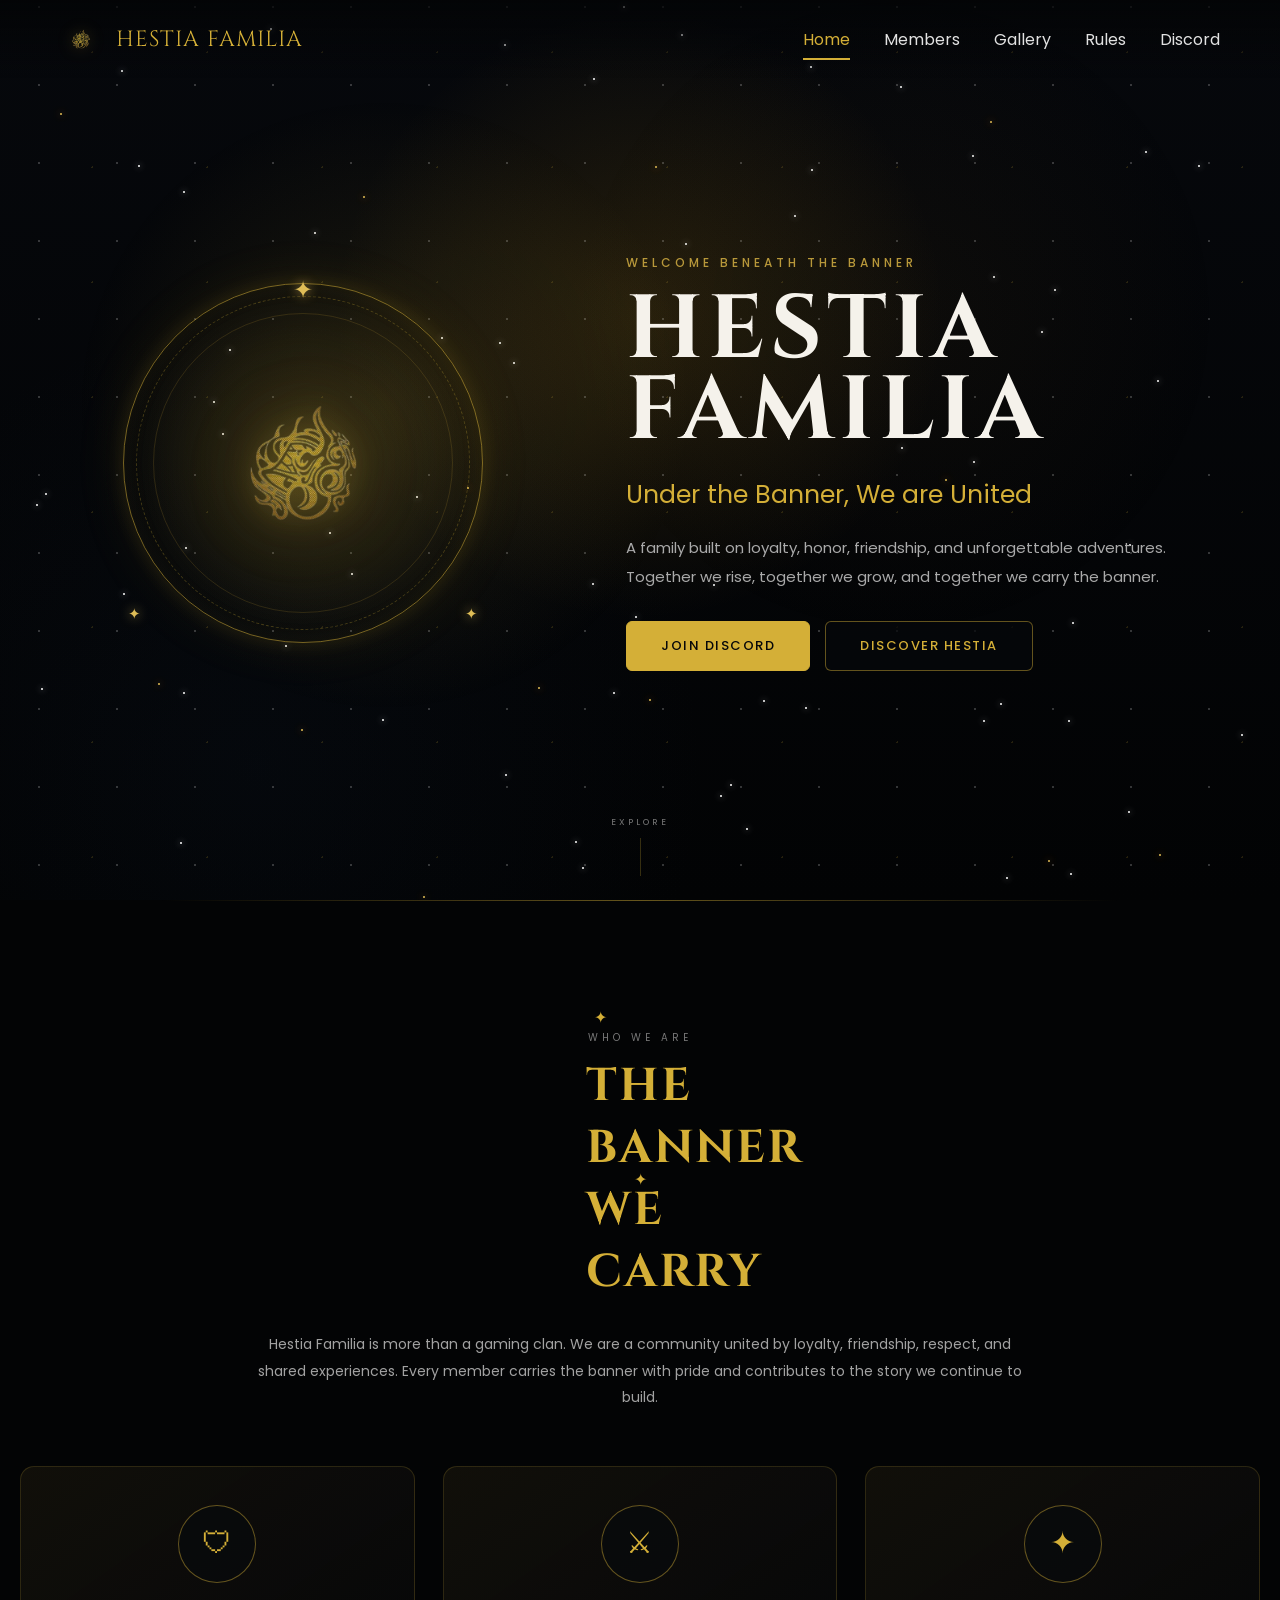
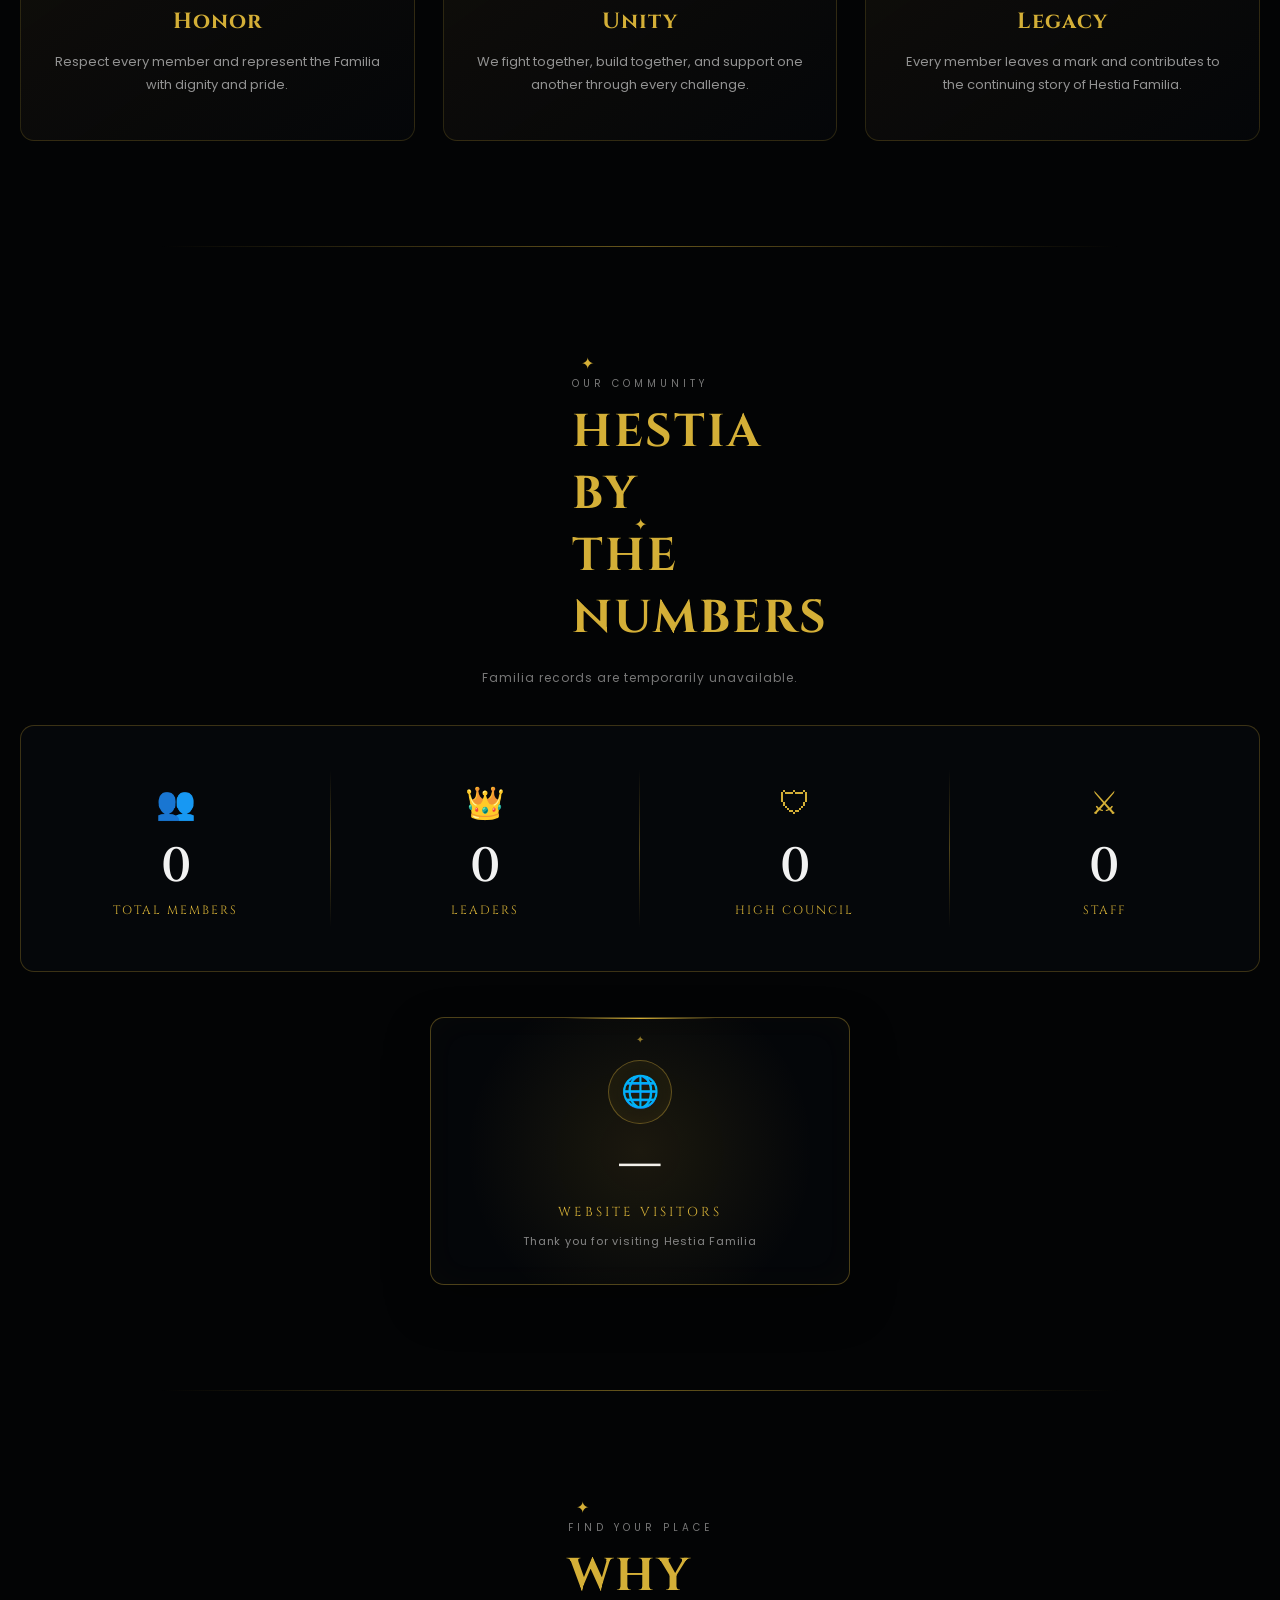
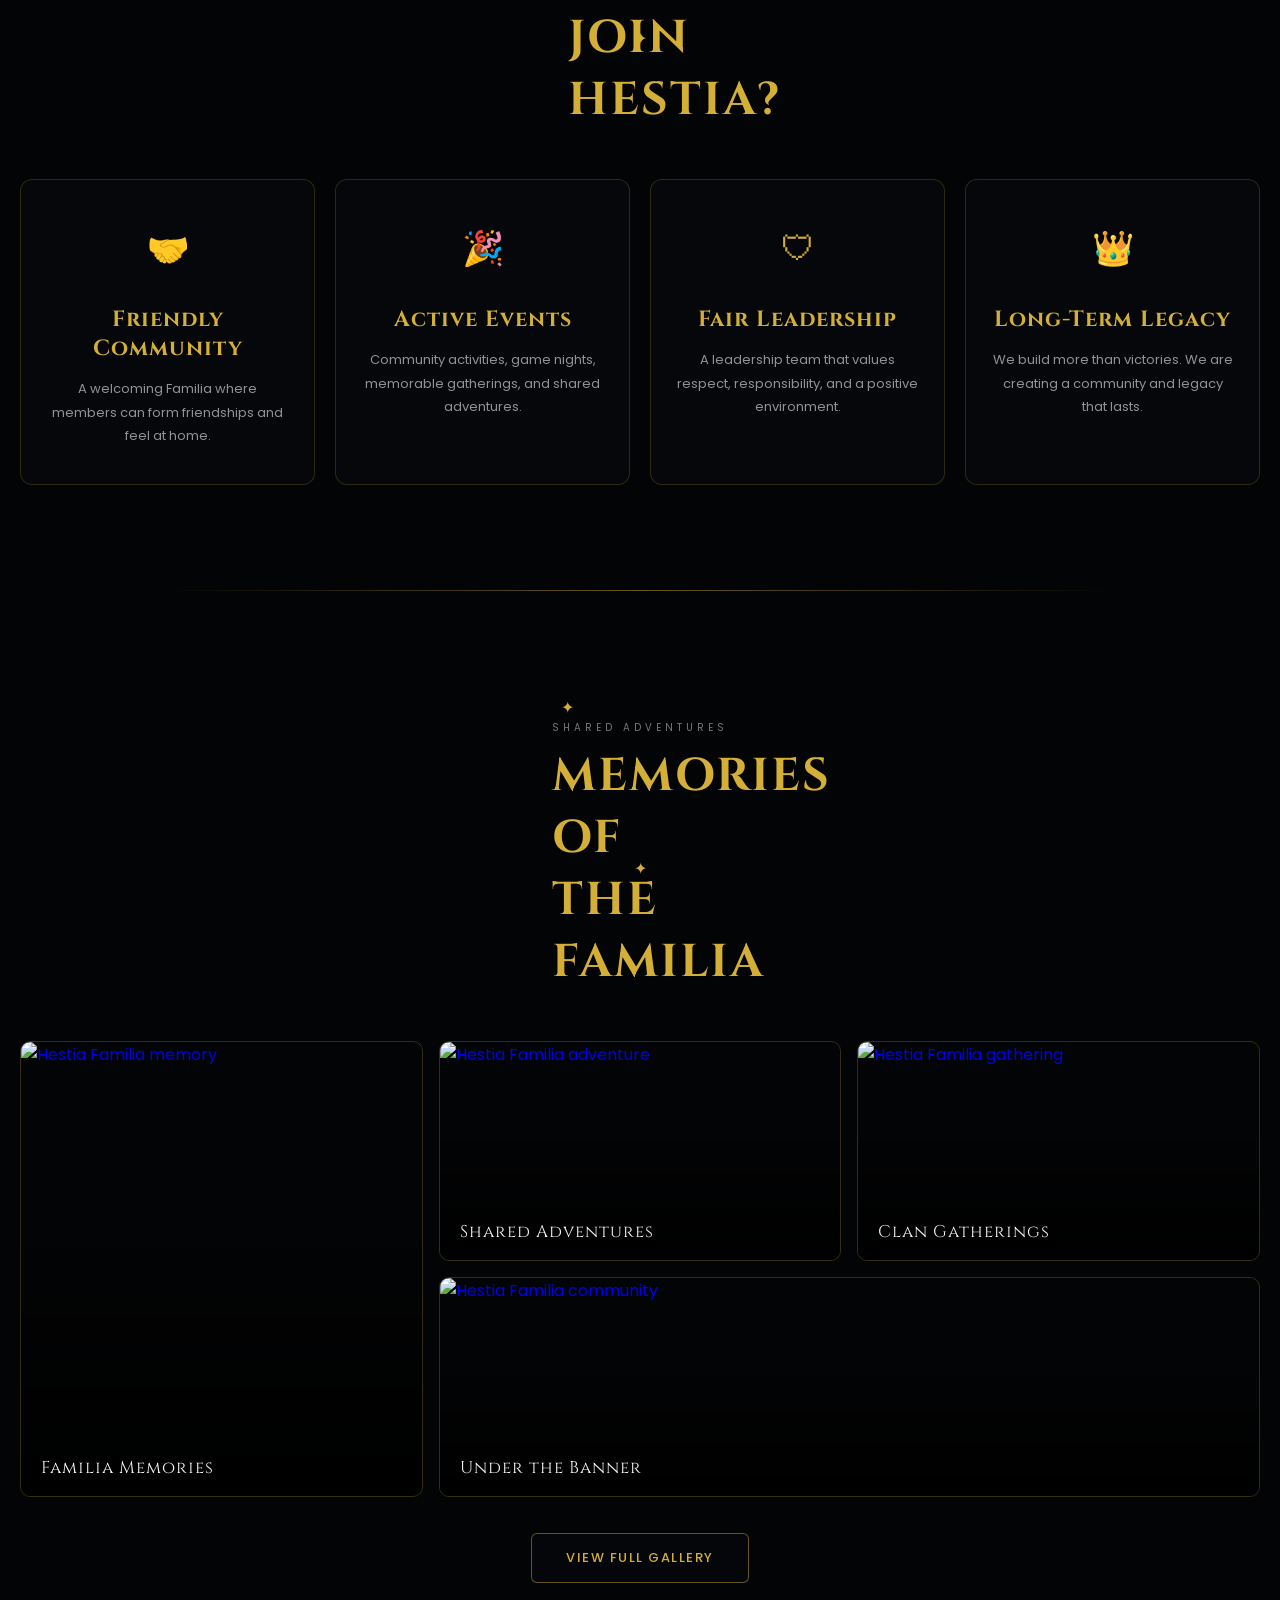
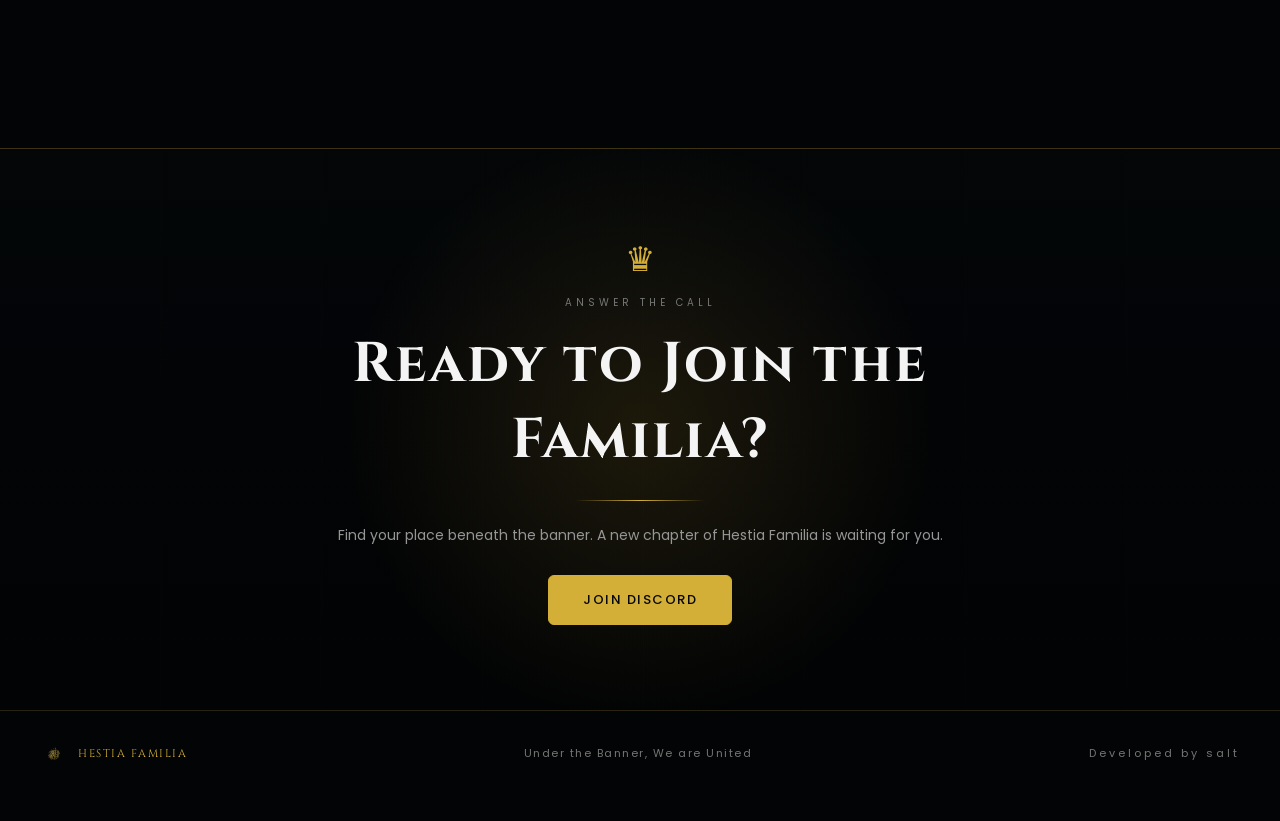
==== index.html @ 9b575cd5 "Update index.html" ====
<!DOCTYPE html>
<html lang="en">

<head>

    <meta charset="UTF-8">

    <meta
        name="viewport"
        content="width=device-width, initial-scale=1.0"
    >

    <meta
        name="description"
        content="Official website of Hestia Familia — a gaming community built on loyalty, unity, and honor."
    >

    <title>HESTIA FAMILIA</title>

    <!-- Favicon -->

    <link
        rel="icon"
        type="image/png"
        href="webicon.png"
    >

    <!-- Fonts -->

    <link rel="preconnect" href="https://fonts.googleapis.com">

    <link
        rel="preconnect"
        href="https://fonts.gstatic.com"
        crossorigin
    >

    <link
        href="https://fonts.googleapis.com/css2?family=Cinzel:wght@500;600;700&family=Poppins:wght@300;400;500;600&display=swap"
        rel="stylesheet"
    >

    <!-- Styles -->

    <link rel="stylesheet" href="style.css?v=203">
    <link rel="stylesheet" href="home.css?v=203">

</head>

<body class="home-page">

    <!-- Loading screen -->

    <div id="loading-screen">

        <img
            src="HESTIACLANLOGOREAL.png"
            alt="Hestia Familia Logo"
        >

        <h1>HESTIA FAMILIA</h1>

        <p>Under the Banner, We are United</p>

    </div>

    <!-- Animated background -->

    <div class="background-effects">

        <div class="stars"></div>

        <div id="twinkling-stars"></div>

        <div id="embers"></div>

        <div id="shooting-stars"></div>

    </div>

    <!-- Navigation -->

    <header>

        <a
            class="brand"
            href="#home"
            aria-label="Go to homepage"
        >

            <img
                src="HESTIACLANLOGOREAL.png"
                alt="Hestia Familia Logo"
            >

            <span>HESTIA FAMILIA</span>

        </a>

        <nav>

            <a
                class="active"
                href="#home"
            >
                Home
            </a>

            <a href="members.html">
                Members
            </a>

            <a href="gallery.html">
                Gallery
            </a>

            <a href="rules.html">
                Rules
            </a>

            <a
                href="https://discord.gg/Nd5yAmPu9a"
                target="_blank"
                rel="noopener noreferrer"
            >
                Discord
            </a>

        </nav>

    </header>

    <main>

        <!-- =================================================
             HERO
        ================================================== -->

        <section
            class="home-hero"
            id="home"
        >

            <div class="hero-atmosphere"></div>

            <div class="hero-layout">

                <div class="hero-crest-column">

                    <div class="crest">

                        <div class="crest-ring">

                            <span class="crest-star star-one">
                                ✦
                            </span>

                            <span class="crest-star star-two">
                                ✦
                            </span>

                            <span class="crest-star star-three">
                                ✦
                            </span>

                            <img
                                src="HESTIACLANLOGOREAL.png"
                                class="hero-logo"
                                alt="Hestia Familia Crest"
                            >

                        </div>

                    </div>

                </div>

                <div class="hero-copy">

                    <p class="hero-eyebrow">
                        Welcome beneath the banner
                    </p>

                    <h1>
                        HESTIA<br>
                        FAMILIA
                    </h1>

                    <h2>
                        Under the Banner, We are United
                    </h2>

                    <p class="hero-description">
                        A family built on loyalty, honor, friendship,
                        and unforgettable adventures. Together we rise,
                        together we grow, and together we carry the banner.
                    </p>

                    <div class="hero-actions">

                        <a
                            class="primary-button"
                            href="https://discord.gg/Nd5yAmPu9a"
                            target="_blank"
                            rel="noopener noreferrer"
                        >
                            Join Discord
                        </a>

                        <a
                            class="secondary-button"
                            href="#about"
                        >
                            Discover Hestia
                        </a>

                    </div>

                </div>

            </div>

            <a
                class="hero-scroll"
                href="#about"
                aria-label="Scroll to the next section"
            >

                <span>Explore</span>

                <i></i>

            </a>

        </section>

        <!-- =================================================
             ABOUT
        ================================================== -->

        <section
            class="home-section about-section reveal-section"
            id="about"
        >

            <div class="section-heading">

                <span>✦</span>

                <p>Who We Are</p>

                <h2>The Banner We Carry</h2>

                <span>✦</span>

            </div>

            <p class="section-introduction">
                Hestia Familia is more than a gaming clan. We are a
                community united by loyalty, friendship, respect, and
                shared experiences. Every member carries the banner with
                pride and contributes to the story we continue to build.
            </p>

            <div class="value-grid">

                <article class="value-card">

                    <div class="value-icon">
                        🛡
                    </div>

                    <h3>Honor</h3>

                    <p>
                        Respect every member and represent the Familia
                        with dignity and pride.
                    </p>

                </article>

                <article class="value-card">

                    <div class="value-icon">
                        ⚔
                    </div>

                    <h3>Unity</h3>

                    <p>
                        We fight together, build together, and support
                        one another through every challenge.
                    </p>

                </article>

                <article class="value-card">

                    <div class="value-icon">
                        ✦
                    </div>

                    <h3>Legacy</h3>

                    <p>
                        Every member leaves a mark and contributes to
                        the continuing story of Hestia Familia.
                    </p>

                </article>

            </div>

        </section>

        <!-- =================================================
             STATISTICS
        ================================================== -->

        <section
            class="home-section statistics-section reveal-section"
            id="statistics"
        >

            <div class="section-heading">

                <span>✦</span>

                <p>Our Community</p>

                <h2>Hestia by the Numbers</h2>

                <span>✦</span>

            </div>

            <p
                id="home-statistics-status"
                class="statistics-status"
            >
                Gathering Familia records...
            </p>

            <!-- Discord statistics -->

            <div class="statistics-grid">

                <article class="statistic-card">

                    <div class="statistic-icon">
                        👥
                    </div>

                    <strong
                        class="statistic-number"
                        id="stat-members"
                        data-target="0"
                    >
                        0
                    </strong>

                    <span>Total Members</span>

                </article>

                <article class="statistic-card">

                    <div class="statistic-icon">
                        👑
                    </div>

                    <strong
                        class="statistic-number"
                        id="stat-leadership"
                        data-target="0"
                    >
                        0
                    </strong>

                    <span>Leaders</span>

                </article>

                <article class="statistic-card">

                    <div class="statistic-icon">
                        🛡
                    </div>

                    <strong
                        class="statistic-number"
                        id="stat-admins"
                        data-target="0"
                    >
                        0
                    </strong>

                    <span>High Council</span>

                </article>

                <article class="statistic-card">

                    <div class="statistic-icon">
                        ⚔
                    </div>

                    <strong
                        class="statistic-number"
                        id="stat-staff"
                        data-target="0"
                    >
                        0
                    </strong>

                    <span>Staff</span>

                </article>

            </div>


           <!-- Centered website visitor counter -->

<div class="website-visitor-card">

    <div class="website-visitor-icon">
        🌐
    </div>

    <strong
        id="stat-visitors"
        class="website-visitor-number"
        data-target="0"
    >
        0
    </strong>

    <span class="website-visitor-title">
        Website Visitors
    </span>

    <p class="website-visitor-message">
        Thank you for visiting Hestia Familia
    </p>

</div>

</section>
        <!-- =================================================
             WHY JOIN
        ================================================== -->

        <section
            class="home-section join-benefits-section reveal-section"
            id="why-join"
        >

            <div class="section-heading">

                <span>✦</span>

                <p>Find Your Place</p>

                <h2>Why Join Hestia?</h2>

                <span>✦</span>

            </div>

            <div class="benefit-grid">

                <article class="benefit-card">

                    <div class="benefit-icon">
                        🤝
                    </div>

                    <h3>Friendly Community</h3>

                    <p>
                        A welcoming Familia where members can form
                        friendships and feel at home.
                    </p>

                </article>

                <article class="benefit-card">

                    <div class="benefit-icon">
                        🎉
                    </div>

                    <h3>Active Events</h3>

                    <p>
                        Community activities, game nights, memorable
                        gatherings, and shared adventures.
                    </p>

                </article>

                <article class="benefit-card">

                    <div class="benefit-icon">
                        🛡
                    </div>

                    <h3>Fair Leadership</h3>

                    <p>
                        A leadership team that values respect,
                        responsibility, and a positive environment.
                    </p>

                </article>

                <article class="benefit-card">

                    <div class="benefit-icon">
                        👑
                    </div>

                    <h3>Long-Term Legacy</h3>

                    <p>
                        We build more than victories. We are creating
                        a community and legacy that lasts.
                    </p>

                </article>

            </div>

        </section>

        <!-- =================================================
             FEATURED GALLERY
        ================================================== -->

        <section
            class="home-section featured-gallery-section reveal-section"
            id="featured-gallery"
        >

            <div class="section-heading">

                <span>✦</span>

                <p>Shared Adventures</p>

                <h2>Memories of the Familia</h2>

                <span>✦</span>

            </div>

            <div class="featured-gallery-grid">

                <a
                    class="featured-image featured-image-large"
                    href="gallery.html"
                >

                    <img
                        src="gallery1.jpg"
                        alt="Hestia Familia memory"
                        loading="lazy"
                    >

                    <span>
                        Familia Memories
                    </span>

                </a>

                <a
                    class="featured-image"
                    href="gallery.html"
                >

                    <img
                        src="gallery2.jpg"
                        alt="Hestia Familia adventure"
                        loading="lazy"
                    >

                    <span>
                        Shared Adventures
                    </span>

                </a>

                <a
                    class="featured-image"
                    href="gallery.html"
                >

                    <img
                        src="gallery3.jpg"
                        alt="Hestia Familia gathering"
                        loading="lazy"
                    >

                    <span>
                        Clan Gatherings
                    </span>

                </a>

                <a
                    class="featured-image featured-image-wide"
                    href="gallery.html"
                >

                    <img
                        src="gallery4.jpg"
                        alt="Hestia Familia community"
                        loading="lazy"
                    >

                    <span>
                        Under the Banner
                    </span>

                </a>

            </div>

            <div class="section-button-wrapper">

                <a
                    class="outlined-button"
                    href="gallery.html"
                >
                    View Full Gallery
                </a>

            </div>

        </section>

        <!-- =================================================
             FINAL CTA
        ================================================== -->

        <section class="final-cta reveal-section">

            <div class="final-cta-overlay"></div>

            <div class="final-cta-content">

                <span class="cta-crown">
                    ♛
                </span>

                <p>Answer the call</p>

                <h2>
                    Ready to Join the Familia?
                </h2>

                <div class="cta-divider"></div>

                <p class="cta-description">
                    Find your place beneath the banner. A new chapter
                    of Hestia Familia is waiting for you.
                </p>

                <a
                    class="primary-button"
                    href="https://discord.gg/Nd5yAmPu9a"
                    target="_blank"
                    rel="noopener noreferrer"
                >
                    Join Discord
                </a>

            </div>

        </section>

    </main>

    <!-- Footer -->

    <footer class="home-footer">

        <div class="footer-brand">

            <img
                src="HESTIACLANLOGOREAL.png"
                alt=""
            >

            <span>HESTIA FAMILIA</span>

        </div>

        <p>
            Under the Banner, We are United
        </p>

        <p class="footer-credit">
            Developed by salt
        </p>

    </footer>

    <!-- Back to top -->

    <button
        id="back-to-top"
        class="back-to-top"
        type="button"
        aria-label="Return to the top"
    >
        ↑
    </button>

    <!-- Scripts -->

    <script src="script.js?v=202"></script>
    <script src="home.js?v=202"></script>

</body>

</html>
---- style.css ----
/* =====================================================
   HESTIA FAMILIA — MAIN STYLESHEET
===================================================== */

* {
    margin: 0;
    padding: 0;
    box-sizing: border-box;
}

html,
body {
    width: 100%;
    height: 100%;
}

html {
    overflow: hidden;
}

body {
    position: relative;
    overflow: hidden;

    font-family: "Poppins", sans-serif;
    color: #ffffff;

    background: #030405;
}

/* =====================================================
   BACKGROUND
===================================================== */

.background-effects {
    position: fixed;
    inset: 0;
    z-index: -10;

    overflow: hidden;
    pointer-events: none;

    background:
        radial-gradient(
            circle at 50% 35%,
            rgba(173, 128, 25, 0.2),
            transparent 35%
        ),
        radial-gradient(
            circle at 20% 85%,
            rgba(18, 33, 55, 0.15),
            transparent 35%
        ),
        linear-gradient(
            180deg,
            #06080c 0%,
            #020304 100%
        );
}

.stars {
    position: absolute;
    inset: -500px 0 0;

    background-image:
        radial-gradient(
            circle,
            rgba(255, 255, 255, 0.9) 1px,
            transparent 1px
        ),
        radial-gradient(
            circle,
            rgba(212, 175, 55, 0.75) 1px,
            transparent 1px
        );

    background-position:
        0 0,
        35px 35px;

    background-size:
        78px 78px,
        115px 115px;

    opacity: 0.22;

    animation: moveStars 90s linear infinite;
}

@keyframes moveStars {
    from {
        transform: translateY(0);
    }

    to {
        transform: translateY(500px);
    }
}

/* Twinkling stars created by JavaScript */

.twinkle {
    position: absolute;

    width: 2px;
    height: 2px;

    border-radius: 50%;

    background: #ffffff;

    box-shadow:
        0 0 6px rgba(255, 255, 255, 0.9),
        0 0 12px rgba(255, 255, 255, 0.35);

    animation:
        twinkleStar var(--duration)
        ease-in-out
        infinite;

    animation-delay: var(--delay);
}

.twinkle.gold {
    background: #e2bd55;

    box-shadow:
        0 0 7px rgba(226, 189, 85, 0.95),
        0 0 15px rgba(226, 189, 85, 0.4);
}

@keyframes twinkleStar {
    0%,
    100% {
        opacity: 0.15;
        transform: scale(0.7);
    }

    50% {
        opacity: 1;
        transform: scale(1.7);
    }
}

/* Floating embers */

.ember {
    position: absolute;
    bottom: -20px;

    width: var(--size);
    height: var(--size);

    border-radius: 50%;

    background: #d8a533;

    box-shadow:
        0 0 8px rgba(216, 165, 51, 0.9),
        0 0 18px rgba(216, 165, 51, 0.4);

    opacity: 0;

    animation:
        emberRise var(--duration)
        linear
        infinite;

    animation-delay: var(--delay);
}

@keyframes emberRise {
    0% {
        opacity: 0;
        transform: translate(0, 0) scale(0.5);
    }

    15% {
        opacity: 0.7;
    }

    80% {
        opacity: 0.2;
    }

    100% {
        opacity: 0;
        transform:
            translate(var(--drift), -110vh)
            scale(1.2);
    }
}

/* Shooting stars */

.shooting-star {
    position: absolute;

    width: 140px;
    height: 1px;

    opacity: 0;

    background:
        linear-gradient(
            90deg,
            transparent,
            rgba(255, 238, 183, 0.95)
        );

    transform: rotate(-35deg);

    animation:
        shootingStar var(--duration)
        ease-in-out
        infinite;

    animation-delay: var(--delay);
}

@keyframes shootingStar {
    0%,
    80% {
        opacity: 0;
        transform:
            translate(0, 0)
            rotate(-35deg);
    }

    84% {
        opacity: 1;
    }

    100% {
        opacity: 0;
        transform:
            translate(-650px, 650px)
            rotate(-35deg);
    }
}

/* =====================================================
   LOADING SCREEN
===================================================== */

#loading-screen {
    position: fixed;
    inset: 0;
    z-index: 9999;

    display: flex;
    flex-direction: column;
    justify-content: center;
    align-items: center;

    background: #030405;

    transition:
        opacity 0.8s ease,
        visibility 0.8s ease;
}

#loading-screen.hidden {
    opacity: 0;
    visibility: hidden;
    pointer-events: none;
}

#loading-screen img {
    width: 170px;

    filter:
        drop-shadow(
            0 0 15px
            rgba(212, 175, 55, 0.45)
        )
        drop-shadow(
            0 0 40px
            rgba(212, 175, 55, 0.2)
        );

    animation:
        loadingPulse 2s
        ease-in-out
        infinite;
}

#loading-screen h1 {
    margin-top: 24px;

    font-family: "Cinzel", serif;
    font-size: 30px;
    letter-spacing: 5px;

    color: #e2bd55;
}

#loading-screen p {
    margin-top: 8px;

    color: #8f856d;
    font-size: 13px;
    letter-spacing: 2px;
}

@keyframes loadingPulse {
    0%,
    100% {
        opacity: 0.75;
        transform: scale(1);
    }

    50% {
        opacity: 1;
        transform: scale(1.06);
    }
}

/* =====================================================
   HEADER / NAVIGATION
===================================================== */

header {
    position: fixed;
    top: 0;
    left: 0;
    z-index: 100;

    width: 100%;
    height: 78px;

    display: flex;
    justify-content: space-between;
    align-items: center;

    padding: 14px 60px;

    background:
        linear-gradient(
            180deg,
            rgba(3, 4, 5, 0.78),
            transparent
        );
}

.brand {
    display: flex;
    align-items: center;
    gap: 14px;

    font-family: "Cinzel", serif;
    font-size: 22px;
    letter-spacing: 1px;

    color: #d4af37;
}

.brand img {
    width: 42px;
    height: 42px;
    object-fit: contain;

    filter:
        drop-shadow(
            0 0 8px
            rgba(212, 175, 55, 0.3)
        );
}

nav {
    display: flex;
    align-items: center;
    gap: 34px;
}

nav a {
    position: relative;

    color: #e2e2e2;
    font-size: 16px;
    text-decoration: none;

    cursor: pointer;

    transition:
        color 0.25s ease;
}

nav a::after {
    content: "";

    position: absolute;
    left: 0;
    bottom: -8px;

    width: 0;
    height: 2px;

    background: #d4af37;

    transition:
        width 0.25s ease;
}

nav a:hover,
nav a.active {
    color: #d4af37;
}

nav a:hover::after,
nav a.active::after {
    width: 100%;
}

/* =====================================================
   HERO
===================================================== */

.hero {
    width: 100%;
    height: 100vh;
    height: 100dvh;

    display: flex;
    flex-direction: column;
    justify-content: center;
    align-items: center;

    text-align: center;

    padding:
        82px
        20px
        82px;

    overflow: hidden;
}

/* =====================================================
   CREST
===================================================== */

.crest {
    position: relative;

    width: 300px;
    height: 300px;

    display: flex;
    justify-content: center;
    align-items: center;

    flex-shrink: 0;

    animation:
        crestFloat 6s
        ease-in-out
        infinite;
}

.crest::before {
    content: "";

    position: absolute;
    inset: 15px;

    border-radius: 50%;

    background:
        radial-gradient(
            circle,
            rgba(212, 175, 55, 0.18),
            rgba(212, 175, 55, 0.04) 55%,
            transparent 72%
        );

    filter: blur(5px);
}

.crest-ring {
    position: relative;

    width: 280px;
    height: 280px;

    display: flex;
    justify-content: center;
    align-items: center;

    border-radius: 50%;

    border:
        1px solid
        rgba(212, 175, 55, 0.55);

    box-shadow:
        inset 0 0 22px
        rgba(212, 175, 55, 0.08),
        0 0 20px
        rgba(212, 175, 55, 0.12),
        0 0 55px
        rgba(212, 175, 55, 0.08);
}

.crest-ring::before,
.crest-ring::after {
    content: "";

    position: absolute;

    border-radius: 50%;
}

.crest-ring::before {
    inset: 12px;

    border:
        1px dashed
        rgba(212, 175, 55, 0.28);

    animation:
        rotateRing 45s
        linear
        infinite;
}

.crest-ring::after {
    inset: 29px;

    border:
        1px solid
        rgba(212, 175, 55, 0.16);
}

.hero-logo {
    position: relative;
    z-index: 2;

    width: 205px;
    height: auto;

    filter:
        drop-shadow(
            0 0 15px
            rgba(212, 175, 55, 0.3)
        )
        drop-shadow(
            0 0 38px
            rgba(212, 175, 55, 0.14)
        );
}

.crest-star {
    position: absolute;
    z-index: 4;

    color: #dfbd57;

    text-shadow:
        0 0 12px
        rgba(223, 189, 87, 0.8);

    animation:
        crestStarGlow 2.5s
        ease-in-out
        infinite;
}

.star-one {
    top: -12px;
    left: 50%;

    font-size: 24px;

    transform: translateX(-50%);
}

.star-two {
    bottom: 17px;
    left: 4px;

    font-size: 15px;
}

.star-three {
    right: 4px;
    bottom: 17px;

    font-size: 15px;
}

@keyframes crestFloat {
    0%,
    100% {
        transform: translateY(0);
    }

    50% {
        transform: translateY(-10px);
    }
}

@keyframes rotateRing {
    from {
        transform: rotate(0deg);
    }

    to {
        transform: rotate(360deg);
    }
}

@keyframes crestStarGlow {
    0%,
    100% {
        opacity: 0.45;
    }

    50% {
        opacity: 1;
    }
}

/* =====================================================
   HERO TEXT
===================================================== */

.hero h1 {
    margin-top: 16px;

    font-family: "Cinzel", serif;
    font-size: clamp(38px, 4vw, 58px);
    line-height: 1.05;
    letter-spacing: 3px;
}

.hero h2 {
    margin-top: 10px;

    color: #d4af37;

    font-size: clamp(18px, 2vw, 25px);
    font-weight: 400;
}

.hero p {
    max-width: 700px;

    margin: 18px auto 0;

    color: #bdbdbd;

    font-size: clamp(14px, 1.2vw, 17px);
    line-height: 1.65;
}

/* =====================================================
   BUTTON
===================================================== */

.button {
    display: inline-flex;
    justify-content: center;
    align-items: center;

    margin-top: 22px;
    padding: 12px 40px;

    border:
        2px solid
        #d4af37;

    border-radius: 999px;

    color: #d4af37;

    font-size: 16px;
    text-decoration: none;

    background:
        rgba(5, 6, 8, 0.65);

    transition:
        color 0.3s ease,
        background 0.3s ease,
        box-shadow 0.3s ease,
        transform 0.3s ease;
}

.button:hover {
    color: #050608;
    background: #d4af37;

    box-shadow:
        0 0 18px
        rgba(212, 175, 55, 0.4);

    transform: translateY(-2px);
}

/* =====================================================
   FOOTER
===================================================== */

footer {
    position: fixed;
    left: 0;
    bottom: 12px;
    z-index: 100;

    width: 100%;

    color: #777777;

    font-size: 12px;
    letter-spacing: 2px;
    text-align: center;

    pointer-events: none;
}

/* =====================================================
   SHORT LAPTOP SCREENS
===================================================== */

@media (max-height: 800px) {
    header {
        height: 66px;
        padding: 10px 45px;
    }

    .brand img {
        width: 36px;
        height: 36px;
    }

    .brand {
        font-size: 19px;
    }

    .hero {
        padding:
            68px
            20px
            62px;
    }

    .crest {
        width: 245px;
        height: 245px;
    }

    .crest-ring {
        width: 228px;
        height: 228px;
    }

    .hero-logo {
        width: 165px;
    }

    .hero h1 {
        margin-top: 8px;
        font-size: 40px;
    }

    .hero h2 {
        margin-top: 5px;
        font-size: 19px;
    }

    .hero p {
        margin-top: 10px;
        font-size: 14px;
        line-height: 1.45;
    }

    .button {
        margin-top: 14px;
        padding: 9px 32px;
        font-size: 14px;
    }

    footer {
        bottom: 7px;
        font-size: 10px;
    }
}

/* =====================================================
   MOBILE
===================================================== */

@media (max-width: 760px) {
    header {
        height: auto;

        flex-direction: column;

        padding: 10px 14px;
        gap: 8px;
    }

    .brand {
        font-size: 16px;
    }

    .brand img {
        width: 32px;
        height: 32px;
    }

    nav {
        gap: 14px;
    }

    nav a {
        font-size: 12px;
    }

    .hero {
        padding:
            110px
            18px
            55px;
    }

    .crest {
        width: 235px;
        height: 235px;
    }

    .crest-ring {
        width: 220px;
        height: 220px;
    }

    .hero-logo {
        width: 160px;
    }

    .hero h1 {
        margin-top: 10px;

        font-size: 34px;
        letter-spacing: 2px;
    }

    .hero h2 {
        font-size: 17px;
    }

    .hero p {
        max-width: 92%;

        margin-top: 12px;

        font-size: 13px;
        line-height: 1.5;
    }

    .button {
        margin-top: 16px;
        padding: 10px 28px;

        font-size: 14px;
    }

    footer {
        bottom: 7px;
        font-size: 9px;
    }
}

/* Very small phones */

@media (max-width: 430px) {
    nav {
        gap: 9px;
    }

    nav a {
        font-size: 10px;
    }

    .crest {
        width: 205px;
        height: 205px;
    }

    .crest-ring {
        width: 192px;
        height: 192px;
    }

    .hero-logo {
        width: 140px;
    }

    .hero h1 {
        font-size: 28px;
    }

    .hero h2 {
        font-size: 15px;
    }
}

/* =====================================================
   REDUCED MOTION
===================================================== */

@media (prefers-reduced-motion: reduce) {
    *,
    *::before,
    *::after {
        animation-duration: 0.01ms !important;
        animation-iteration-count: 1 !important;
        scroll-behavior: auto !important;
    }
}

/* =====================================================
   DEVELOPER CREDIT — BOTTOM CENTER
===================================================== */

.hero {
    position: relative;
}

.hero .developer {
    position: fixed;
    left: 50%;
    bottom: 22px;
    z-index: 100;

    width: max-content;
    max-width: calc(100% - 30px);

    margin: 0;

    transform: translateX(-50%);

    color: rgba(145, 145, 145, 0.75);

    font-family: "Poppins", sans-serif;
    font-size: 13px;
    font-weight: 300;
    line-height: 1;

    letter-spacing: 4px;
    text-align: center;
    white-space: nowrap;

    pointer-events: none;
    user-select: none;
}

/* Short laptop screens */

@media (max-height: 800px) {
    .hero .developer {
        bottom: 14px;
        font-size: 11px;
        letter-spacing: 3px;
    }
}

/* Mobile */

@media (max-width: 760px) {
    .hero .developer {
        bottom: 12px;
        font-size: 10px;
        letter-spacing: 3px;
    }
}
---- home.css ----
/* =====================================================
   HESTIA FAMILIA — HOMEPAGE
===================================================== */

html:has(body.home-page),
body.home-page {
    width: 100%;
    min-height: 100%;
    height: auto !important;

    overflow-x: hidden !important;
    overflow-y: auto !important;

    scroll-behavior: smooth;
}

body.home-page {
    background: #030405;
}

/* Remove top-left brand underline */

.home-page .brand,
.home-page .brand:link,
.home-page .brand:visited,
.home-page .brand:hover,
.home-page .brand:active {
    color: #d4af37;
    text-decoration: none !important;
    border: none !important;
}

.home-page .brand::after,
.home-page .brand span::after {
    display: none !important;
    content: none !important;
}

/* Shared section */

.home-section {
    position: relative;
    z-index: 2;

    width: min(1240px, calc(100% - 40px));

    margin: 0 auto;

    padding: 105px 0;
}

.home-section::before {
    content: "";

    position: absolute;
    top: 0;
    left: 50%;

    width: min(960px, 88%);
    height: 1px;

    transform: translateX(-50%);

    background:
        linear-gradient(
            90deg,
            transparent,
            rgba(212, 175, 55, 0.48),
            transparent
        );
}

/* =====================================================
   HERO
===================================================== */

.home-hero {
    position: relative;
    z-index: 2;

    min-height: 100vh;
    min-height: 100dvh;

    display: flex;
    justify-content: center;
    align-items: center;

    padding:
        110px
        60px
        85px;

    overflow: hidden;
}

.hero-atmosphere {
    position: absolute;
    inset: 0;
    z-index: -1;

    background:
        radial-gradient(
            circle at 30% 45%,
            rgba(212, 175, 55, 0.12),
            transparent 30%
        ),
        radial-gradient(
            circle at 70% 35%,
            rgba(122, 85, 20, 0.08),
            transparent 30%
        );
}

.hero-layout {
    width: min(1200px, 100%);

    display: grid;

    grid-template-columns:
        minmax(320px, 0.9fr)
        minmax(420px, 1.1fr);

    align-items: center;

    gap: 80px;
}

.hero-crest-column {
    display: flex;
    justify-content: center;
}

.home-hero .crest {
    width: 390px;
    height: 390px;
}

.home-hero .crest-ring {
    width: 360px;
    height: 360px;
}

.home-hero .hero-logo {
    width: 255px;
}

.hero-copy {
    max-width: 650px;
}

.hero-eyebrow {
    margin: 0 0 18px;

    color: #b8983a;

    font-size: 12px;
    font-weight: 500;

    letter-spacing: 4px;
    text-transform: uppercase;
}

.hero-copy h1 {
    margin: 0;

    color: #f5f2eb;

    font-family: "Cinzel", serif;
    font-size: clamp(58px, 7vw, 95px);
    font-weight: 700;
    line-height: 0.9;
    letter-spacing: 5px;
}

.hero-copy h2 {
    margin: 25px 0 0;

    color: #d4af37;

    font-size: clamp(18px, 2vw, 25px);
    font-weight: 400;
}

.hero-description {
    max-width: 620px;

    margin: 20px 0 0;

    color: #aaa;

    font-size: 15px;
    line-height: 1.9;
}

.hero-actions {
    display: flex;
    flex-wrap: wrap;

    gap: 15px;

    margin-top: 30px;
}

.primary-button,
.secondary-button,
.outlined-button {
    min-height: 50px;

    display: inline-flex;
    justify-content: center;
    align-items: center;

    padding: 12px 34px;

    border-radius: 6px;

    font-size: 13px;
    font-weight: 500;
    letter-spacing: 1.5px;
    text-decoration: none;
    text-transform: uppercase;

    transition:
        transform 0.25s ease,
        color 0.25s ease,
        background 0.25s ease,
        border-color 0.25s ease,
        box-shadow 0.25s ease;
}

.primary-button {
    border: 1px solid #d4af37;

    color: #060709;

    background: #d4af37;
}

.primary-button:hover {
    transform: translateY(-3px);

    background: #e5c14d;

    box-shadow:
        0 12px 35px
        rgba(212, 175, 55, 0.16);
}

.secondary-button,
.outlined-button {
    border:
        1px solid
        rgba(212, 175, 55, 0.46);

    color: #d4af37;

    background:
        rgba(6, 8, 11, 0.74);
}

.secondary-button:hover,
.outlined-button:hover {
    transform: translateY(-3px);

    border-color: #d4af37;

    color: #050608;

    background: #d4af37;
}

.hero-scroll {
    position: absolute;
    left: 50%;
    bottom: 24px;

    display: flex;
    flex-direction: column;
    align-items: center;

    gap: 9px;

    transform: translateX(-50%);

    color: #777;

    font-size: 9px;
    letter-spacing: 3px;
    text-decoration: none;
    text-transform: uppercase;
}

.hero-scroll i {
    position: relative;

    width: 1px;
    height: 38px;

    overflow: hidden;

    background:
        rgba(212, 175, 55, 0.25);
}

.hero-scroll i::after {
    content: "";

    position: absolute;
    top: -100%;
    left: 0;

    width: 100%;
    height: 60%;

    background: #d4af37;

    animation:
        scrollLine
        2s
        ease-in-out
        infinite;
}

@keyframes scrollLine {
    to {
        top: 140%;
    }
}

/* =====================================================
   HEADINGS
===================================================== */

.section-heading {
    display: grid;

    grid-template-columns:
        30px
        auto
        30px;

    justify-content: center;
    align-items: center;

    column-gap: 18px;

    text-align: center;
}

.section-heading > span {
    color: #d4af37;
}

.section-heading p {
    grid-column: 1 / -1;

    margin: 0 0 9px;

    color: #777;

    font-size: 10px;
    letter-spacing: 4px;
    text-transform: uppercase;
}

.section-heading h2 {
    margin: 0;

    color: #d4af37;

    font-family: "Cinzel", serif;
    font-size: clamp(30px, 4vw, 46px);
    letter-spacing: 2px;
    text-transform: uppercase;
}

.section-introduction {
    max-width: 780px;

    margin:
        28px
        auto
        55px;

    color: #a2a2a2;

    font-size: 14px;
    line-height: 1.9;
    text-align: center;
}

/* =====================================================
   VALUES
===================================================== */

.value-grid {
    display: grid;

    grid-template-columns:
        repeat(3, minmax(0, 1fr));

    gap: 28px;
}

.value-card {
    position: relative;

    min-height: 275px;

    padding: 38px 30px;

    border:
        1px solid
        rgba(212, 175, 55, 0.18);

    border-radius: 14px;

    text-align: center;

    background:
        linear-gradient(
            145deg,
            rgba(24, 20, 12, 0.7),
            rgba(5, 7, 10, 0.88)
        );

    transition:
        transform 0.3s ease,
        border-color 0.3s ease,
        box-shadow 0.3s ease;
}

.value-card:hover {
    transform: translateY(-8px);

    border-color:
        rgba(212, 175, 55, 0.58);

    box-shadow:
        0 18px 45px
        rgba(0, 0, 0, 0.36);
}

.value-icon,
.benefit-icon,
.statistic-icon {
    display: flex;
    justify-content: center;
    align-items: center;

    margin: 0 auto;

    color: #d4af37;
}

.value-icon {
    width: 78px;
    height: 78px;

    border:
        1px solid
        rgba(212, 175, 55, 0.45);

    border-radius: 50%;

    font-size: 30px;

    background:
        rgba(8, 10, 13, 0.82);
}

.value-card h3,
.benefit-card h3 {
    margin: 24px 0 0;

    color: #d4af37;

    font-family: "Cinzel", serif;
    font-size: 22px;
    letter-spacing: 1px;
}

.value-card p,
.benefit-card p {
    margin: 14px 0 0;

    color: #929292;

    font-size: 13px;
    line-height: 1.8;
}

/* =====================================================
   STATISTICS
===================================================== */

.statistics-status {
    margin:
        20px
        0
        38px;

    color: #777;

    font-size: 12px;
    letter-spacing: 1px;
    text-align: center;
}

.statistics-grid {
    display: grid;

    grid-template-columns:
        repeat(4, minmax(0, 1fr));

    overflow: hidden;

    border:
        1px solid
        rgba(212, 175, 55, 0.26);

    border-radius: 14px;

    background:
        rgba(7, 9, 12, 0.78);
}

.statistic-card {
    position: relative;

    min-height: 245px;

    display: flex;
    flex-direction: column;
    justify-content: center;
    align-items: center;

    padding: 30px 20px;

    text-align: center;
}

.statistic-card:not(:last-child)::after {
    content: "";

    position: absolute;
    top: 18%;
    right: 0;

    width: 1px;
    height: 64%;

    background:
        linear-gradient(
            transparent,
            rgba(212, 175, 55, 0.36),
            transparent
        );
}

.statistic-icon {
    font-size: 32px;
}

.statistic-number {
    margin-top: 16px;

    color: #f2f2f2;

    font-family: "Cinzel", serif;
    font-size: 48px;
    font-weight: 600;
    line-height: 1;
}

.statistic-card span {
    margin-top: 11px;

    color: #d4af37;

    font-family: "Cinzel", serif;
    font-size: 12px;
    letter-spacing: 2px;
    text-transform: uppercase;
}


/* =====================================================
   WEBSITE VISITOR COUNTER
===================================================== */

.website-visitor-card {
    position: relative;

    width: min(420px, calc(100% - 30px));

    display: flex;
    flex-direction: column;
    justify-content: center;
    align-items: center;

    margin: 45px auto 0;
    padding: 34px 25px;

    overflow: hidden;

    border:
        1px solid
        rgba(212, 175, 55, 0.35);

    border-radius: 14px;

    text-align: center;

    background:
        radial-gradient(
            circle at center,
            rgba(212, 175, 55, 0.11),
            transparent 70%
        ),
        rgba(5, 7, 10, 0.9);

    box-shadow:
        0 18px 45px
        rgba(0, 0, 0, 0.35),
        inset 0 0 35px
        rgba(212, 175, 55, 0.025);

    transition:
        transform 0.3s ease,
        border-color 0.3s ease,
        box-shadow 0.3s ease;
}

.website-visitor-card:hover {
    transform: translateY(-6px);

    border-color:
        rgba(212, 175, 55, 0.62);

    box-shadow:
        0 24px 55px
        rgba(0, 0, 0, 0.42),
        inset 0 0 40px
        rgba(212, 175, 55, 0.04);
}

.website-visitor-card::before {
    content: "";

    position: absolute;
    top: 0;
    left: 50%;

    width: 150px;
    height: 1px;

    transform: translateX(-50%);

    background:
        linear-gradient(
            90deg,
            transparent,
            #d4af37,
            transparent
        );
}

.website-visitor-card::after {
    content: "✦";

    position: absolute;
    top: 14px;
    left: 50%;

    transform: translateX(-50%);

    color: rgba(212, 175, 55, 0.65);

    font-size: 10px;
}

.website-visitor-icon {
    width: 64px;
    height: 64px;

    display: flex;
    justify-content: center;
    align-items: center;

    margin: 8px auto 14px;

    border:
        1px solid
        rgba(212, 175, 55, 0.38);

    border-radius: 50%;

    font-size: 31px;

    background:
        rgba(212, 175, 55, 0.05);

    box-shadow:
        inset 0 0 18px
        rgba(212, 175, 55, 0.04);
}

.website-visitor-number {
    display: block;

    margin: 0;

    color: #f3f1eb;

    font-family: "Cinzel", serif;
    font-size: 52px;
    font-weight: 600;
    line-height: 1;

    text-align: center;
}

.website-visitor-title {
    display: block;

    margin-top: 13px;

    color: #d4af37;

    font-family: "Cinzel", serif;
    font-size: 13px;
    letter-spacing: 3px;
    text-align: center;
    text-transform: uppercase;
}

.website-visitor-message {
    margin: 12px 0 0;

    color: #858585;

    font-size: 11px;
    letter-spacing: 0.8px;
    line-height: 1.6;
    text-align: center;
}

/* =====================================================
   BENEFITS
===================================================== */

.benefit-grid {
    display: grid;

    grid-template-columns:
        repeat(4, minmax(0, 1fr));

    gap: 20px;

    margin-top: 48px;
}

.benefit-card {
    min-height: 290px;

    padding: 36px 25px;

    border:
        1px solid
        rgba(212, 175, 55, 0.2);

    border-radius: 12px;

    text-align: center;

    background:
        rgba(7, 9, 12, 0.78);

    transition:
        transform 0.3s ease,
        border-color 0.3s ease;
}

.benefit-card:hover {
    transform: translateY(-7px);

    border-color:
        rgba(212, 175, 55, 0.6);
}

.benefit-icon {
    min-height: 65px;

    font-size: 34px;
}

/* =====================================================
   FEATURED GALLERY
===================================================== */

.featured-gallery-grid {
    display: grid;

    grid-template-columns:
        repeat(3, minmax(0, 1fr));

    grid-auto-rows: 220px;

    gap: 16px;

    margin-top: 48px;
}

.featured-image {
    position: relative;

    overflow: hidden;

    border:
        1px solid
        rgba(212, 175, 55, 0.24);

    border-radius: 10px;

    text-decoration: none;
}

.featured-image-large {
    grid-row: span 2;
}

.featured-image-wide {
    grid-column: span 2;
}

.featured-image::after {
    content: "";

    position: absolute;
    inset: 0;

    background:
        linear-gradient(
            transparent 45%,
            rgba(0, 0, 0, 0.9)
        );
}

.featured-image img {
    width: 100%;
    height: 100%;

    display: block;

    object-fit: cover;

    transition:
        transform 0.6s ease,
        filter 0.4s ease;
}

.featured-image:hover img {
    transform: scale(1.07);

    filter: brightness(1.1);
}

.featured-image span {
    position: absolute;
    left: 20px;
    bottom: 17px;
    z-index: 2;

    color: #f3f3f3;

    font-family: "Cinzel", serif;
    font-size: 17px;
    letter-spacing: 1px;
}

.section-button-wrapper {
    margin-top: 36px;

    text-align: center;
}

/* =====================================================
   FINAL CTA
===================================================== */

.final-cta {
    position: relative;
    z-index: 2;

    min-height: 470px;

    display: flex;
    justify-content: center;
    align-items: center;

    margin-top: 60px;

    padding:
        85px
        25px;

    overflow: hidden;

    border-top:
        1px solid
        rgba(212, 175, 55, 0.28);

    border-bottom:
        1px solid
        rgba(212, 175, 55, 0.18);

    background:
        radial-gradient(
            circle at center,
            rgba(212, 175, 55, 0.12),
            transparent 42%
        ),
        linear-gradient(
            180deg,
            rgba(5, 7, 9, 0.7),
            rgba(2, 3, 4, 0.98)
        );
}

.final-cta-overlay {
    position: absolute;
    inset: 0;

    opacity: 0.22;

    background:
        repeating-linear-gradient(
            90deg,
            transparent 0,
            transparent 160px,
            rgba(212, 175, 55, 0.05) 161px
        );
}

.final-cta-content {
    position: relative;
    z-index: 1;

    max-width: 750px;

    text-align: center;
}

.cta-crown {
    color: #d4af37;
    font-size: 34px;
}

.final-cta-content > p:first-of-type {
    margin-top: 10px;

    color: #777;

    font-size: 10px;
    letter-spacing: 4px;
    text-transform: uppercase;
}

.final-cta h2 {
    margin: 15px 0 0;

    color: #f4f4f4;

    font-family: "Cinzel", serif;
    font-size: clamp(34px, 5vw, 56px);
    letter-spacing: 2px;
}

.cta-divider {
    width: 130px;
    height: 1px;

    margin: 22px auto;

    background:
        linear-gradient(
            90deg,
            transparent,
            #d4af37,
            transparent
        );
}

.cta-description {
    max-width: 620px;

    margin:
        0
        auto
        27px;

    color: #969696;

    font-size: 14px;
    line-height: 1.8;
}

/* =====================================================
   FOOTER
===================================================== */

.home-footer {
    position: relative;
    z-index: 2;

    min-height: 110px;

    display: flex;
    justify-content: space-between;
    align-items: center;

    gap: 25px;

    padding:
        28px
        max(40px, calc((100% - 1240px) / 2));

    color: #747474;

    font-size: 11px;
    letter-spacing: 1.5px;
}

.footer-brand {
    display: flex;
    align-items: center;

    gap: 10px;

    color: #d4af37;

    font-family: "Cinzel", serif;
}

.footer-brand img {
    width: 28px;
    height: 28px;

    object-fit: contain;
}

.footer-credit {
    letter-spacing: 3px;
}

/* =====================================================
   REVEAL ANIMATIONS
===================================================== */

.reveal-section {
    opacity: 0;

    transform: translateY(45px);

    transition:
        opacity 0.9s ease,
        transform 0.9s ease;
}

.reveal-section.visible {
    opacity: 1;

    transform: translateY(0);
}

/* =====================================================
   BACK TO TOP
===================================================== */

.back-to-top {
    position: fixed;
    right: 24px;
    bottom: 24px;
    z-index: 200;

    width: 46px;
    height: 46px;

    opacity: 0;
    visibility: hidden;

    border:
        1px solid
        rgba(212, 175, 55, 0.4);

    border-radius: 50%;

    color: #d4af37;

    font-size: 18px;

    background:
        rgba(6, 8, 11, 0.9);

    cursor: pointer;

    transform: translateY(15px);

    transition:
        opacity 0.25s ease,
        visibility 0.25s ease,
        transform 0.25s ease,
        background 0.25s ease;
}

.back-to-top.visible {
    opacity: 1;
    visibility: visible;

    transform: translateY(0);
}

.back-to-top:hover {
    color: #050608;
    background: #d4af37;
}

/* =====================================================
   RESPONSIVE
===================================================== */

@media (max-width: 1050px) {
    .hero-layout {
        gap: 35px;
    }

    .home-hero .crest {
        width: 315px;
        height: 315px;
    }

    .home-hero .crest-ring {
        width: 295px;
        height: 295px;
    }

    .home-hero .hero-logo {
        width: 210px;
    }

    .benefit-grid {
        grid-template-columns:
            repeat(2, minmax(0, 1fr));
    }
}

@media (max-width: 820px) {
    .home-hero {
        padding:
            150px
            24px
            85px;
    }

    .hero-layout {
        grid-template-columns: 1fr;

        text-align: center;
    }

    .hero-copy {
        margin: 0 auto;
    }

    .hero-description {
        margin-left: auto;
        margin-right: auto;
    }

    .hero-actions {
        justify-content: center;
    }

    .home-hero .crest {
        width: 265px;
        height: 265px;
    }

    .home-hero .crest-ring {
        width: 245px;
        height: 245px;
    }

    .home-hero .hero-logo {
        width: 175px;
    }

    .value-grid {
        grid-template-columns: 1fr;
    }

    .statistics-grid {
        grid-template-columns:
            repeat(2, minmax(0, 1fr));
    }

    .statistic-card:nth-child(2)::after {
        display: none;
    }

    .statistic-card:nth-child(-n + 2) {
        border-bottom:
            1px solid
            rgba(212, 175, 55, 0.2);
    }

    .featured-gallery-grid {
        grid-template-columns:
            repeat(2, minmax(0, 1fr));
    }

    .featured-image-large {
        grid-row: span 1;
    }

    .featured-image-wide {
        grid-column: span 2;
    }

    .home-footer {
        flex-direction: column;

        padding: 30px 20px;

        text-align: center;
    }
}

@media (max-width: 580px) {
    .home-section {
        width: calc(100% - 24px);

        padding: 80px 0;
    }

    .home-hero {
        padding:
            135px
            18px
            75px;
    }

    .hero-copy h1 {
        font-size: 49px;
        letter-spacing: 3px;
    }

    .hero-copy h2 {
        font-size: 17px;
    }

    .hero-description {
        font-size: 13px;
        line-height: 1.7;
    }

    .hero-actions {
        flex-direction: column;
    }

    .primary-button,
    .secondary-button,
    .outlined-button {
        width: 100%;
    }

    .section-heading {
        grid-template-columns:
            18px
            auto
            18px;

        column-gap: 9px;
    }

    .section-heading h2 {
        font-size: 27px;
    }

    .benefit-grid,
    .statistics-grid,
    .featured-gallery-grid {
        grid-template-columns: 1fr;
    }

    .statistic-card {
        min-height: 210px;

        border-bottom:
            1px solid
            rgba(212, 175, 55, 0.18);
    }

    .statistic-card::after {
        display: none;
    }

    .featured-image,
    .featured-image-wide {
        grid-column: auto;

        min-height: 240px;
    }

    .final-cta {
        min-height: 430px;

        padding:
            70px
            20px;
    }

    .back-to-top {
        right: 15px;
        bottom: 15px;
    }

    .website-visitor-card {
        width: 100%;

        margin-top: 25px;
        padding: 30px 18px;
    }

    .website-visitor-number {
        font-size: 46px;
    }

    .website-visitor-title {
        font-size: 11px;
        letter-spacing: 2px;
    }

    .website-visitor-message {
        font-size: 10px;
    }

}
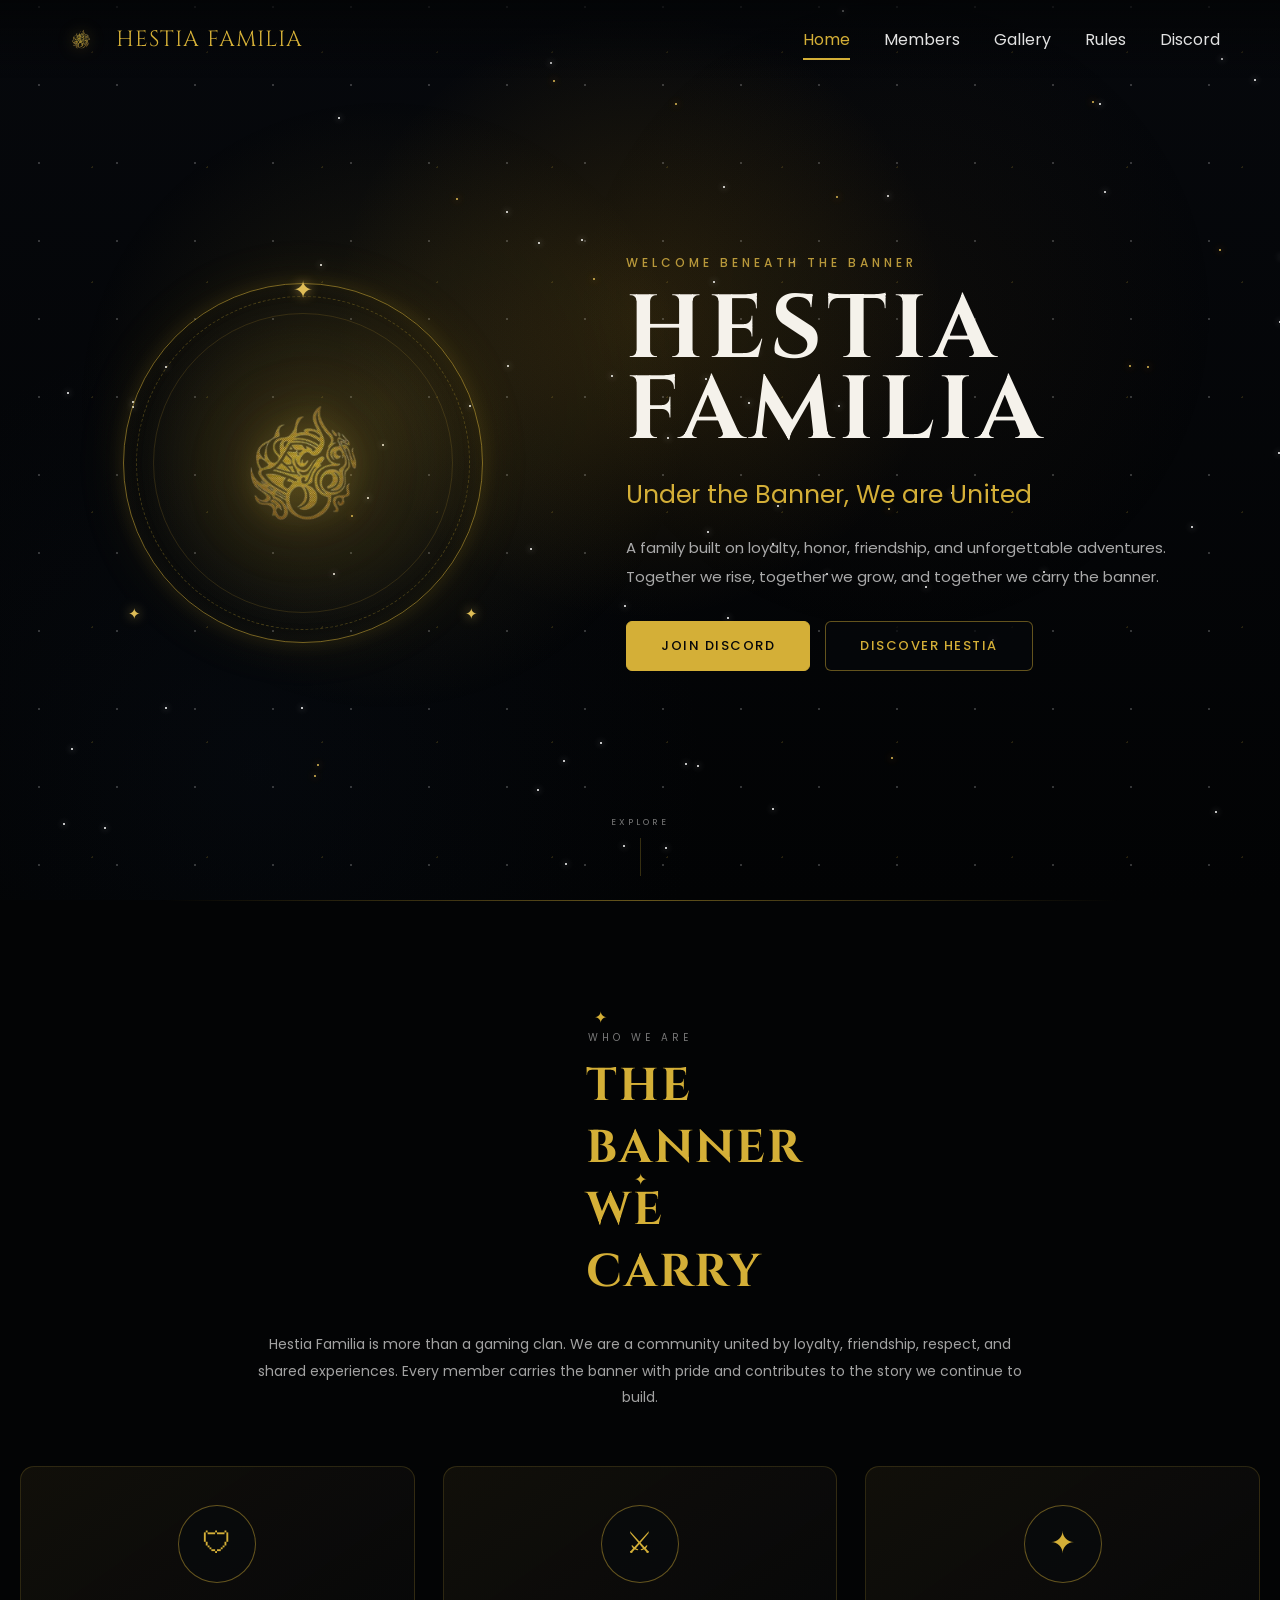
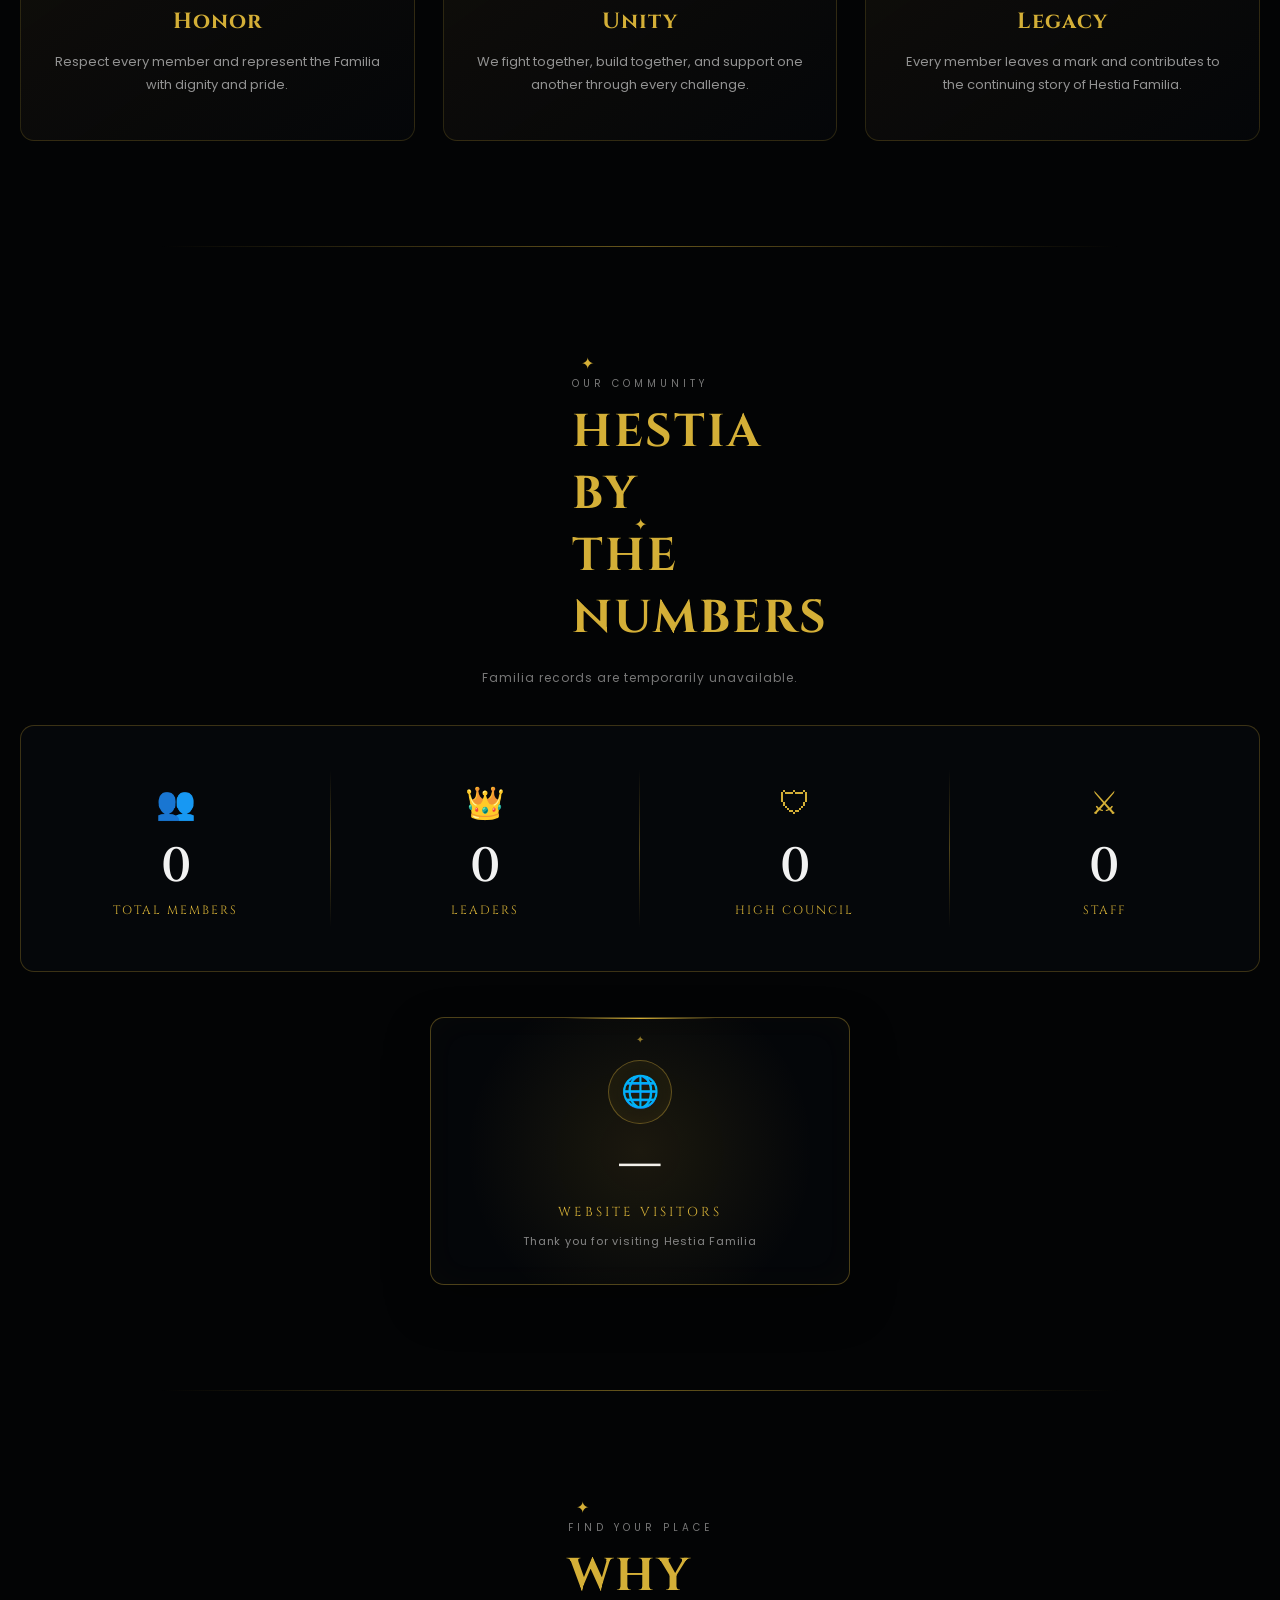
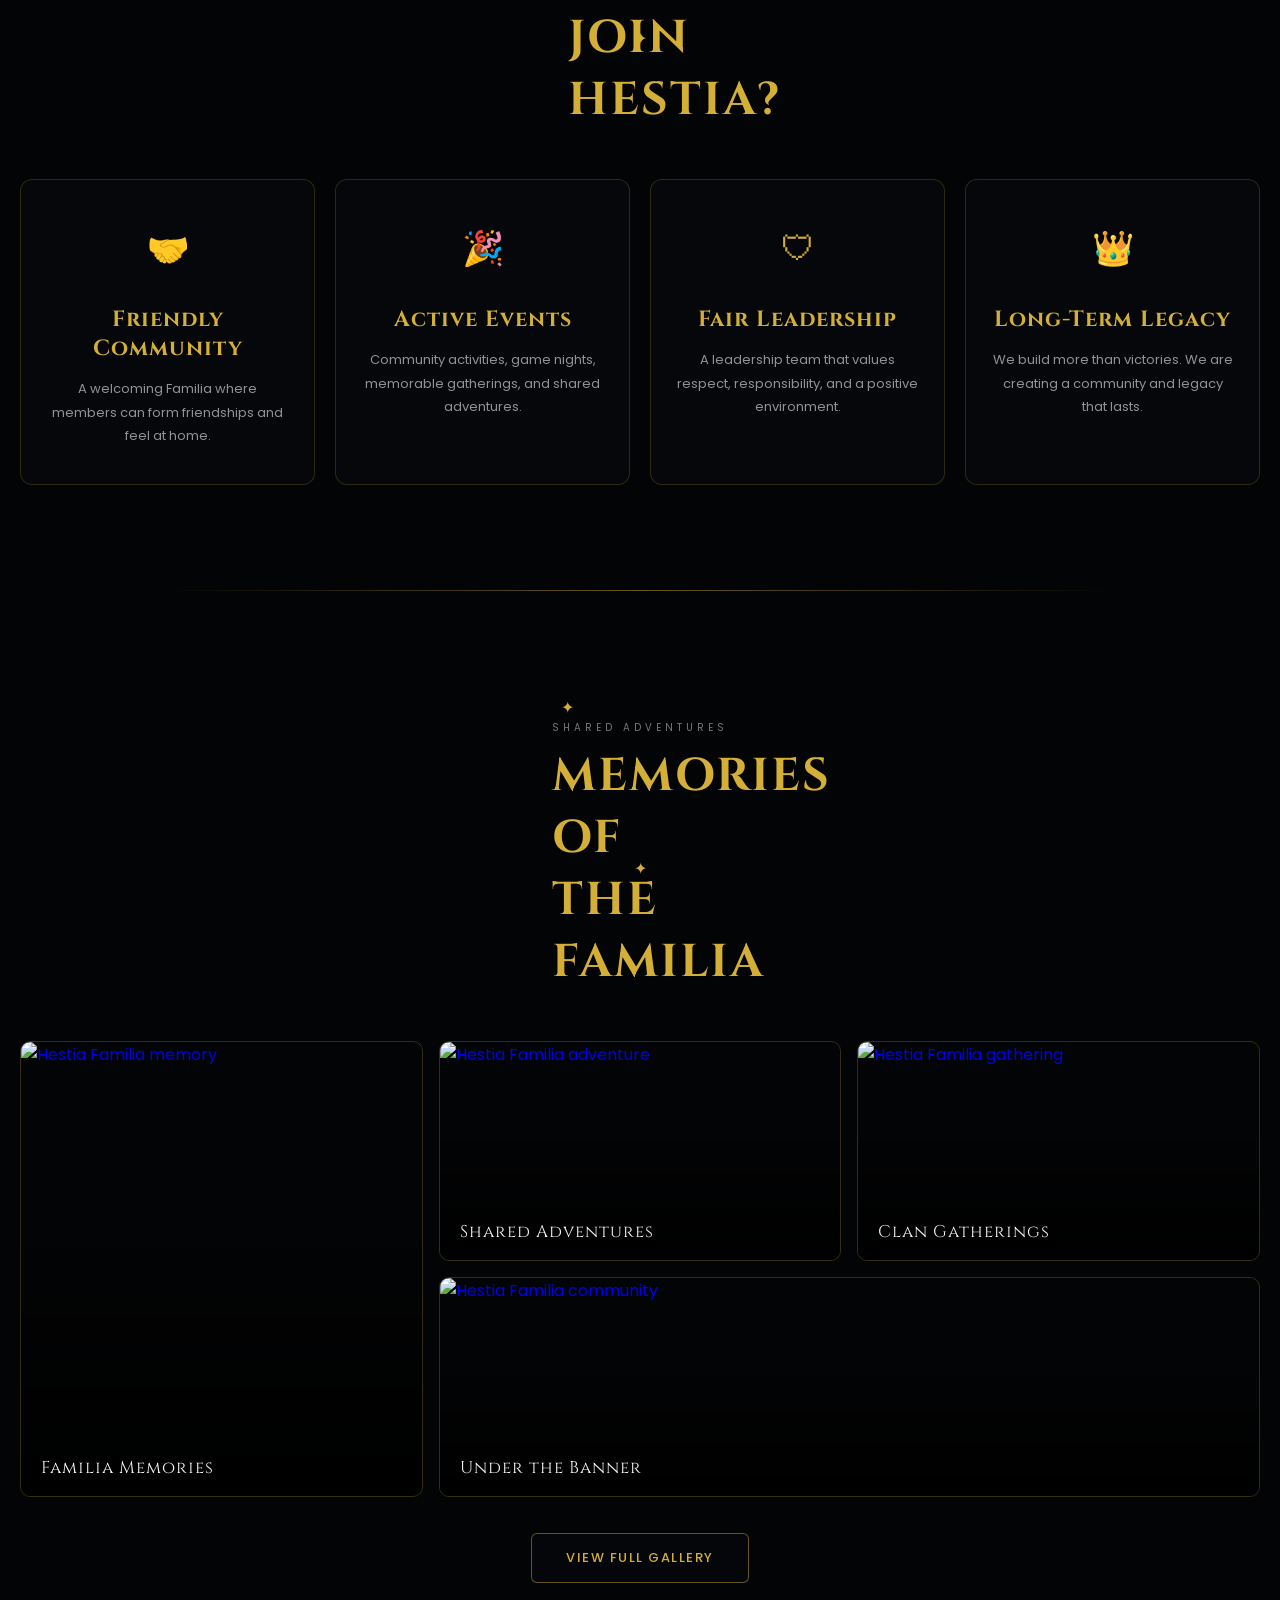
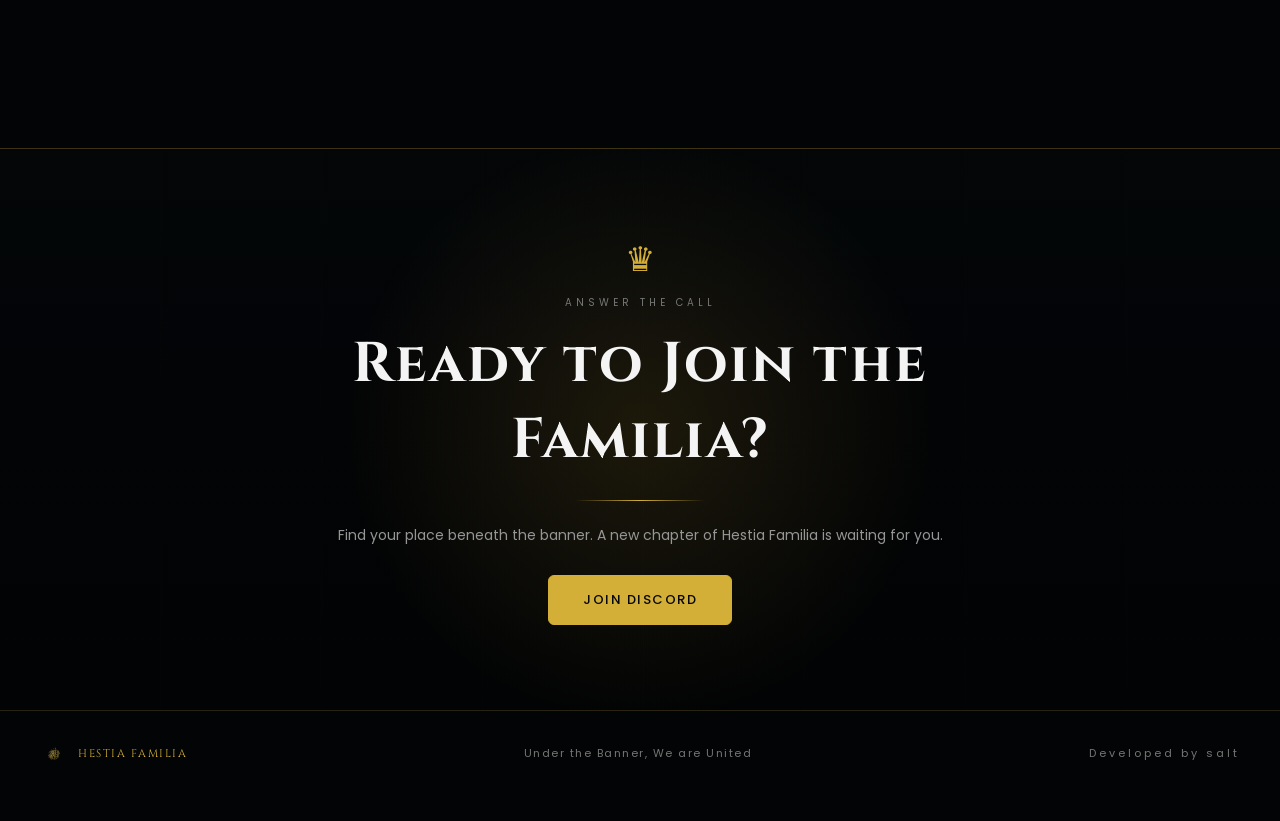
==== commit f2fab70c: "Update index.html" ====
--- a/index.html
+++ b/index.html
@@ -721,7 +721,7 @@
     <!-- Scripts -->
 
     <script src="script.js?v=202"></script>
-    <script src="home.js?v=202"></script>
+    <script src="home.js?v=204"></script>
 
 </body>
 
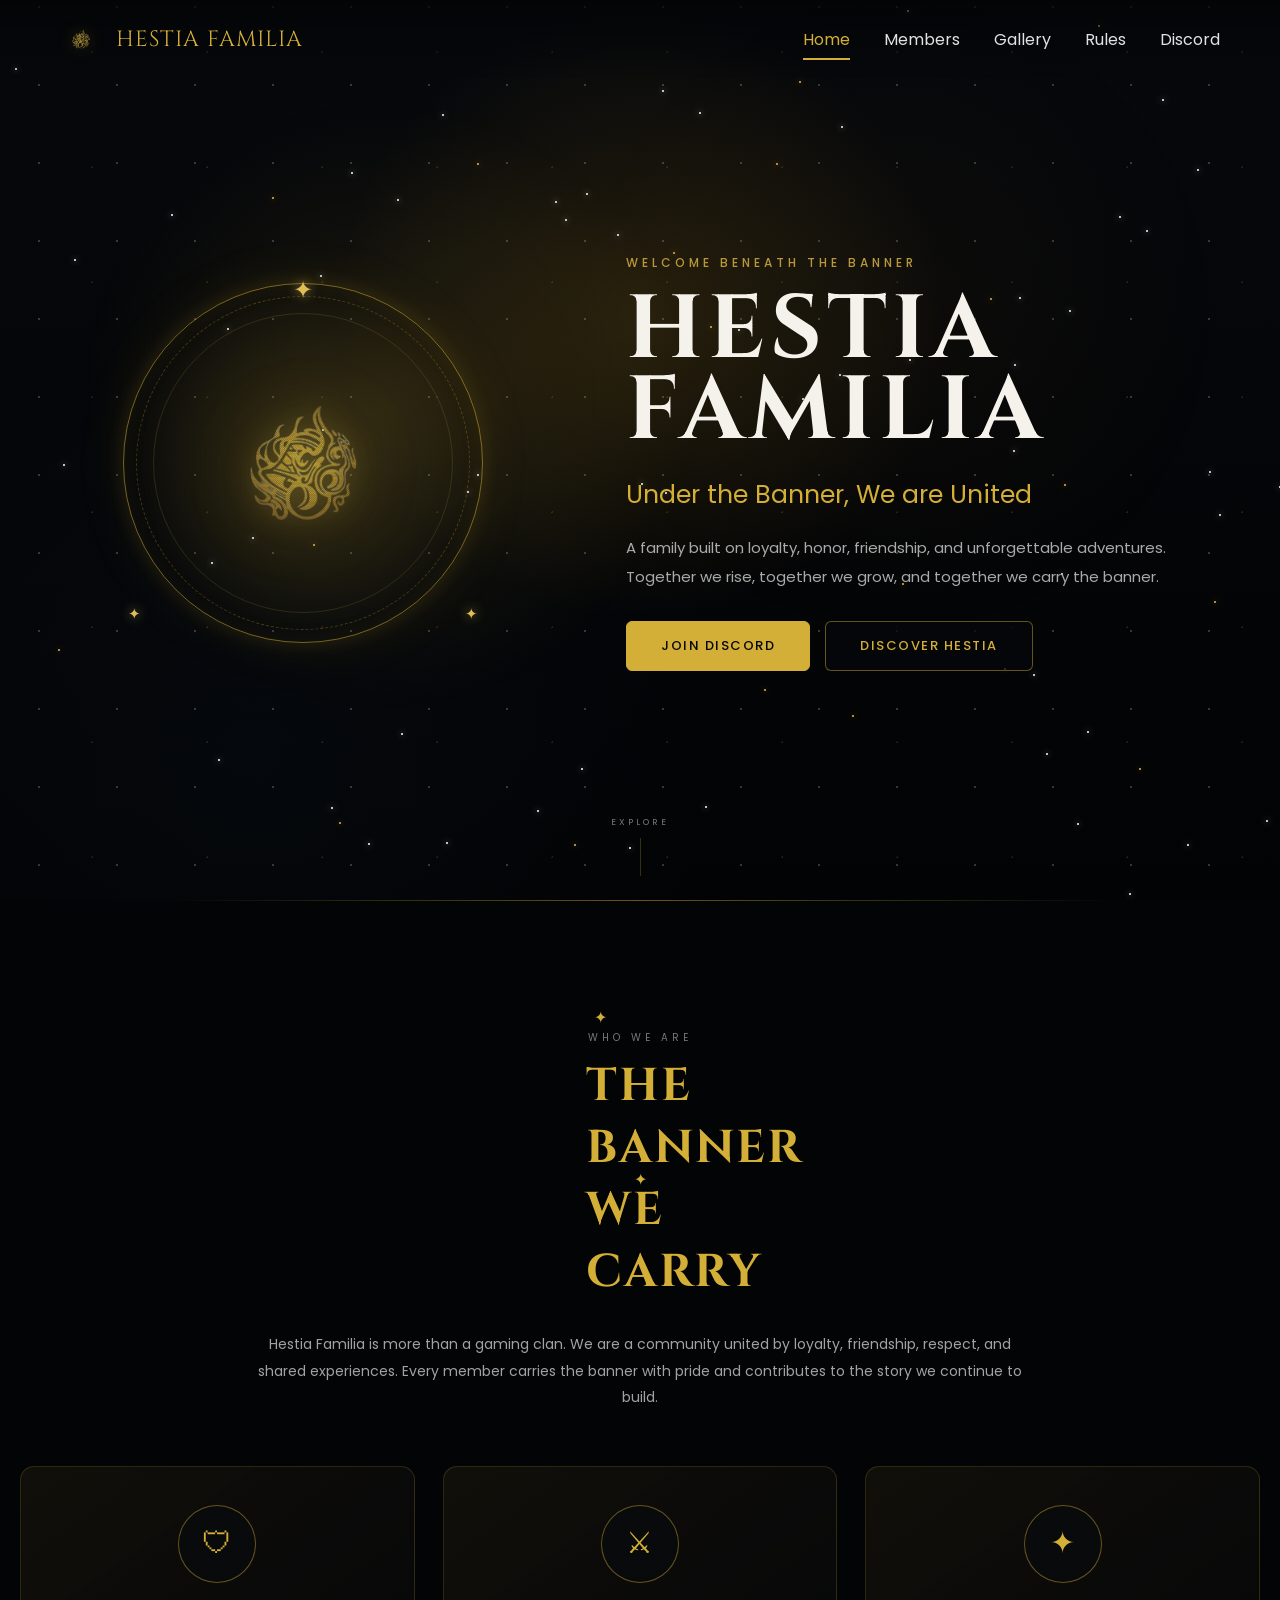
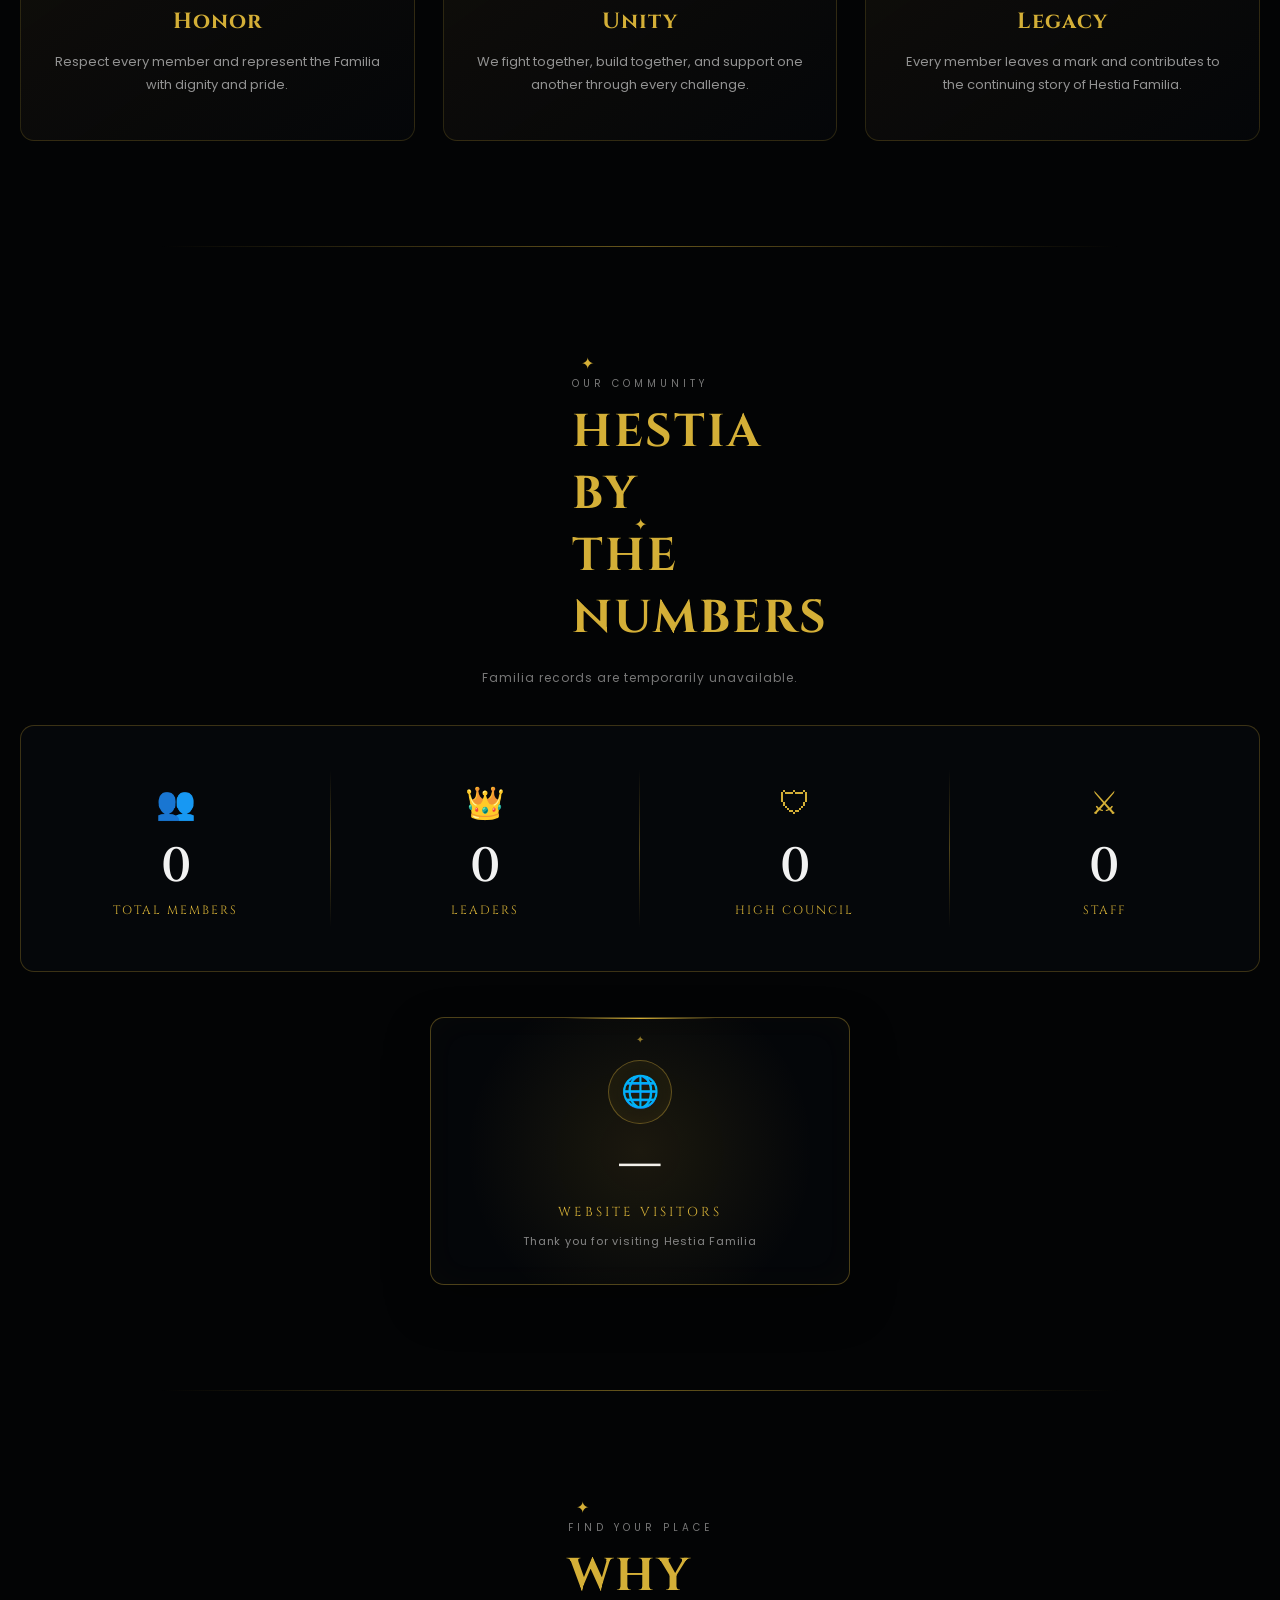
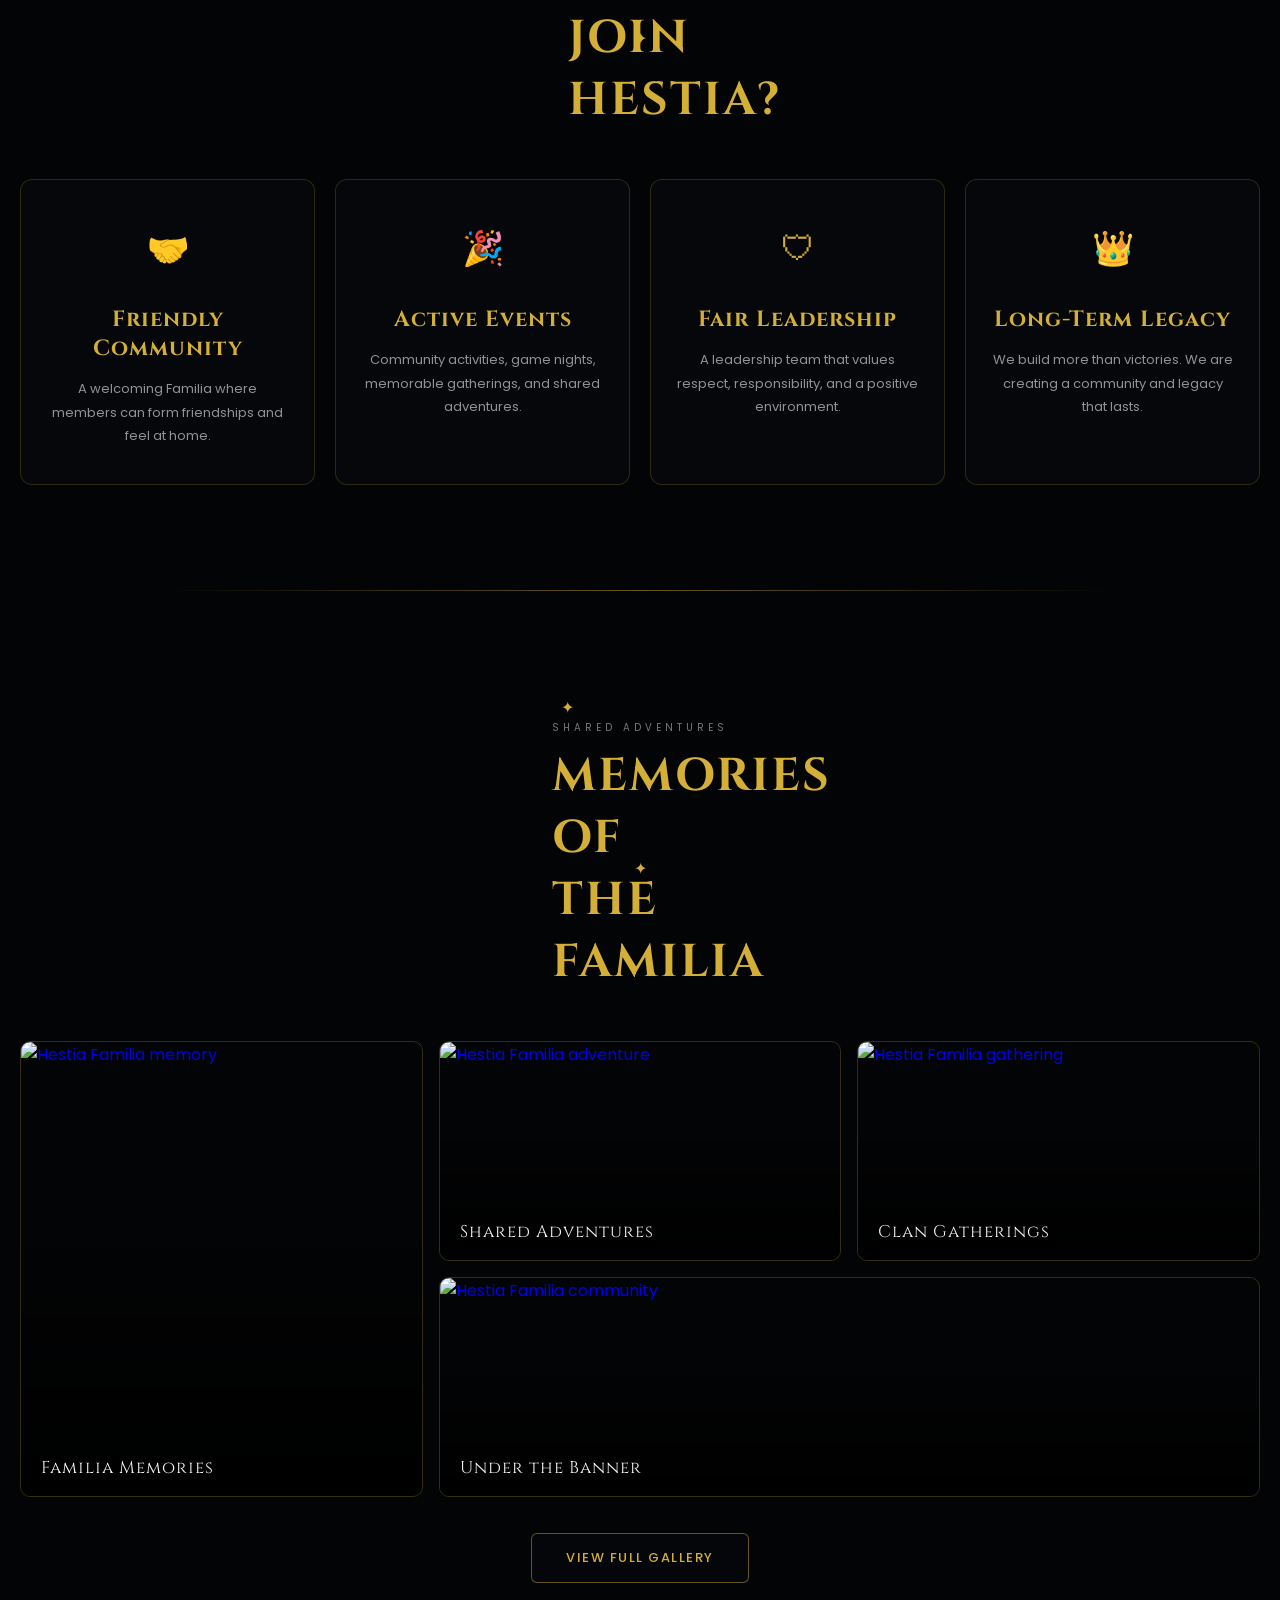
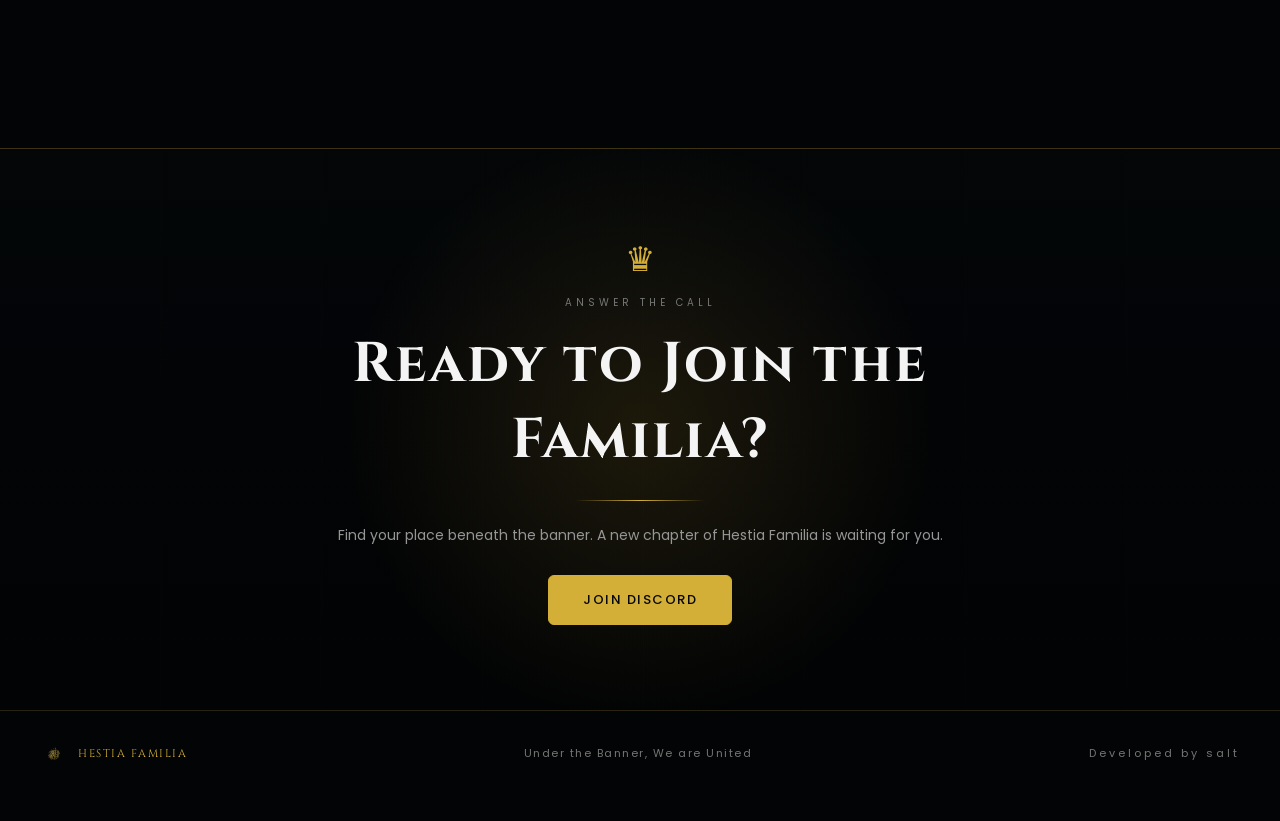
==== commit b614da3e: "Update index.html" ====
--- a/index.html
+++ b/index.html
@@ -721,7 +721,7 @@
     <!-- Scripts -->
 
     <script src="script.js?v=202"></script>
-    <script src="home.js?v=204"></script>
+    <script src="home.js?v=206"></script>
 
 </body>
 
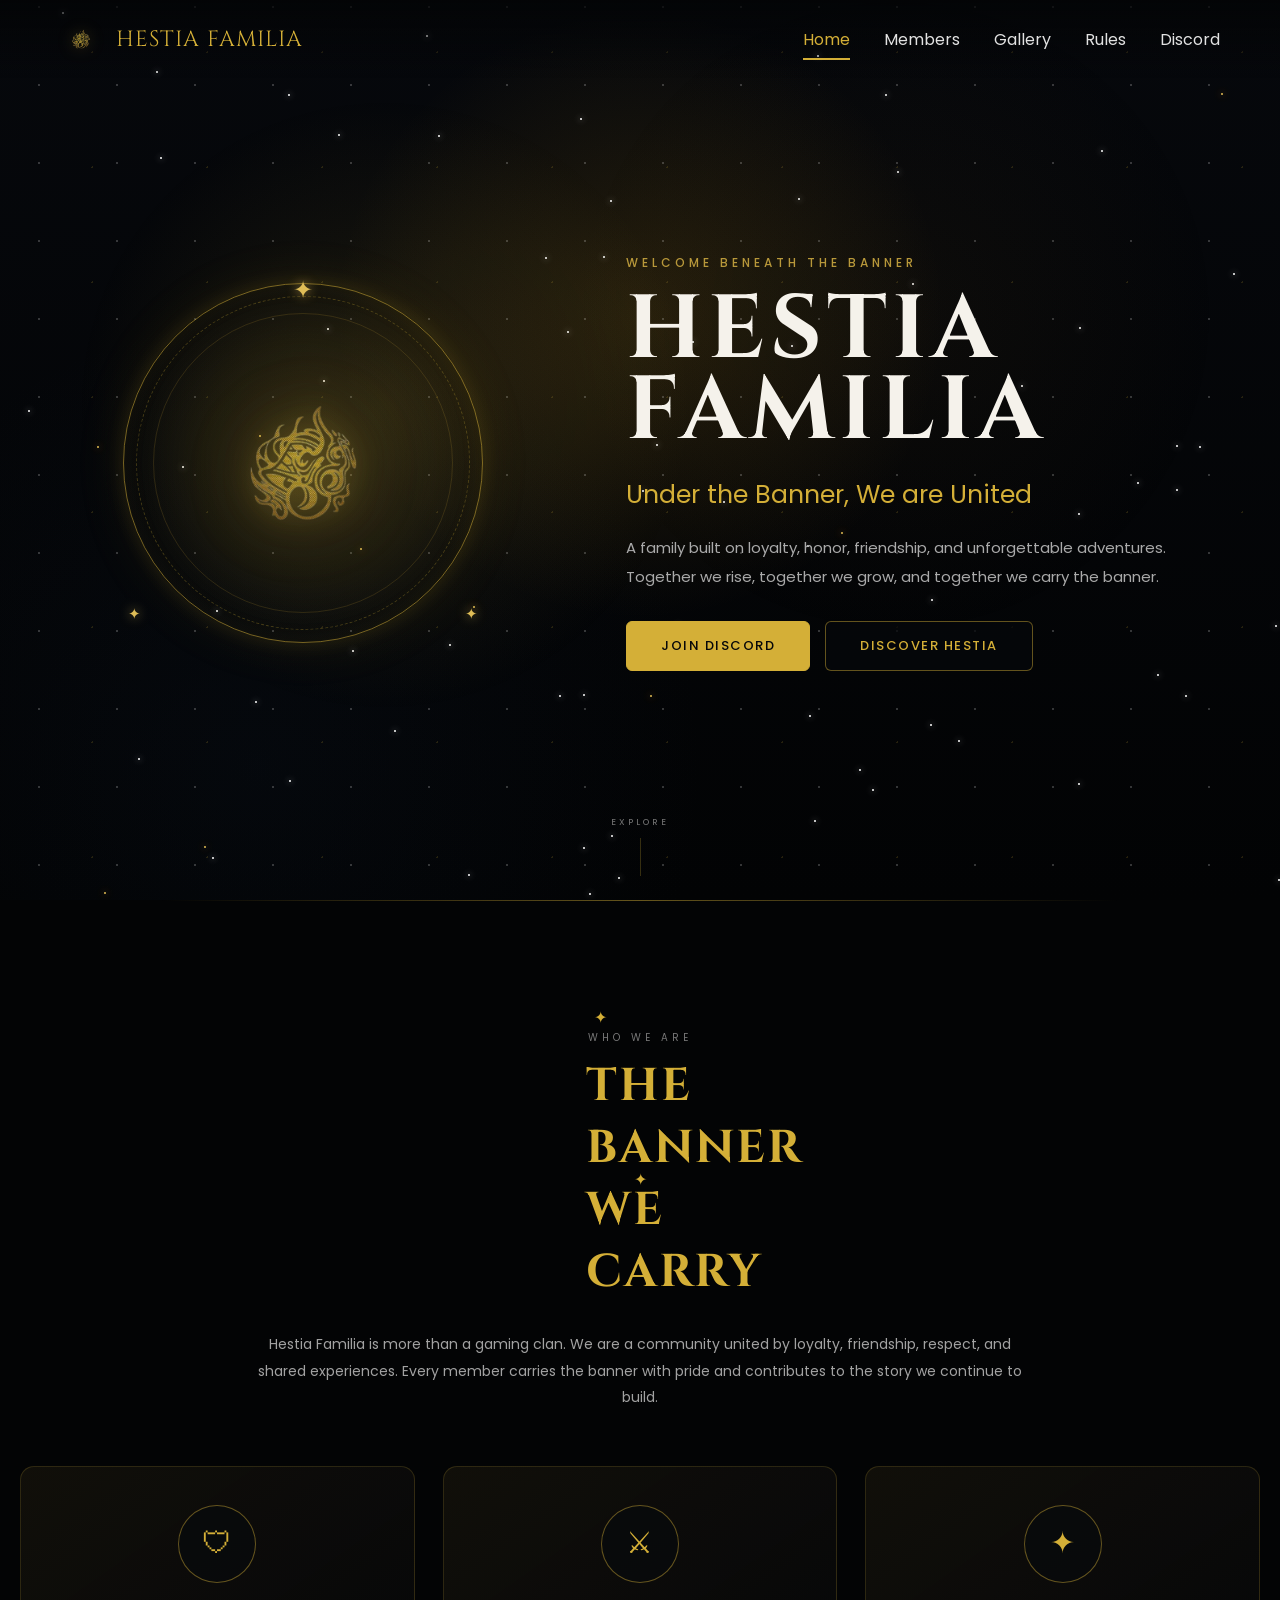
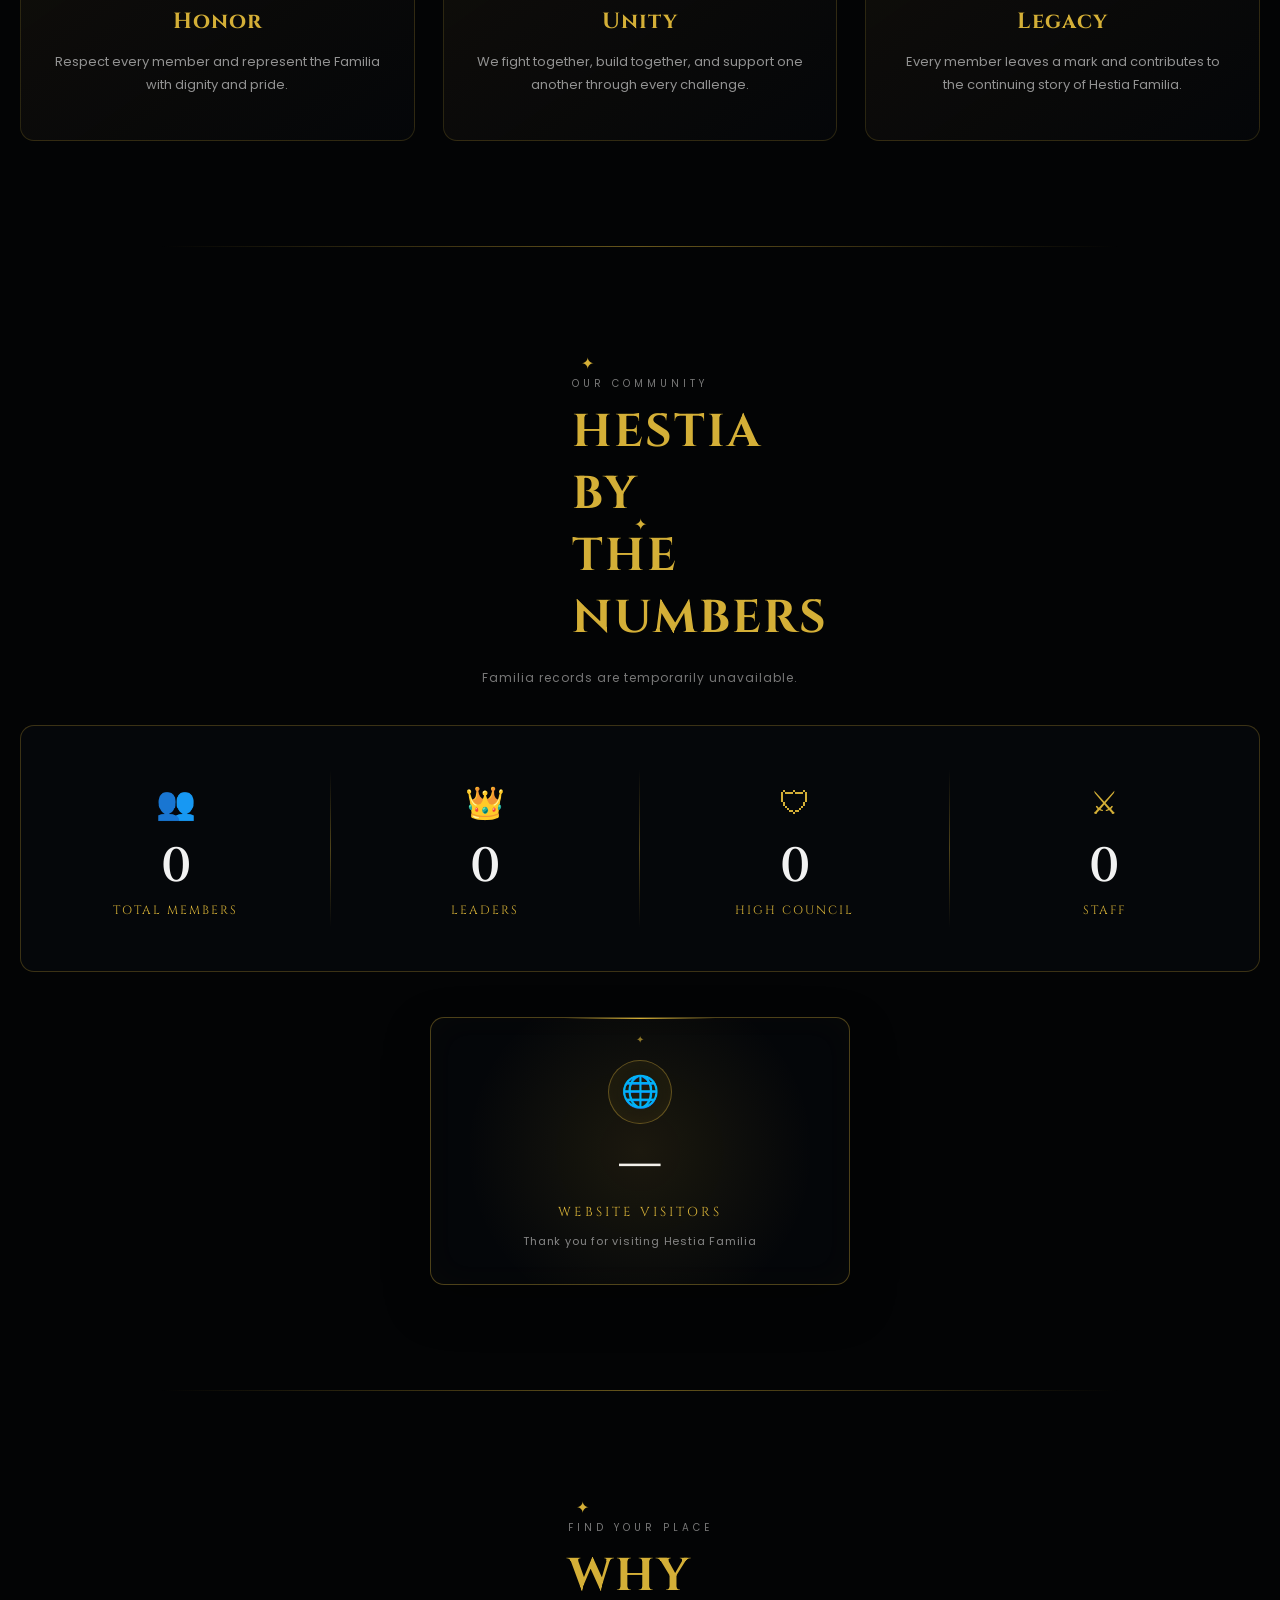
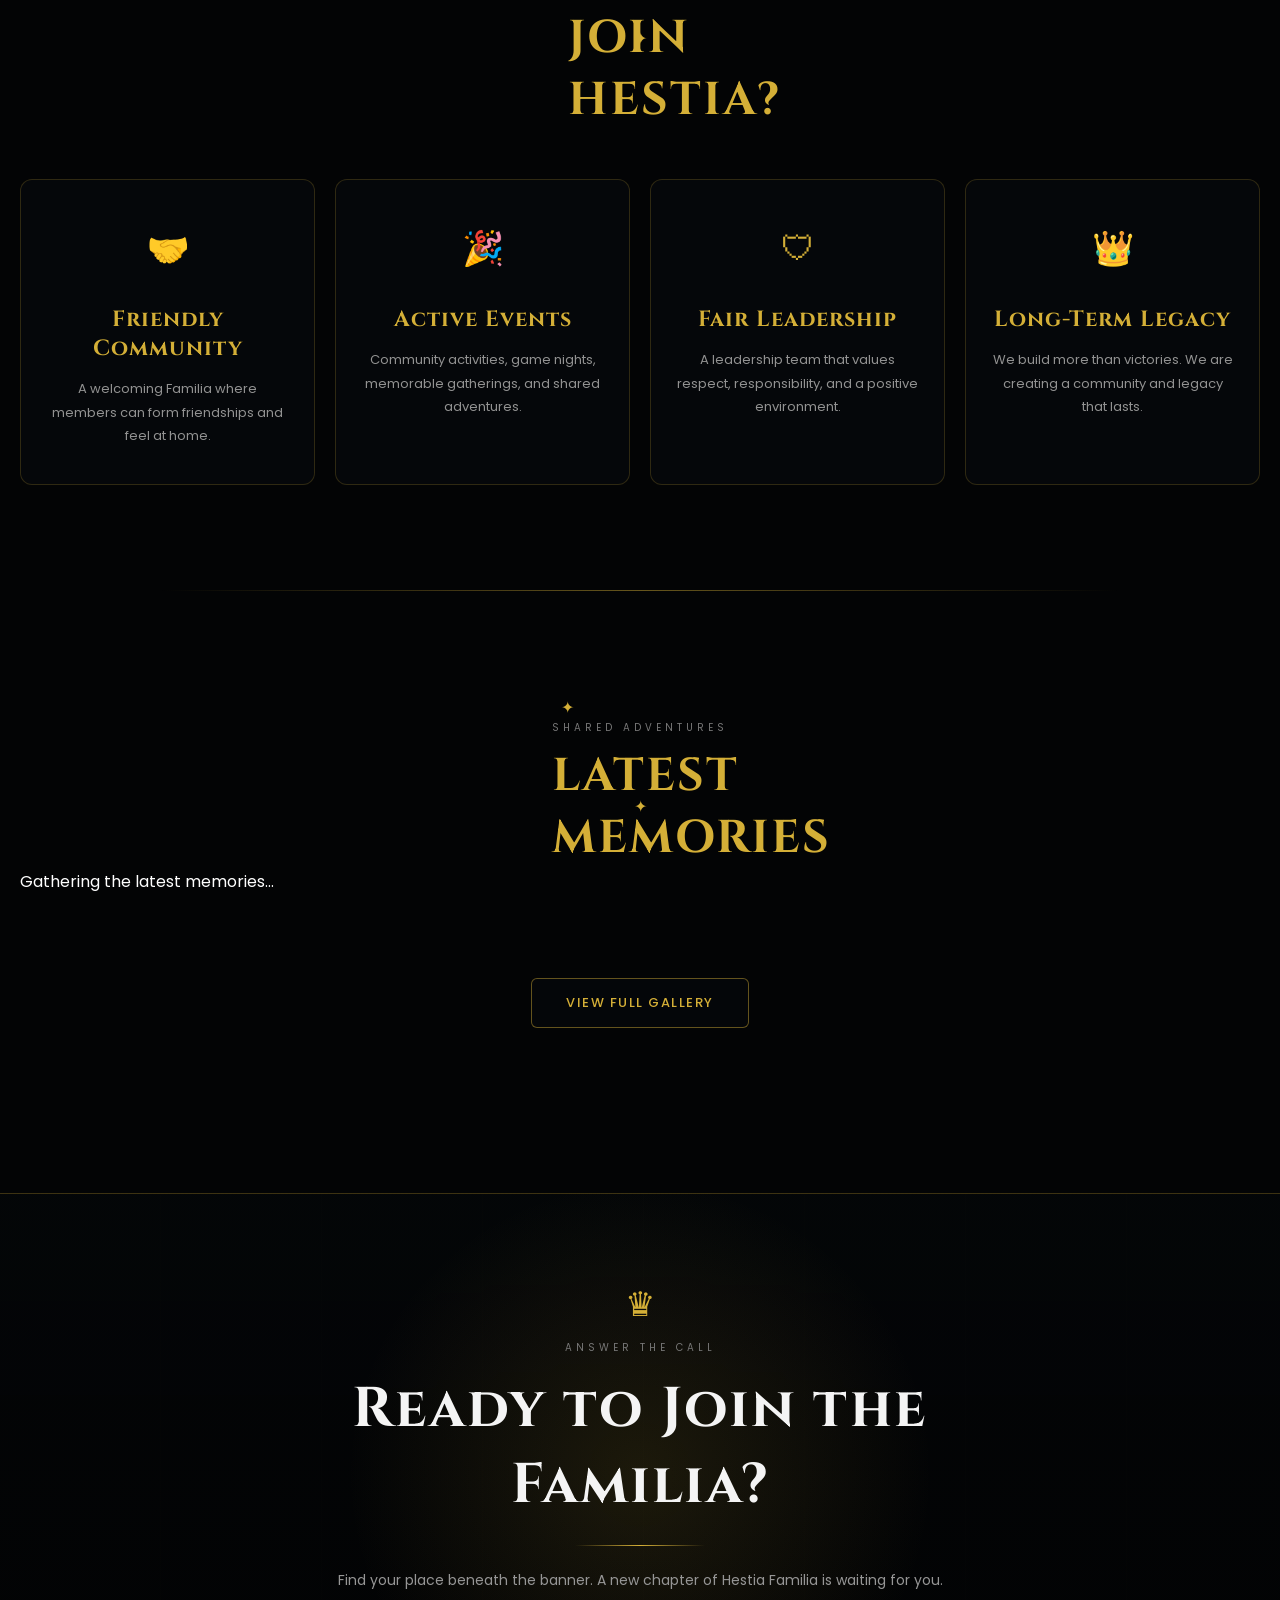
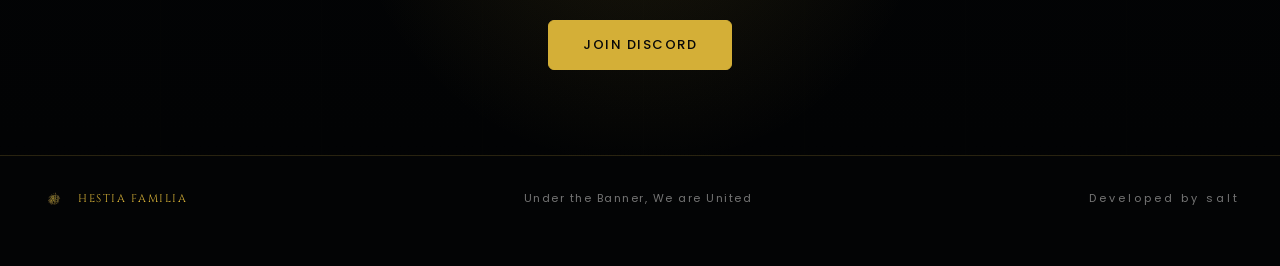
==== commit 9f8936a0: "Update index.html" ====
--- a/index.html
+++ b/index.html
@@ -535,110 +535,51 @@
         </section>
 
         <!-- =================================================
-             FEATURED GALLERY
-        ================================================== -->
-
-        <section
-            class="home-section featured-gallery-section reveal-section"
-            id="featured-gallery"
+     LIVE FEATURED GALLERY
+================================================== -->
+
+<section
+    class="home-section featured-gallery-section reveal-section"
+    id="featured-gallery"
+>
+
+    <div class="section-heading">
+
+        <span>✦</span>
+
+        <p>Shared Adventures</p>
+
+        <h2>Latest Memories</h2>
+
+        <span>✦</span>
+
+    </div>
+
+    <p
+        id="featured-gallery-status"
+        class="gallery-preview-status"
+    >
+        Gathering the latest memories...
+    </p>
+
+    <div
+        id="featured-gallery-grid"
+        class="featured-gallery-grid"
+    >
+    </div>
+
+    <div class="section-button-wrapper">
+
+        <a
+            class="outlined-button"
+            href="gallery.html"
         >
-
-            <div class="section-heading">
-
-                <span>✦</span>
-
-                <p>Shared Adventures</p>
-
-                <h2>Memories of the Familia</h2>
-
-                <span>✦</span>
-
-            </div>
-
-            <div class="featured-gallery-grid">
-
-                <a
-                    class="featured-image featured-image-large"
-                    href="gallery.html"
-                >
-
-                    <img
-                        src="gallery1.jpg"
-                        alt="Hestia Familia memory"
-                        loading="lazy"
-                    >
-
-                    <span>
-                        Familia Memories
-                    </span>
-
-                </a>
-
-                <a
-                    class="featured-image"
-                    href="gallery.html"
-                >
-
-                    <img
-                        src="gallery2.jpg"
-                        alt="Hestia Familia adventure"
-                        loading="lazy"
-                    >
-
-                    <span>
-                        Shared Adventures
-                    </span>
-
-                </a>
-
-                <a
-                    class="featured-image"
-                    href="gallery.html"
-                >
-
-                    <img
-                        src="gallery3.jpg"
-                        alt="Hestia Familia gathering"
-                        loading="lazy"
-                    >
-
-                    <span>
-                        Clan Gatherings
-                    </span>
-
-                </a>
-
-                <a
-                    class="featured-image featured-image-wide"
-                    href="gallery.html"
-                >
-
-                    <img
-                        src="gallery4.jpg"
-                        alt="Hestia Familia community"
-                        loading="lazy"
-                    >
-
-                    <span>
-                        Under the Banner
-                    </span>
-
-                </a>
-
-            </div>
-
-            <div class="section-button-wrapper">
-
-                <a
-                    class="outlined-button"
-                    href="gallery.html"
-                >
-                    View Full Gallery
-                </a>
-
-            </div>
-
-        </section>
+            View Full Gallery
+        </a>
+
+    </div>
+
+</section>
 
         <!-- =================================================
              FINAL CTA
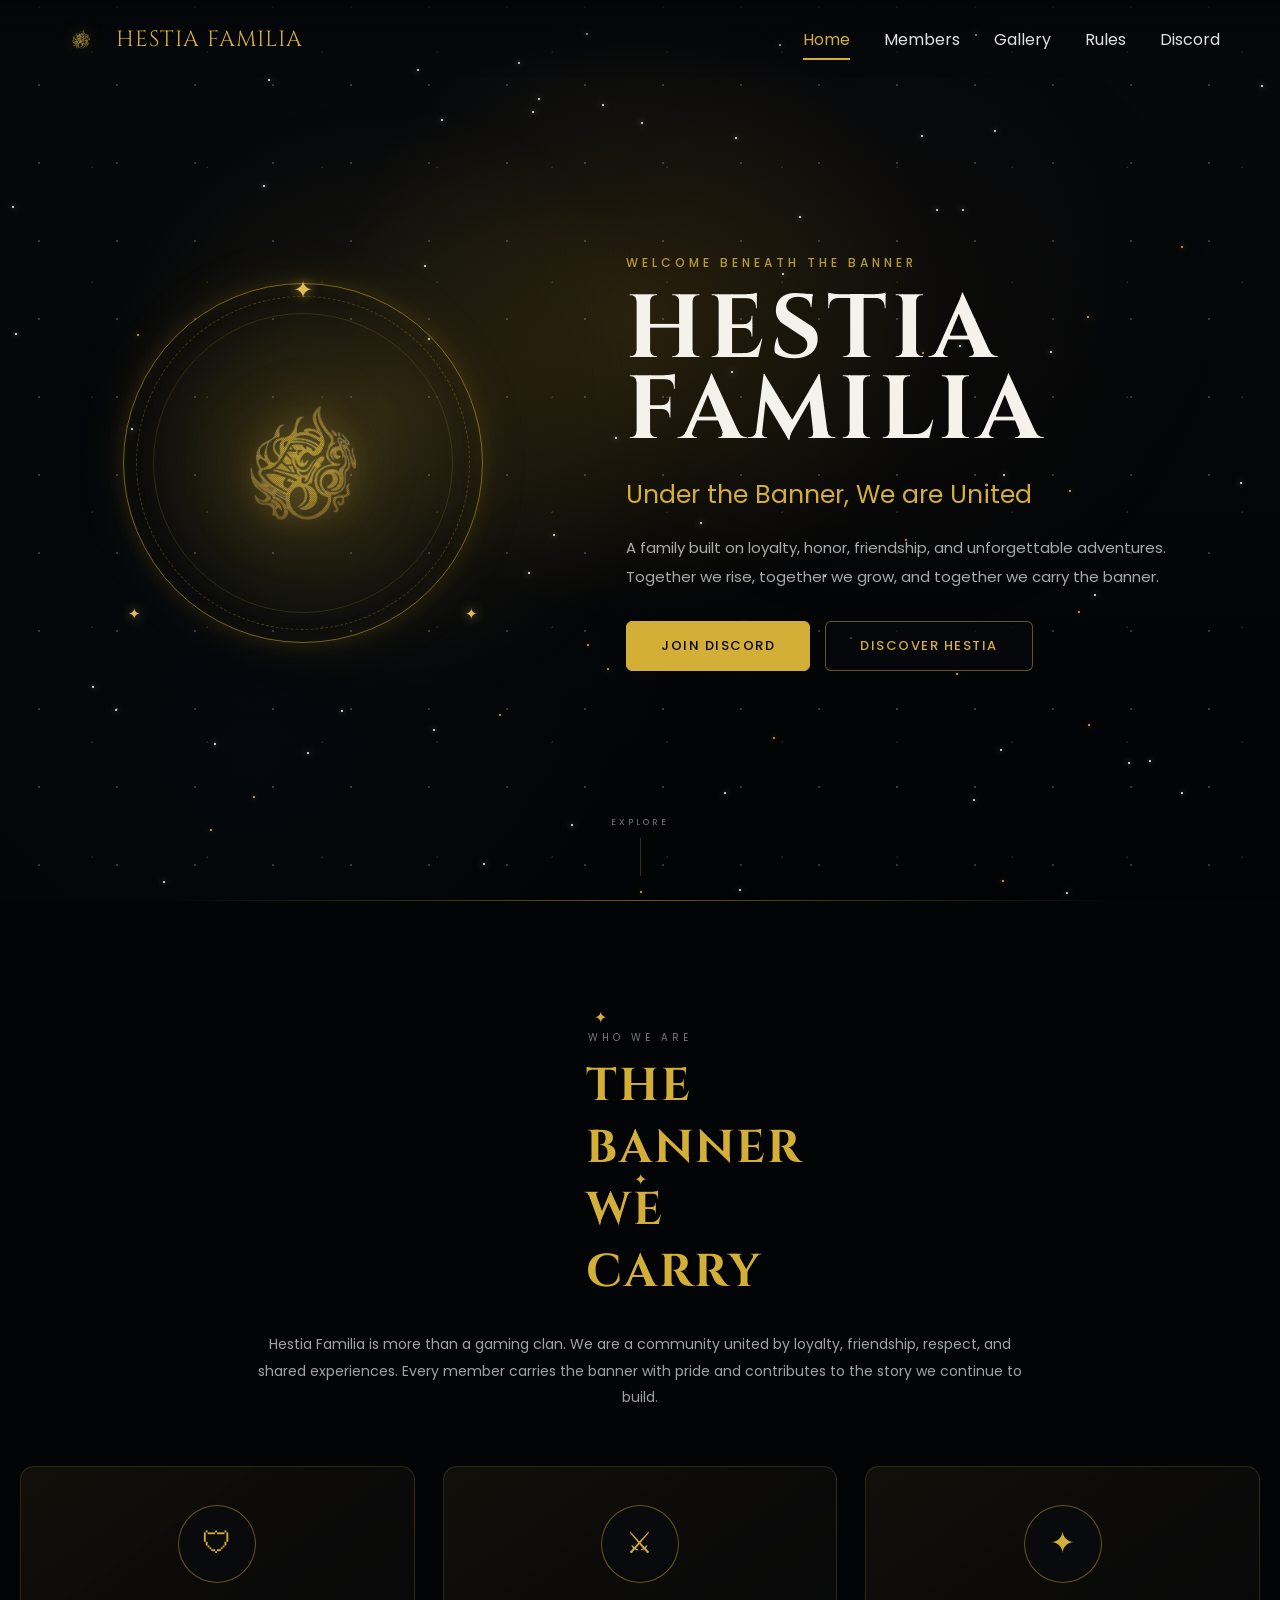
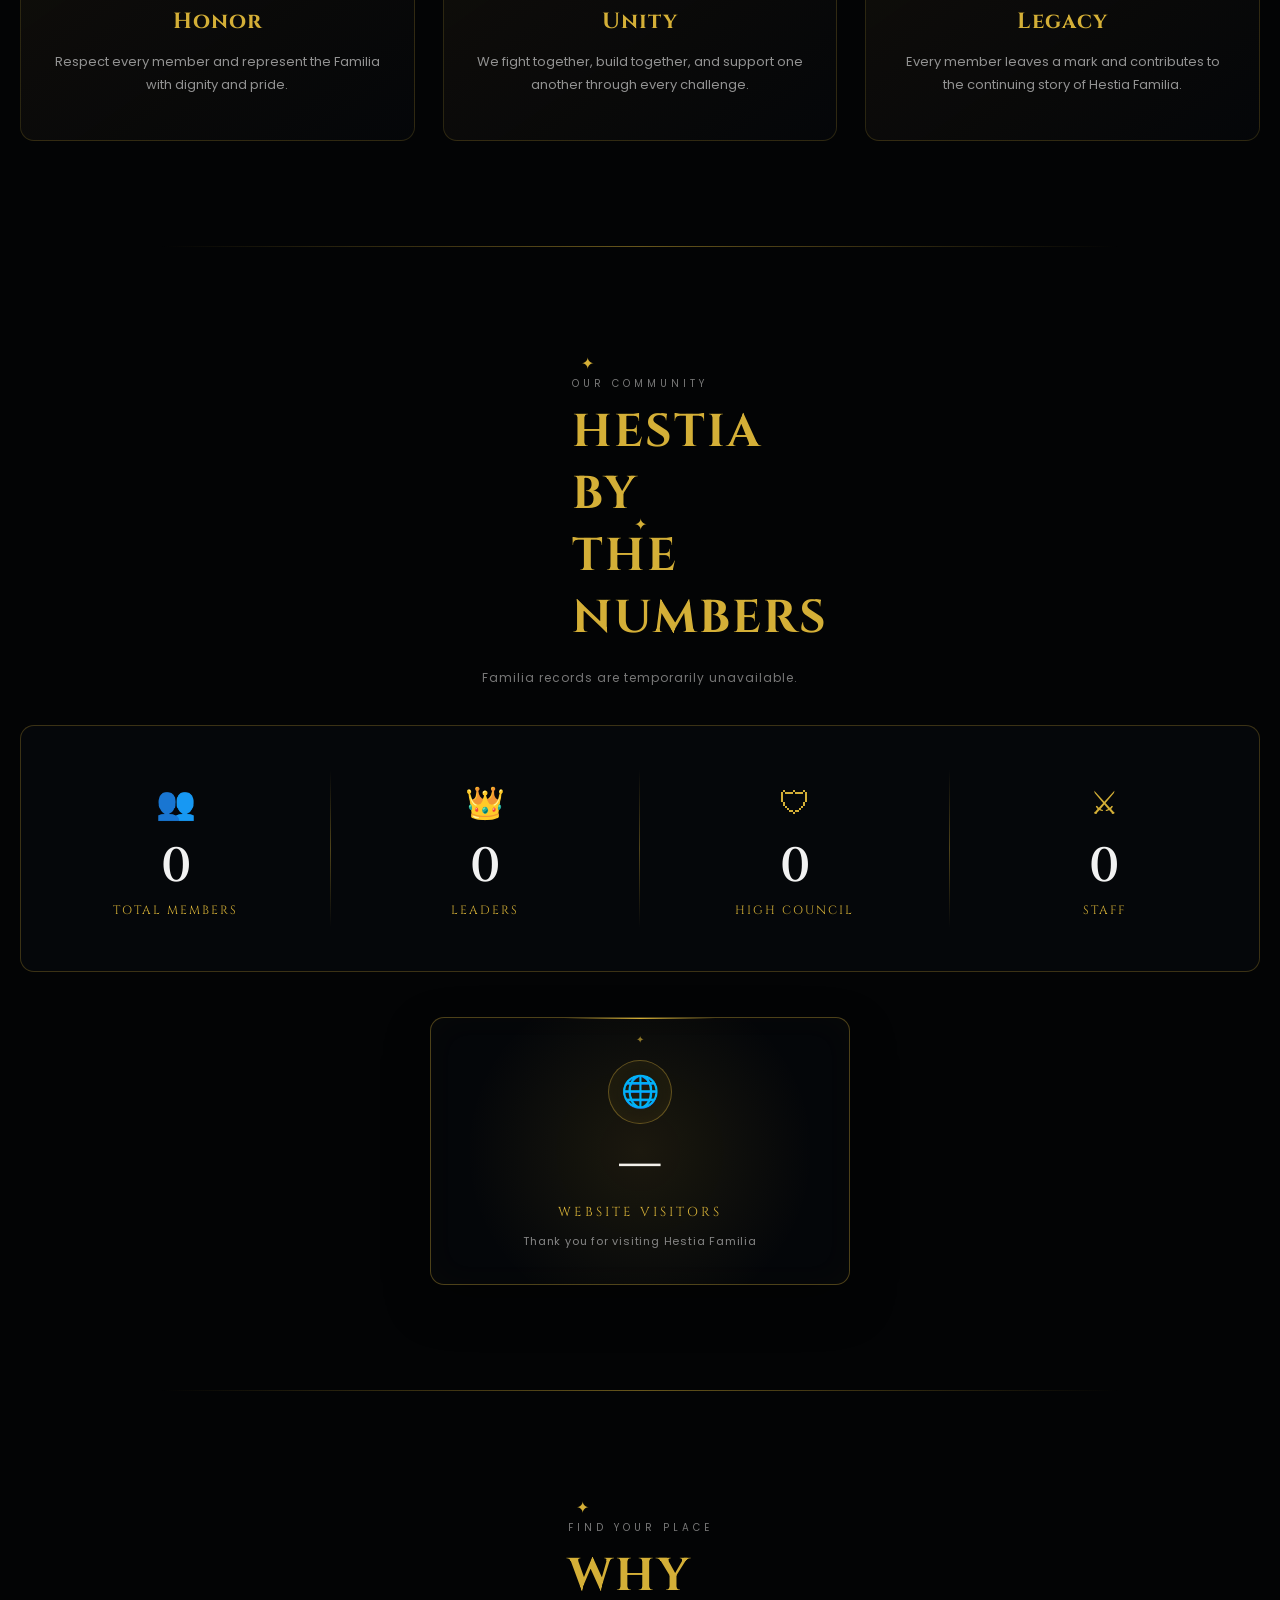
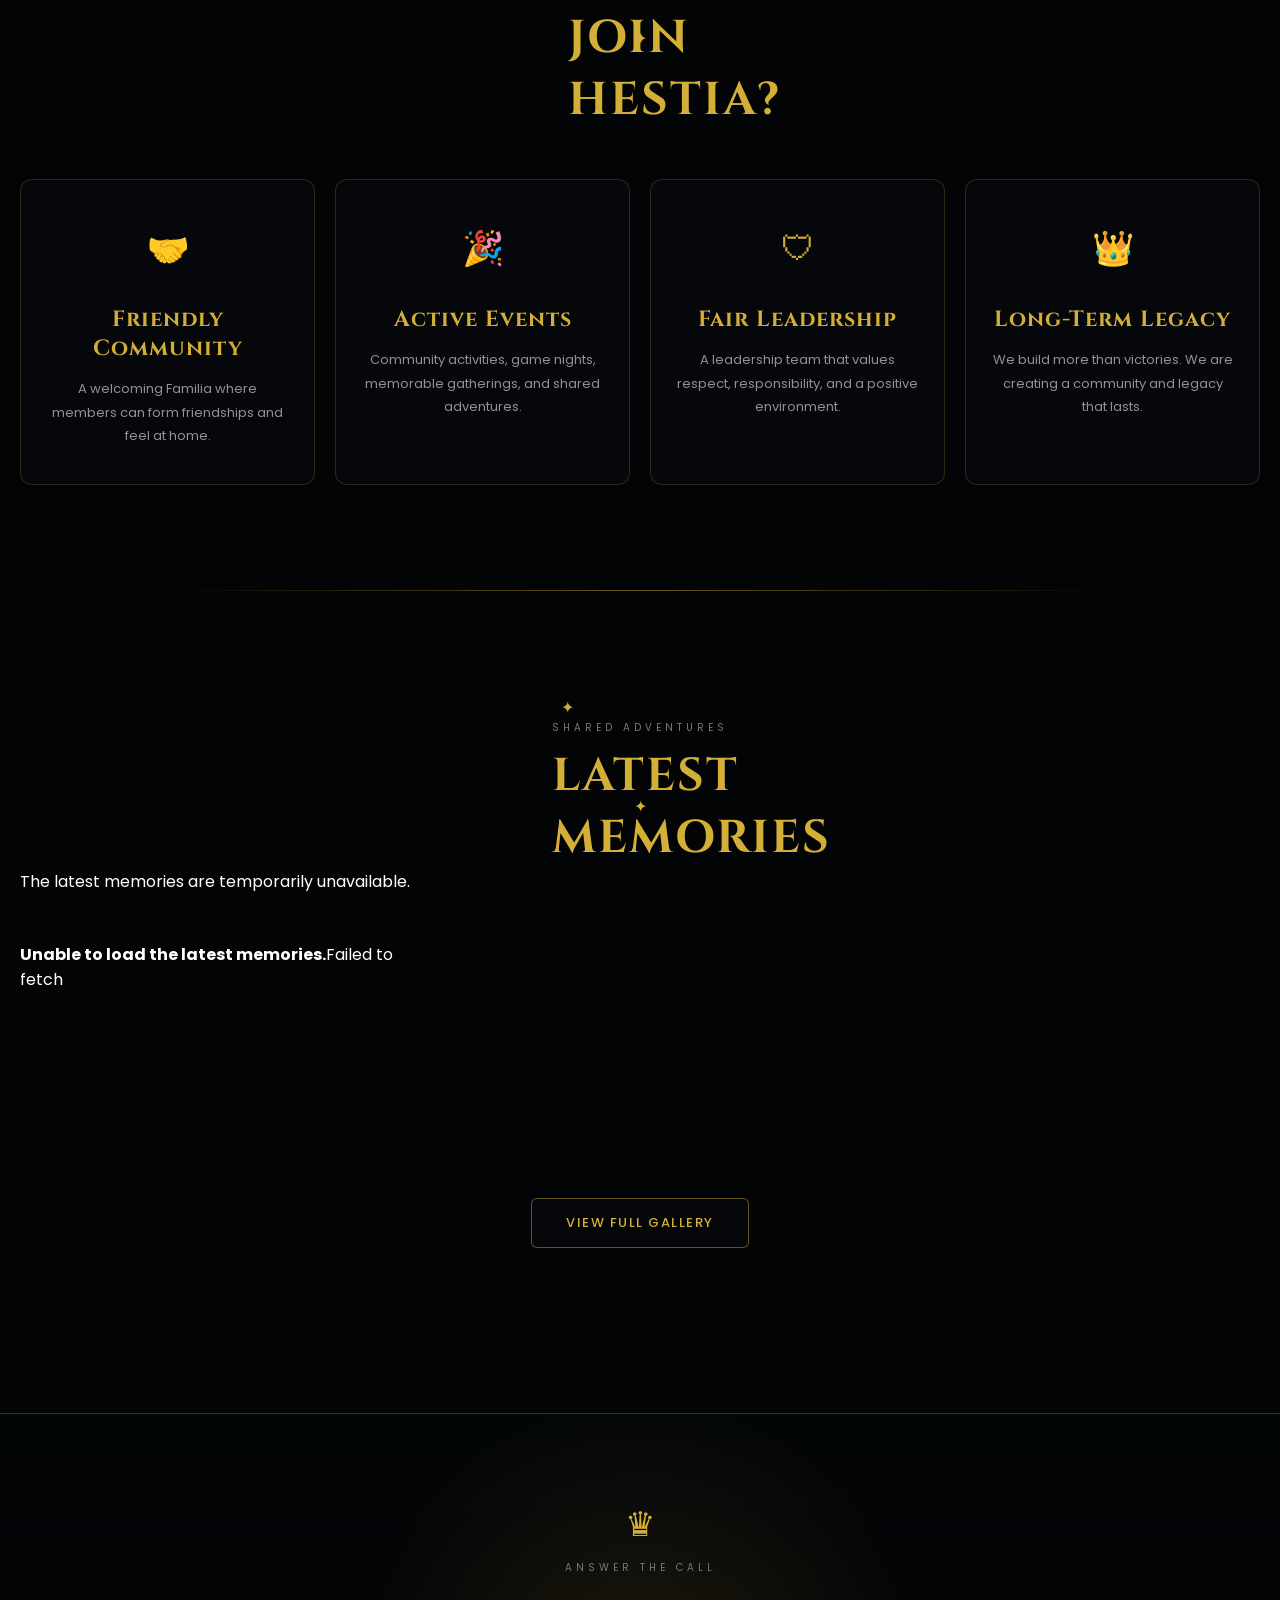
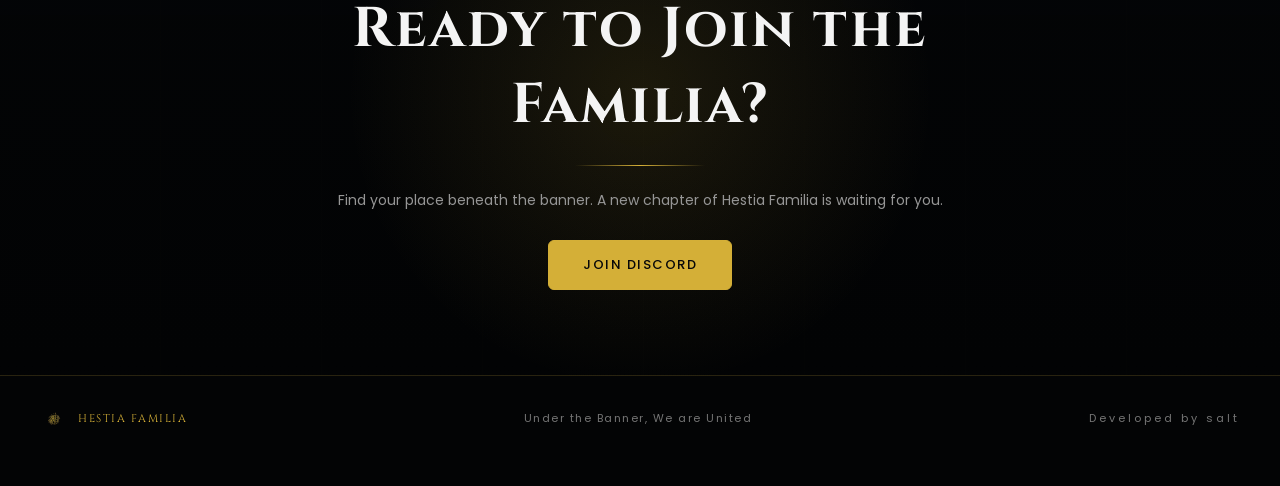
==== commit 710527bf: "Update index.html" ====
--- a/index.html
+++ b/index.html
@@ -662,7 +662,7 @@
     <!-- Scripts -->
 
     <script src="script.js?v=202"></script>
-    <script src="home.js?v=206"></script>
+    <script src="home.js?v=220"></script>
 
 </body>
 
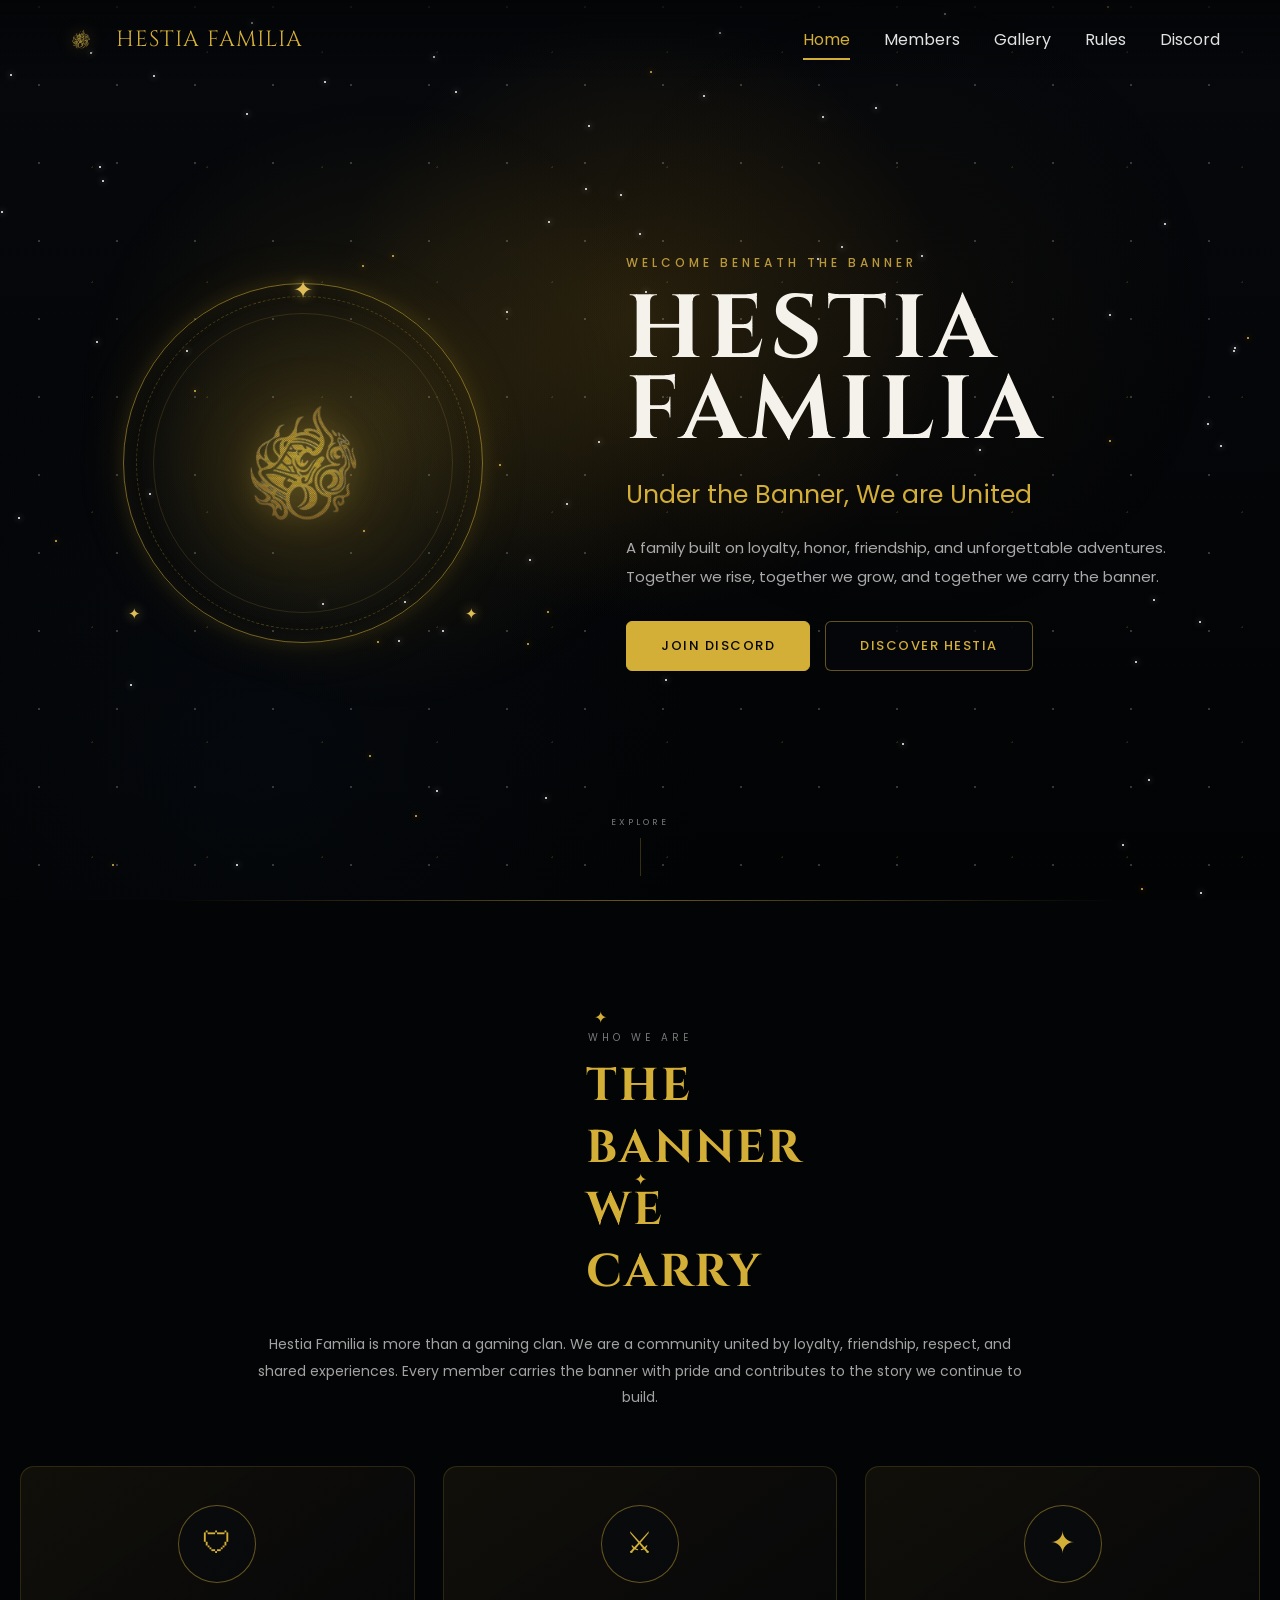
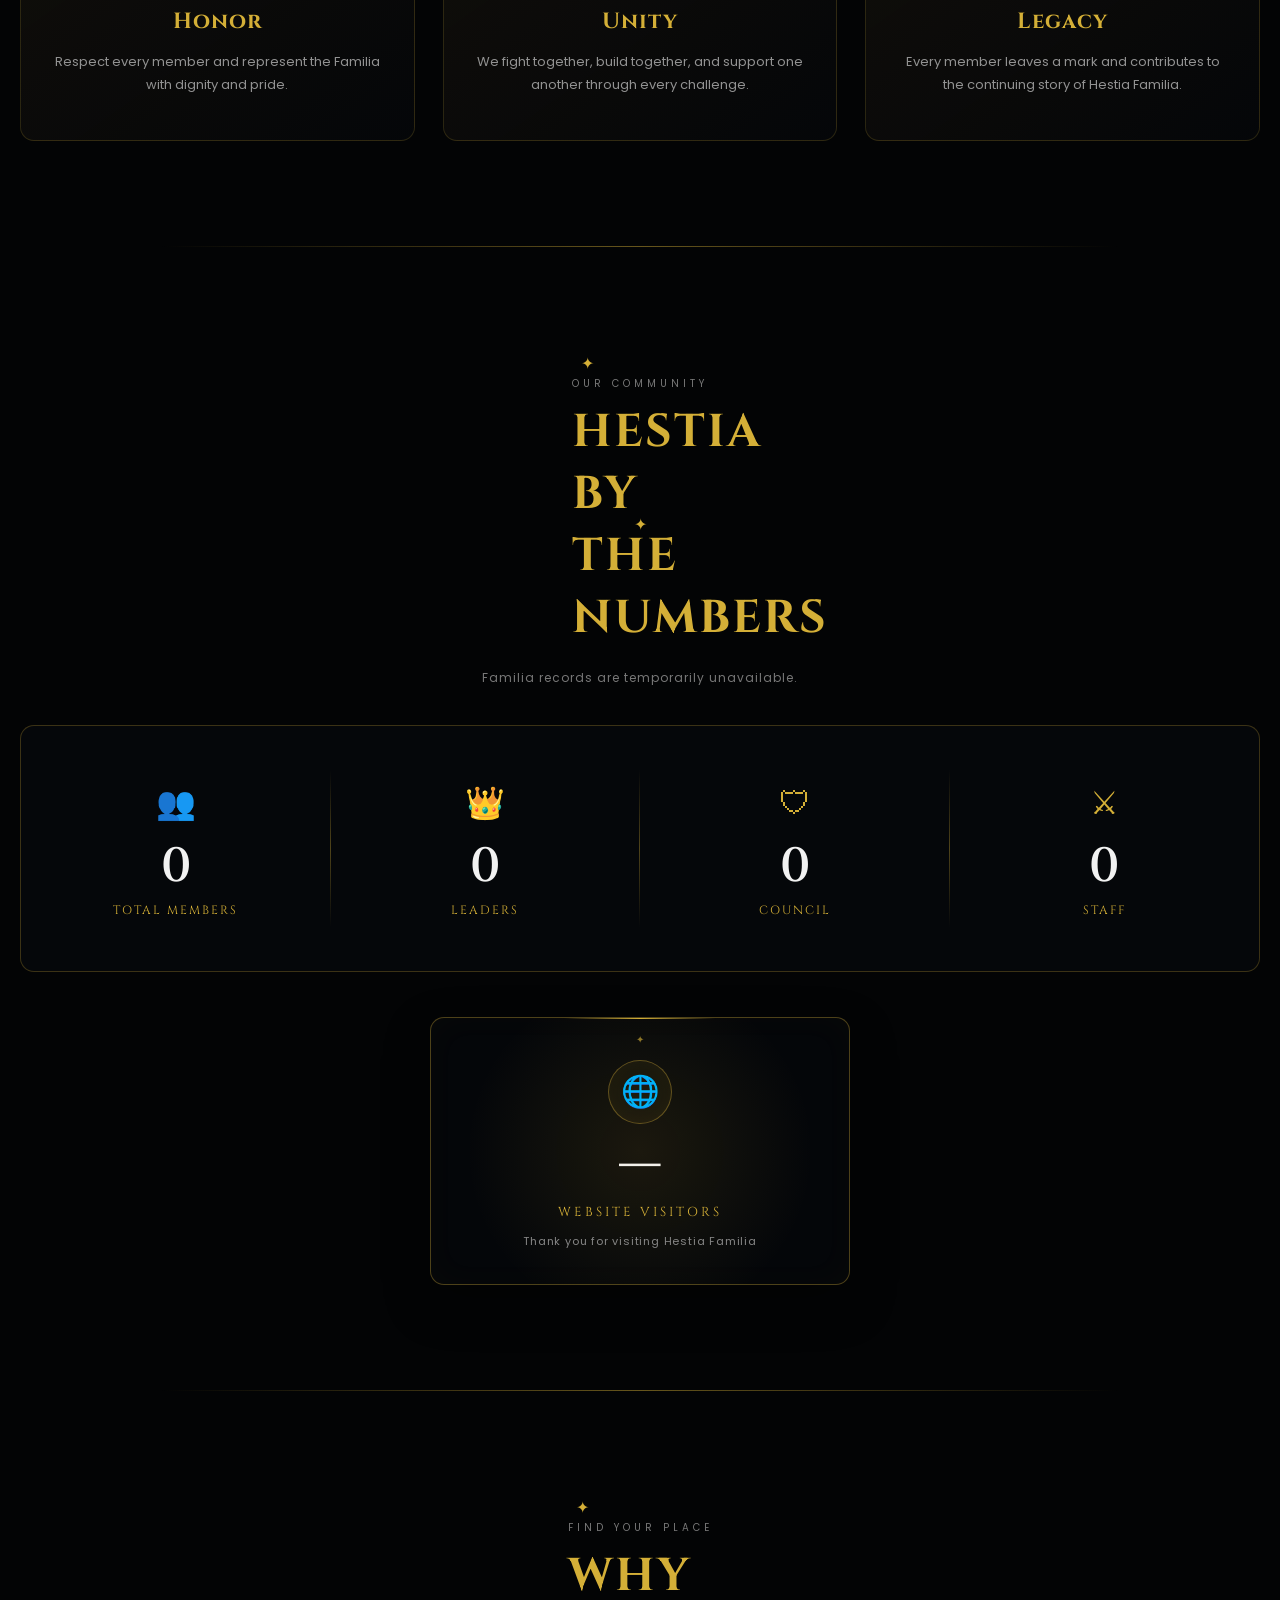
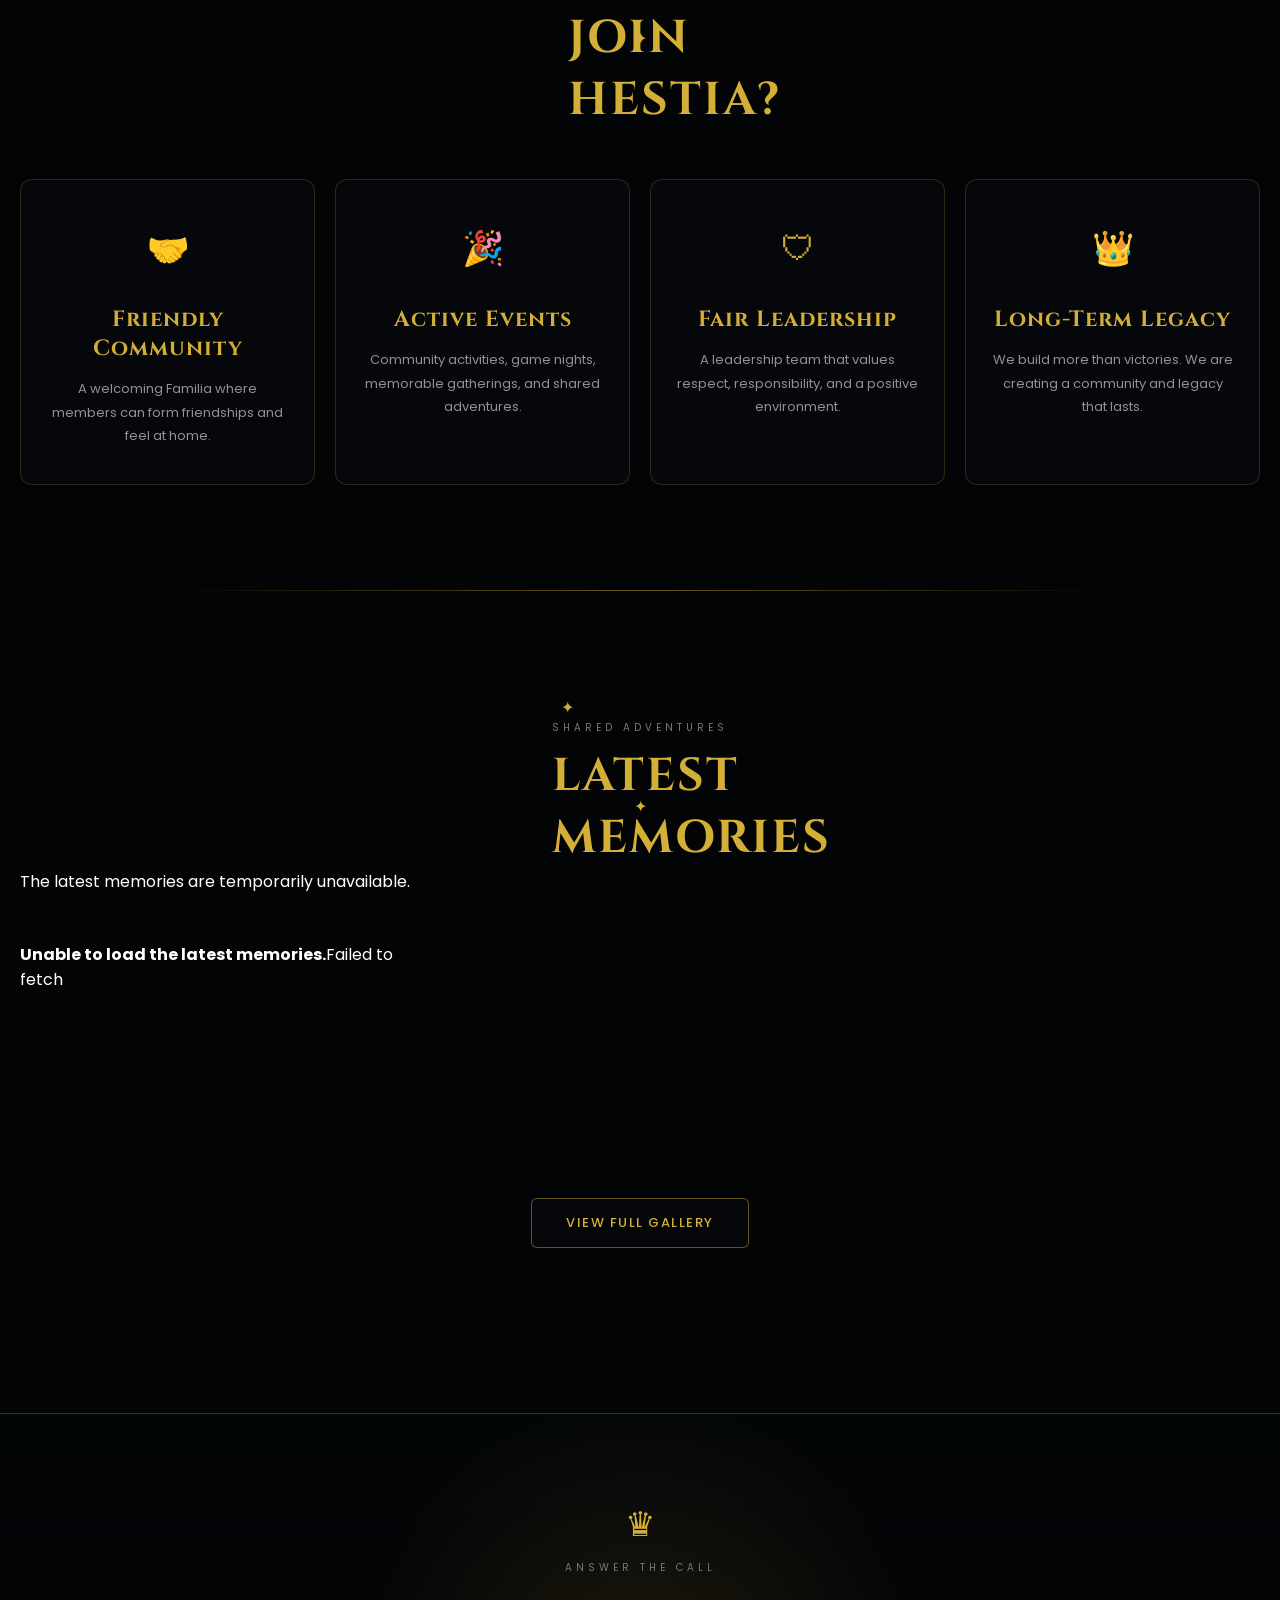
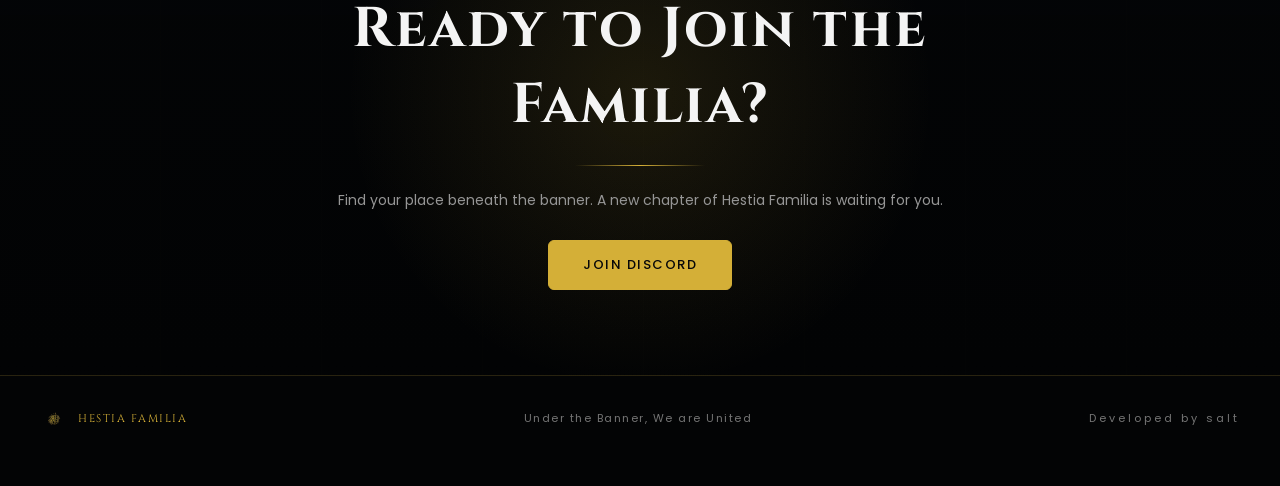
==== commit f9dc05f1: "Update index.html" ====
--- a/index.html
+++ b/index.html
@@ -395,7 +395,7 @@
                         0
                     </strong>
 
-                    <span>High Council</span>
+                    <span>Council</span>
 
                 </article>
 
@@ -662,7 +662,7 @@
     <!-- Scripts -->
 
     <script src="script.js?v=202"></script>
-    <script src="home.js?v=220"></script>
+    <script src="home.js?v=225"></script>
 
 </body>
 
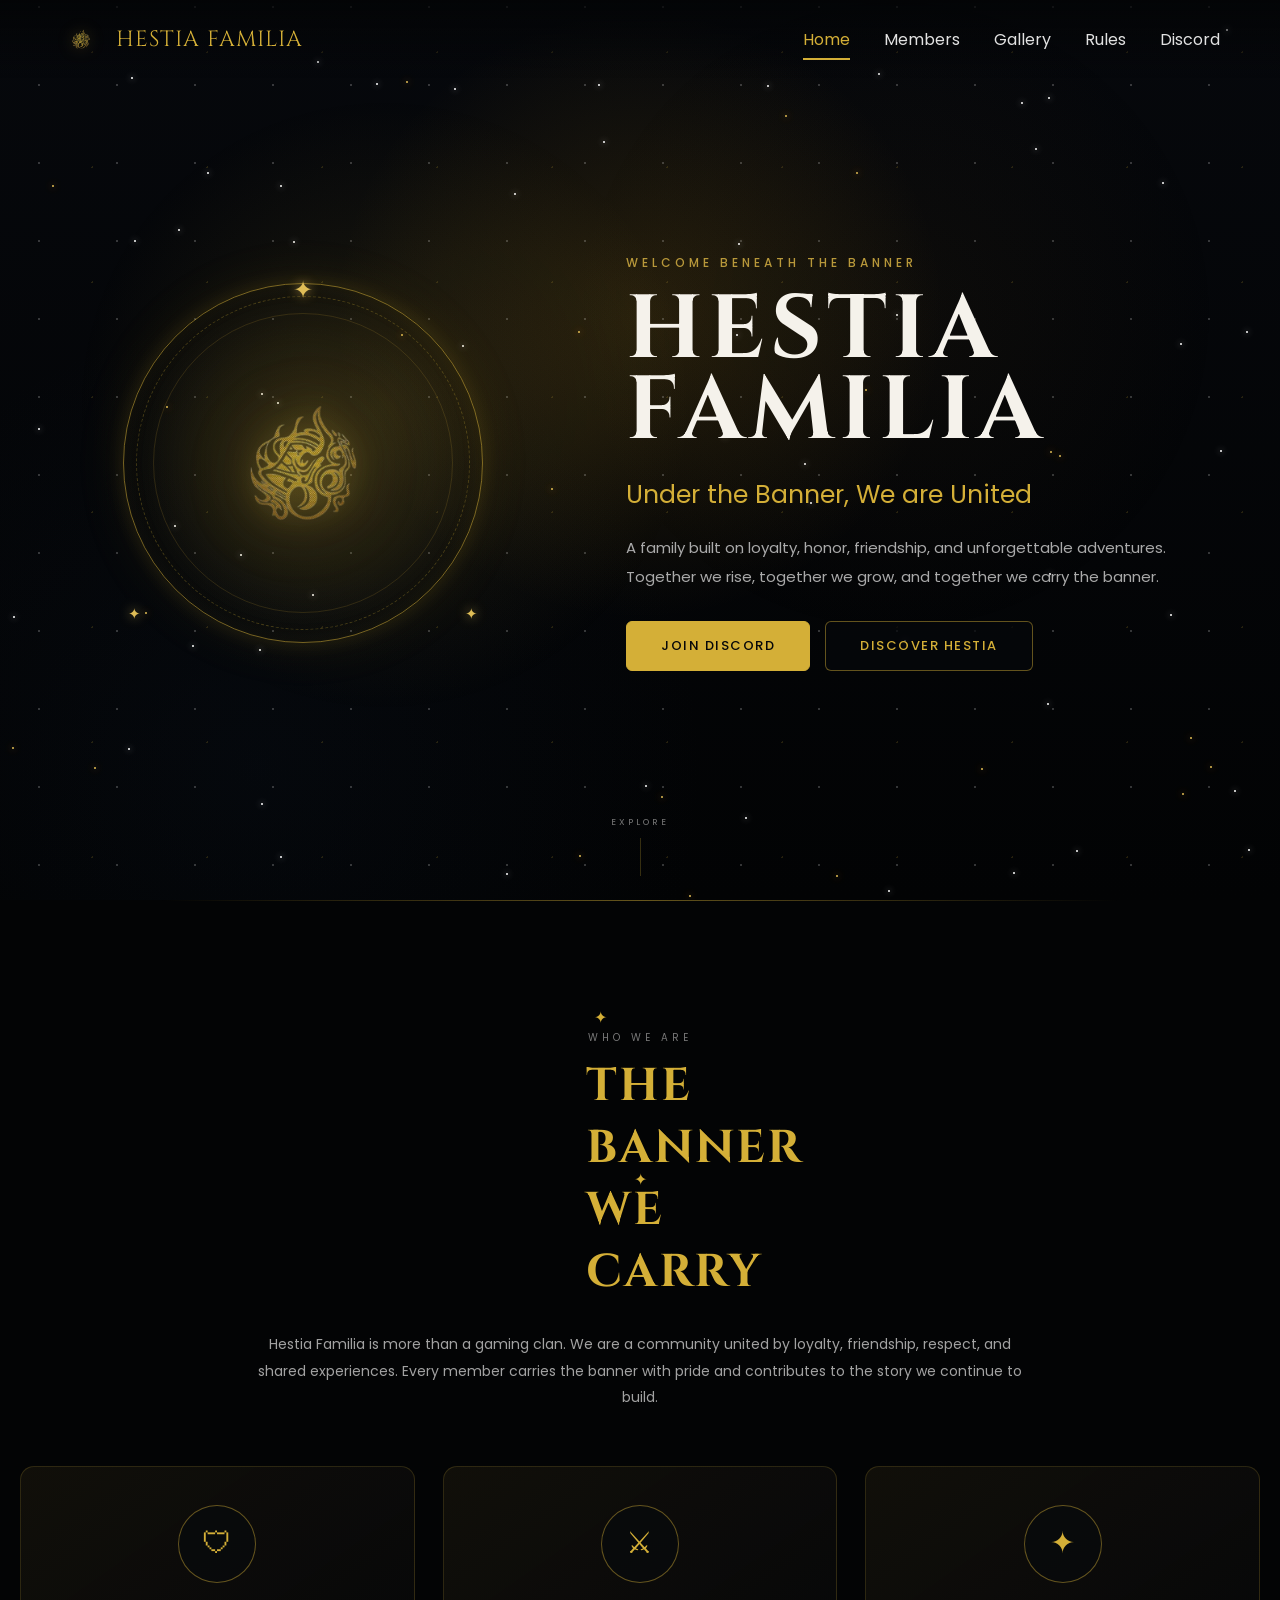
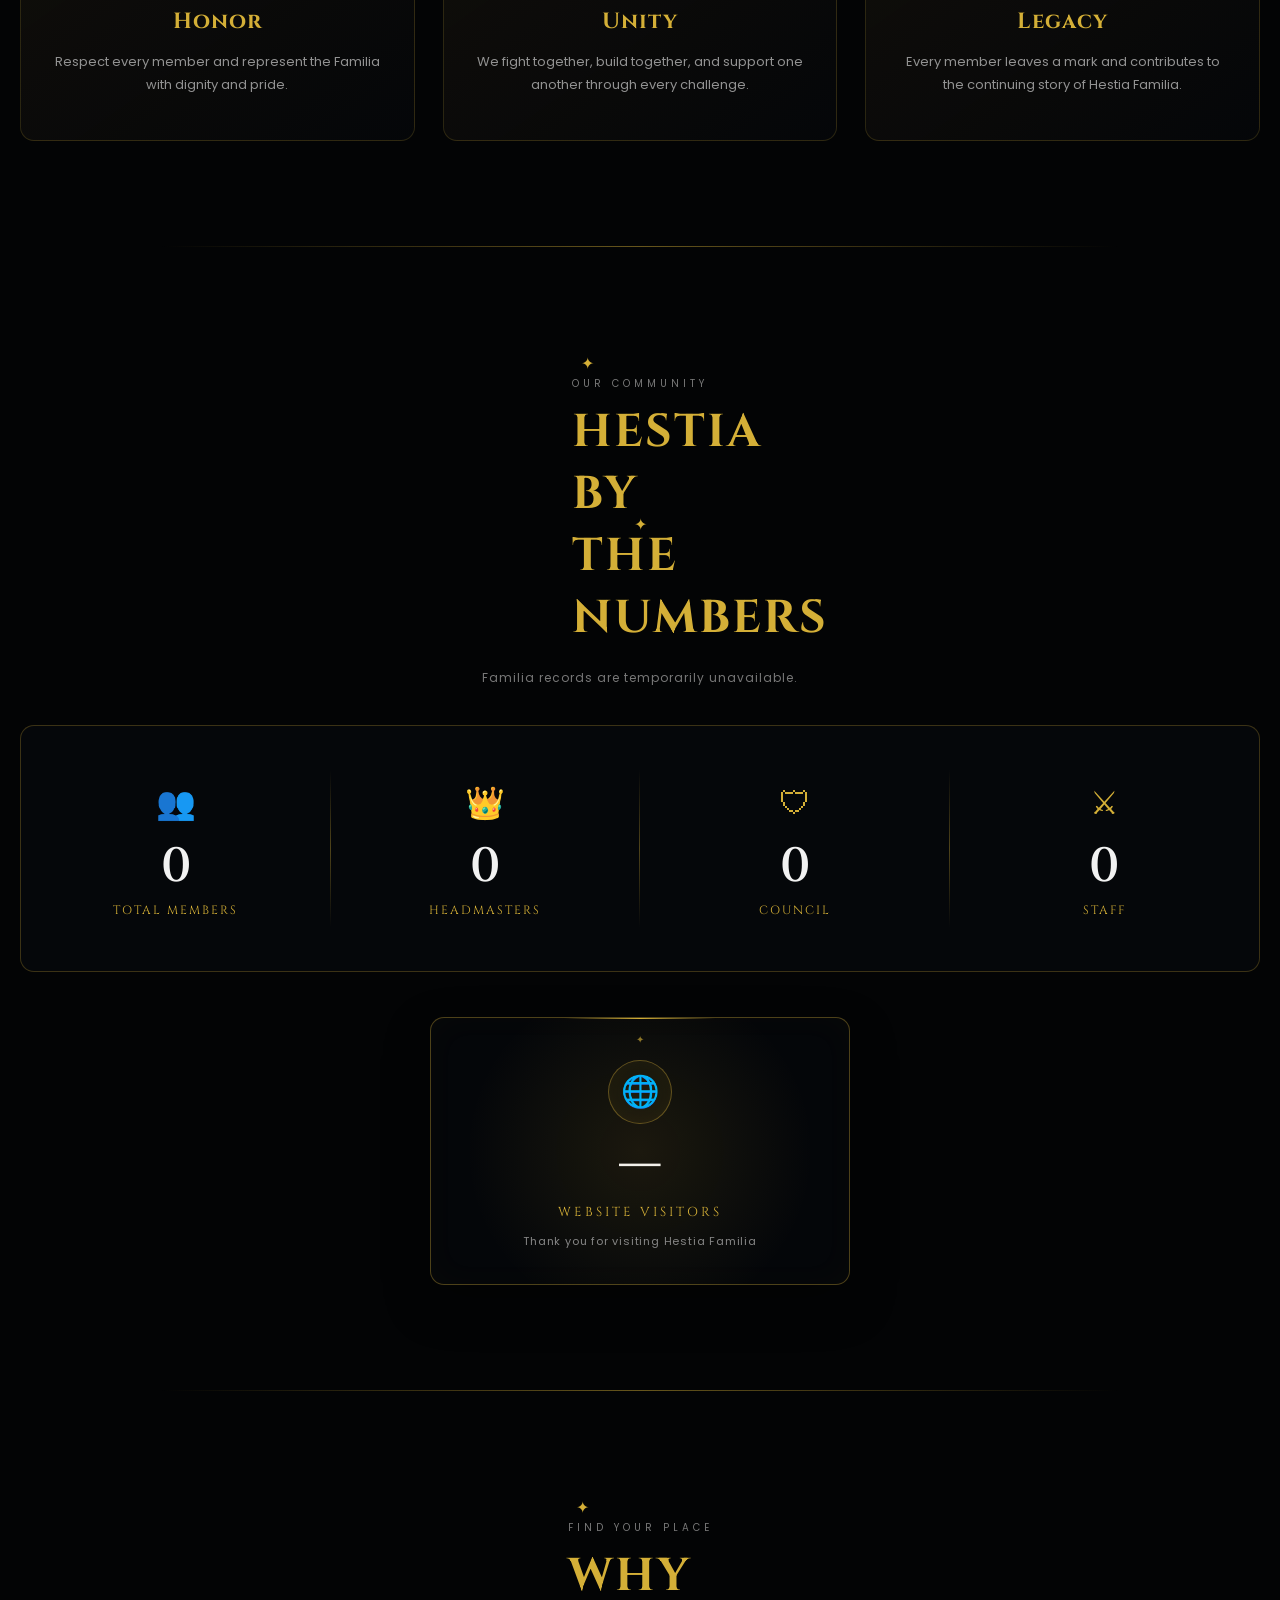
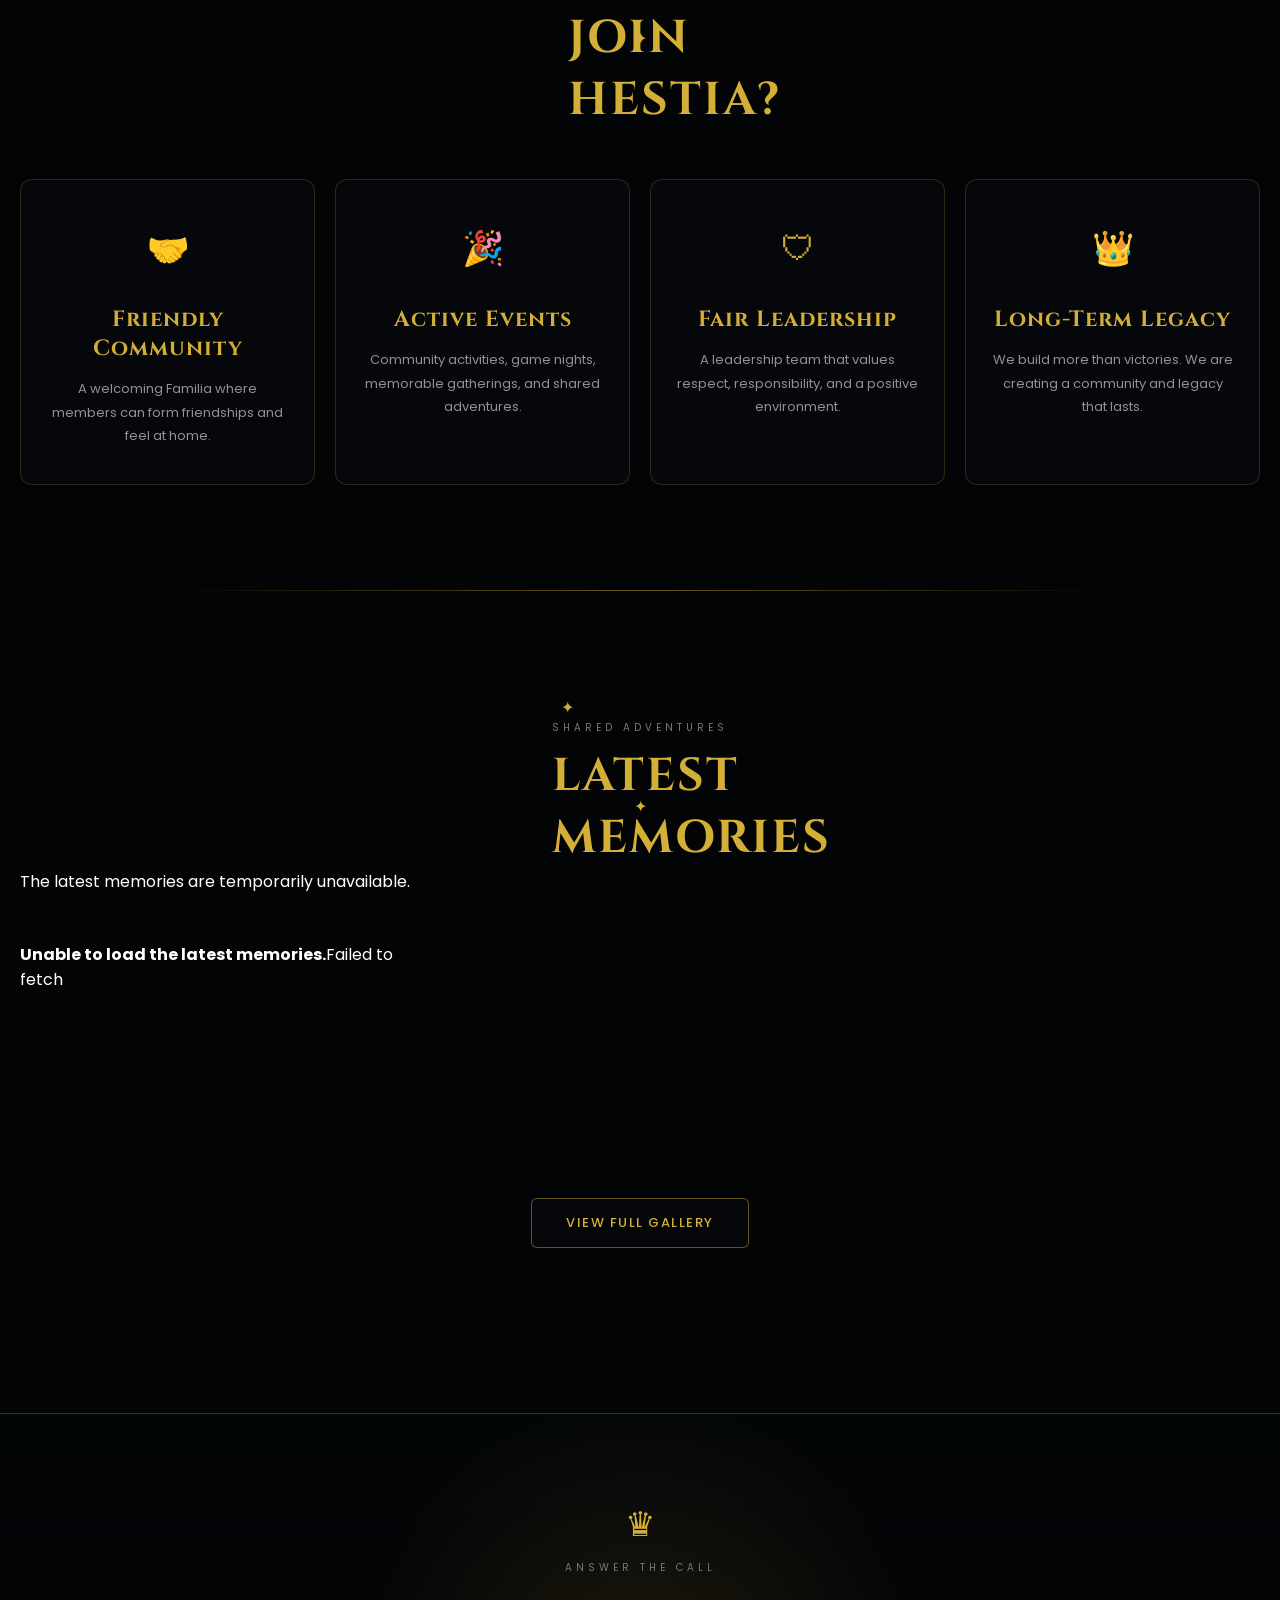
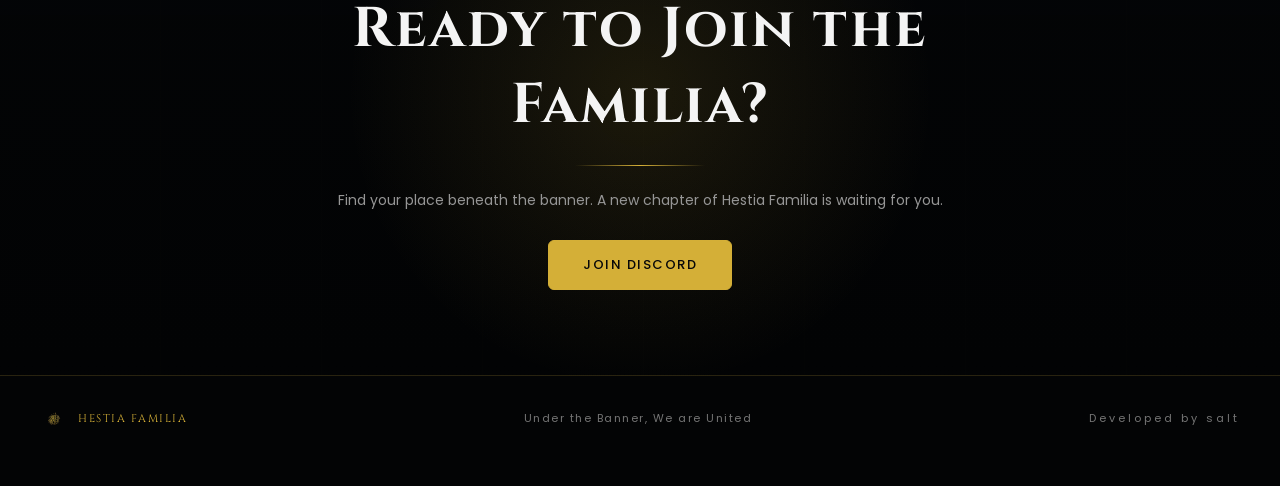
==== commit 4a4260f5: "Update index.html" ====
--- a/index.html
+++ b/index.html
@@ -377,7 +377,7 @@
                         0
                     </strong>
 
-                    <span>Leaders</span>
+                    <span>HeadMasters</span>
 
                 </article>
 
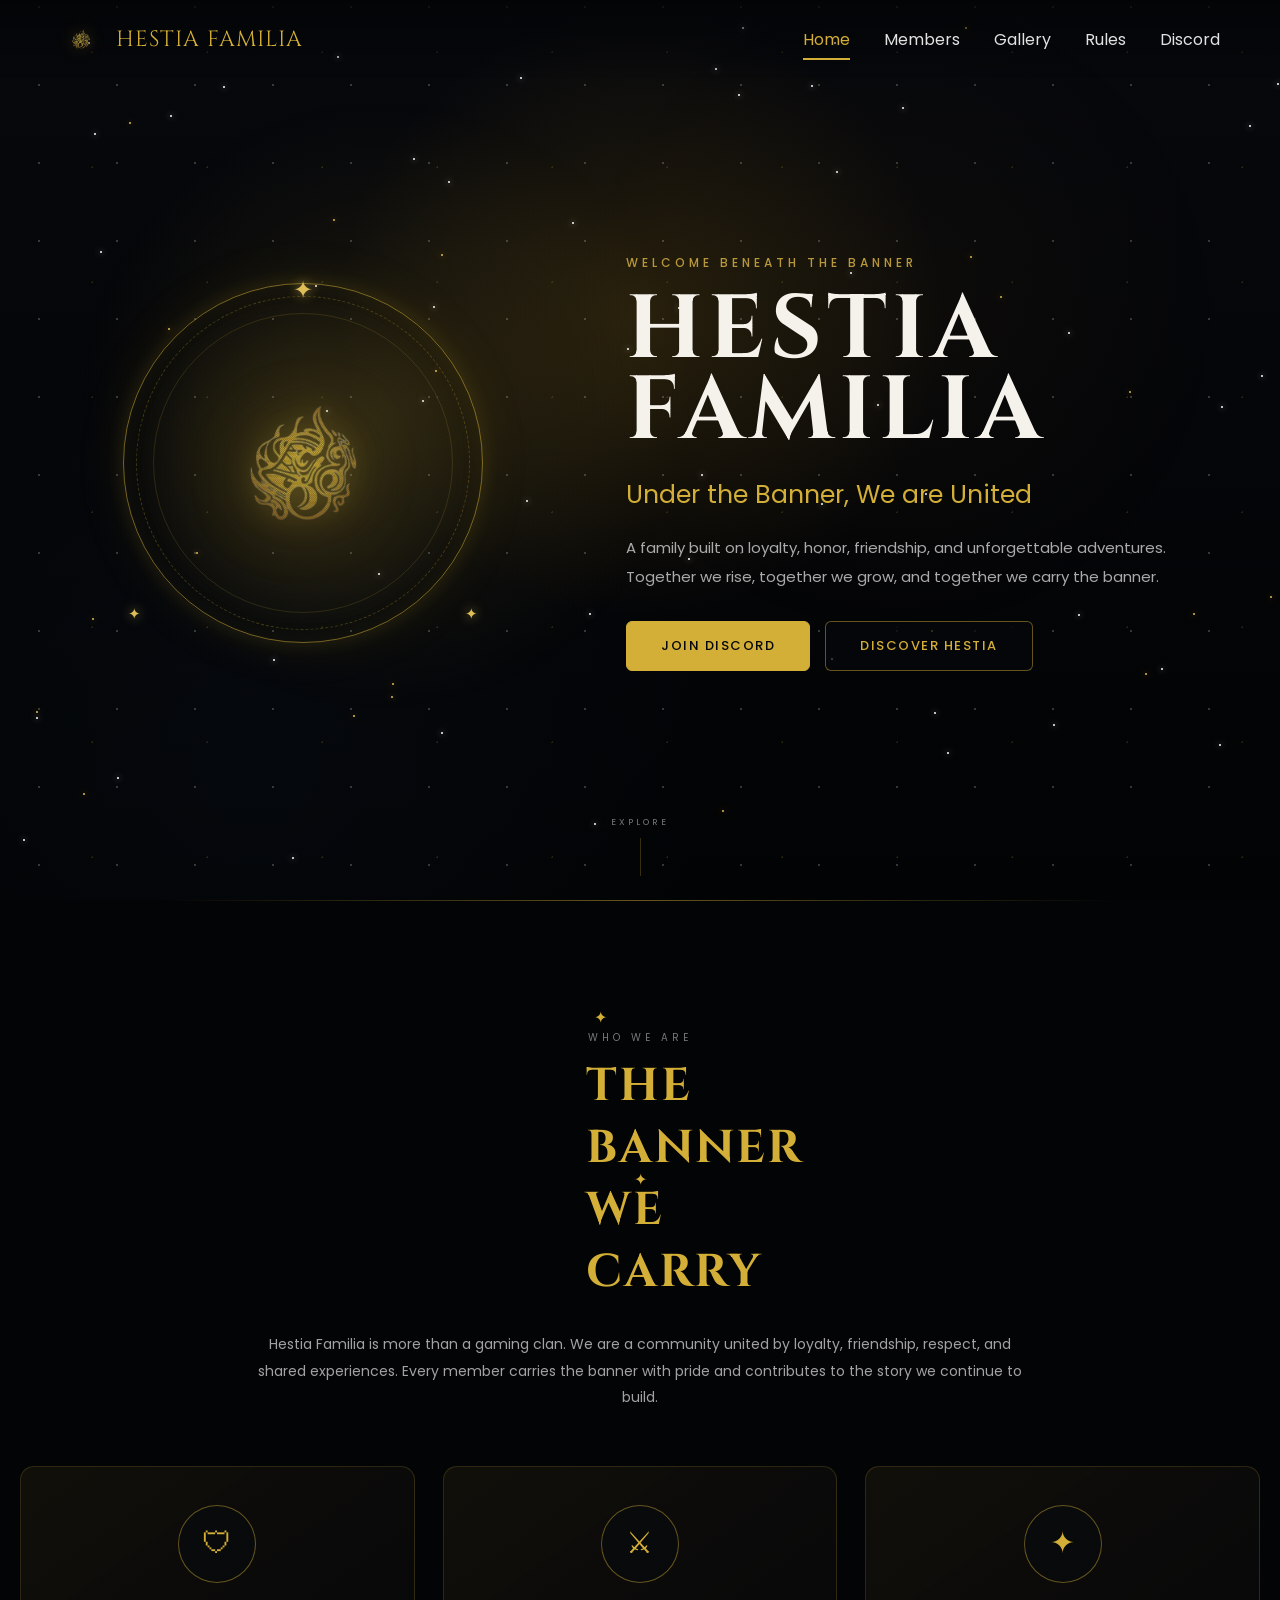
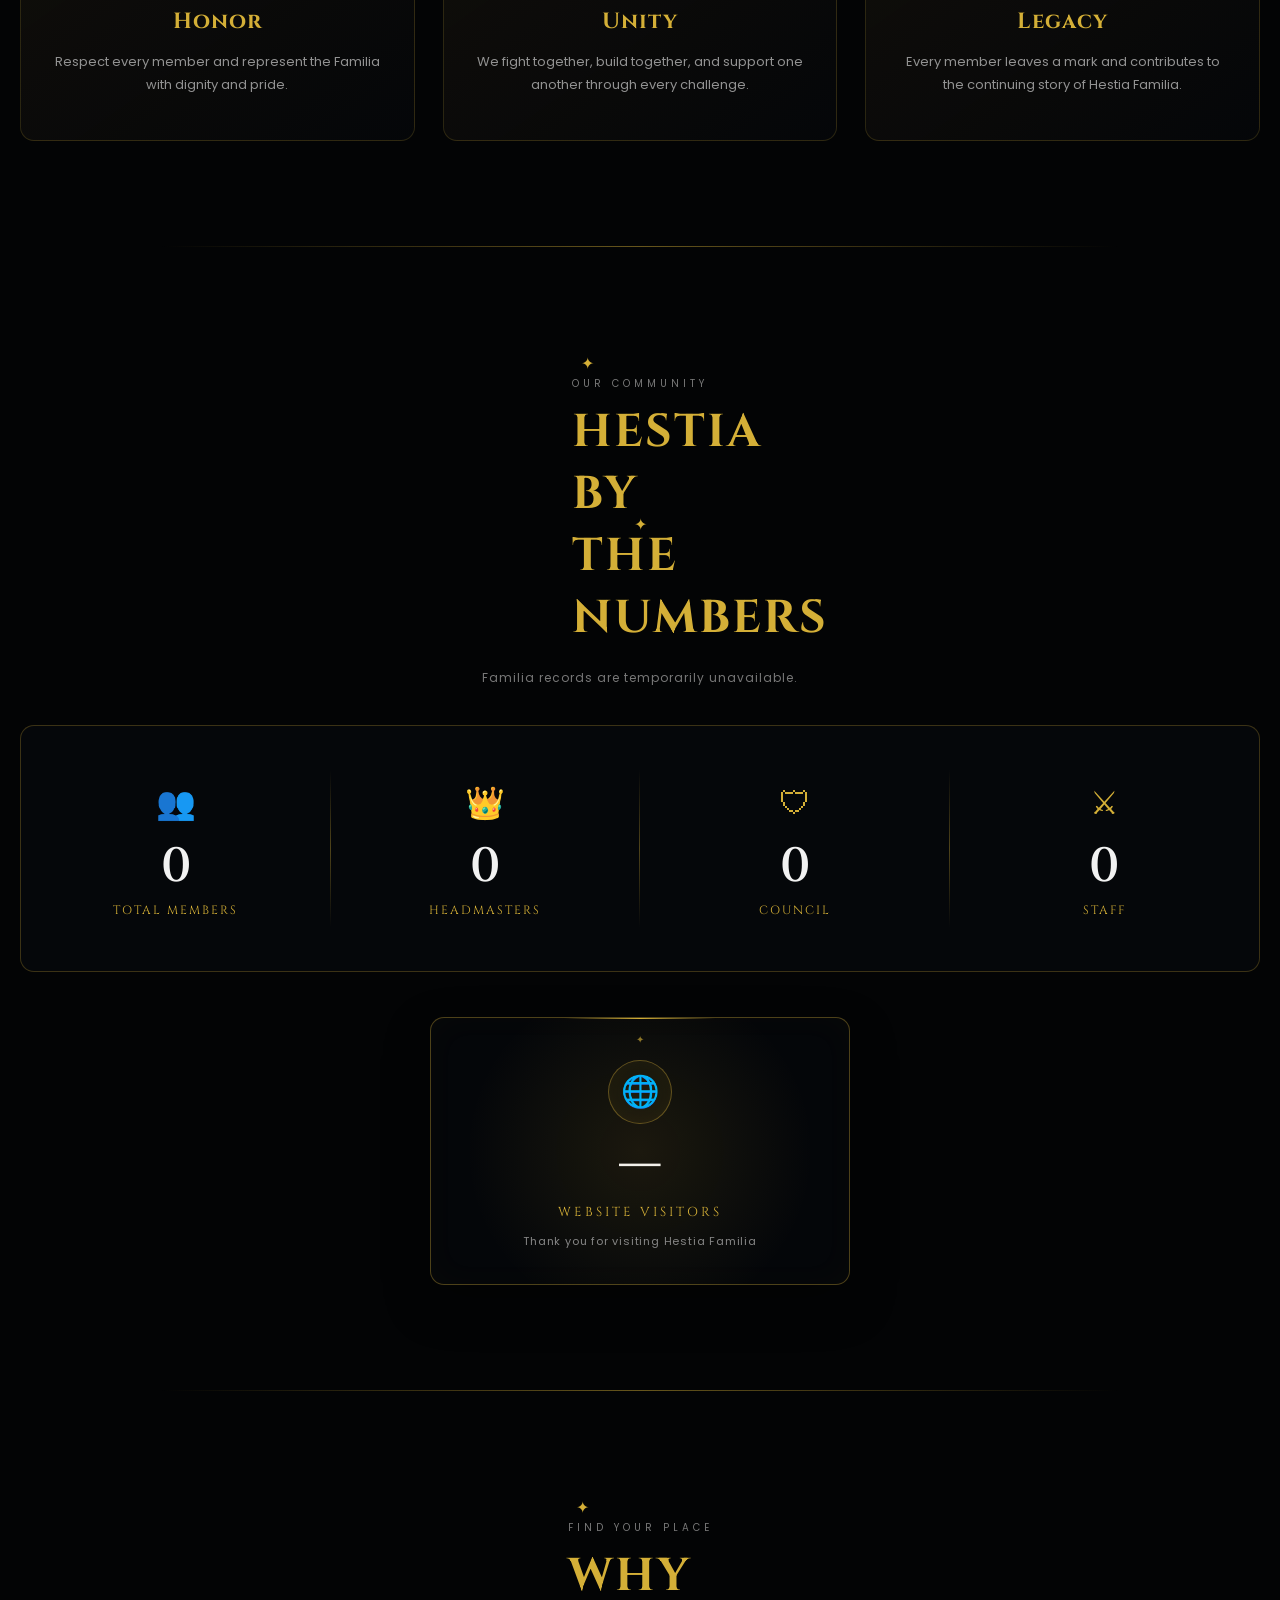
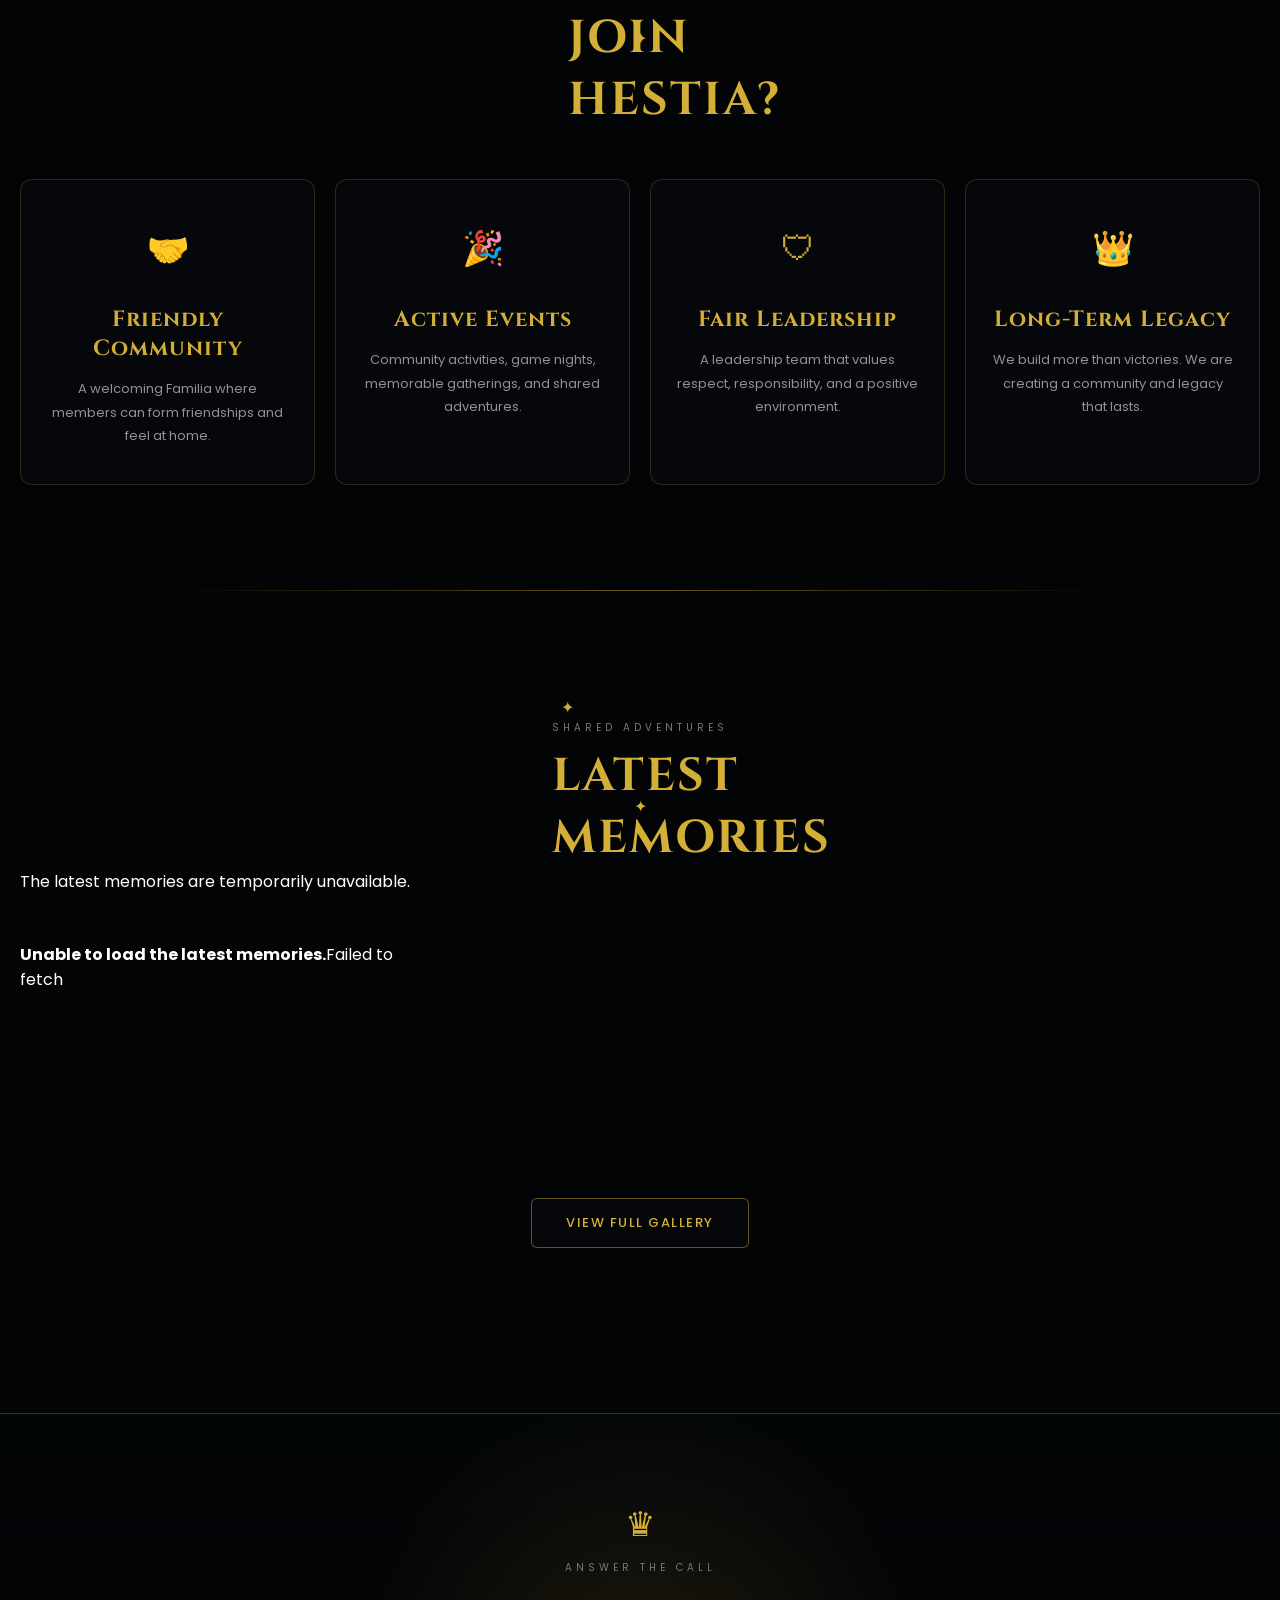
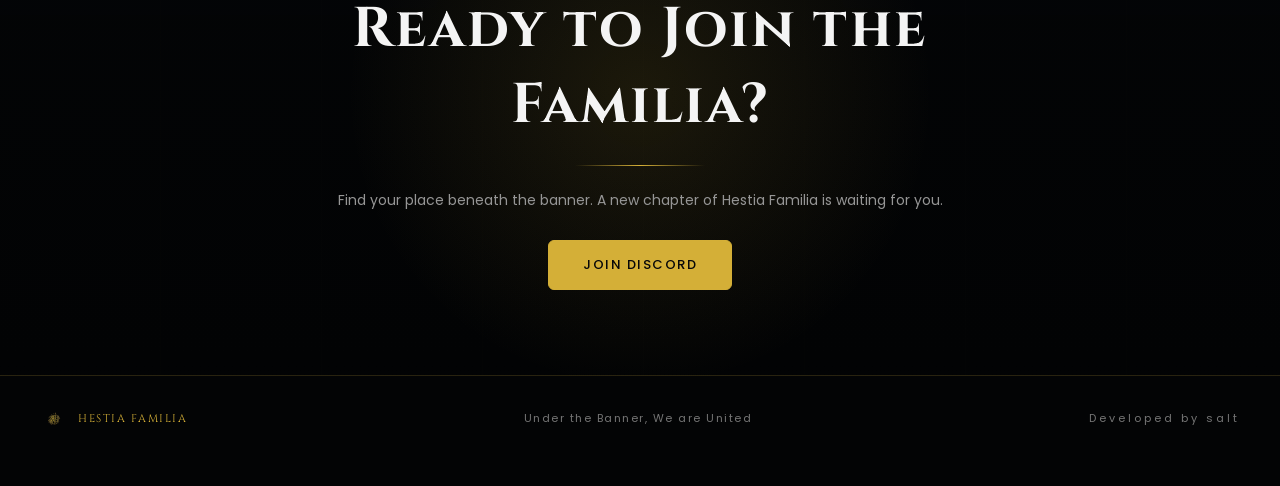
==== commit 63a93d5b: "Update index.html" ====
--- a/index.html
+++ b/index.html
@@ -662,7 +662,7 @@
     <!-- Scripts -->
 
     <script src="script.js?v=202"></script>
-    <script src="home.js?v=225"></script>
+    <script src="home.js?v=230"></script>
 
 </body>
 
